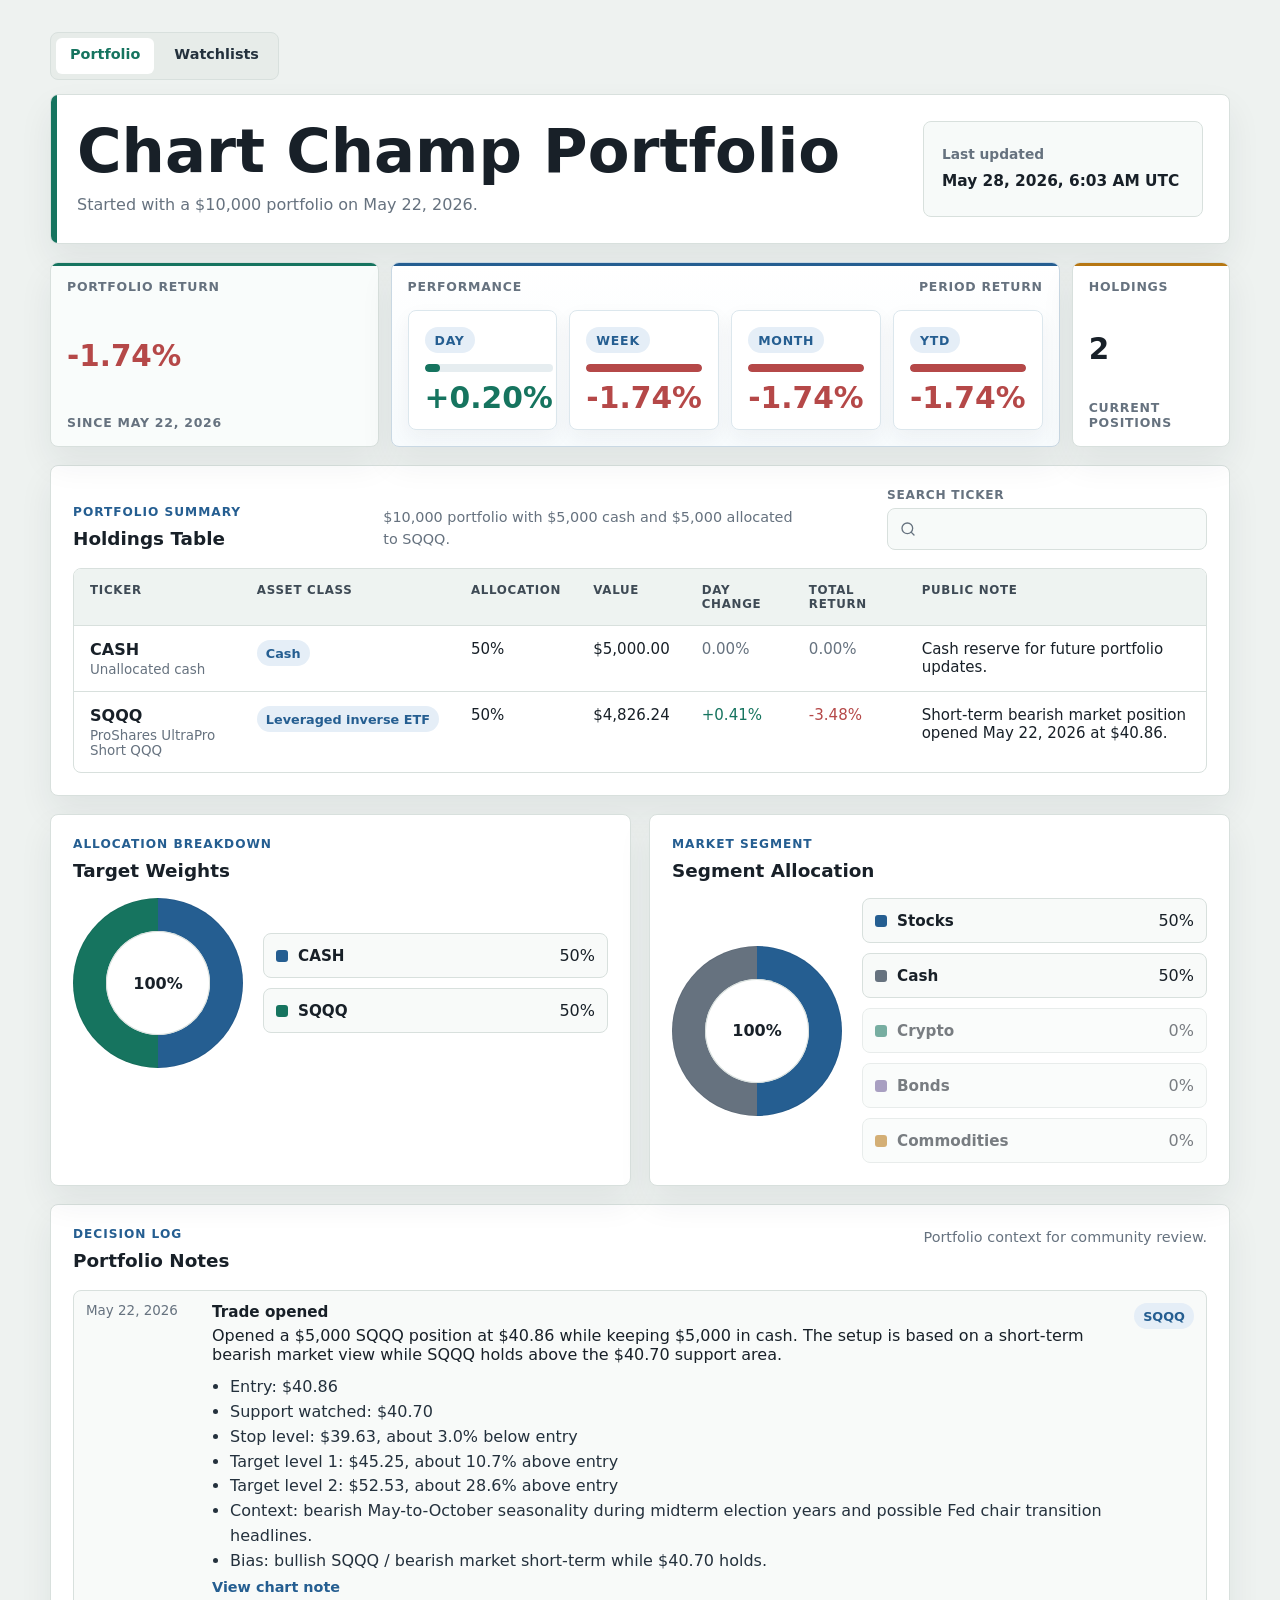
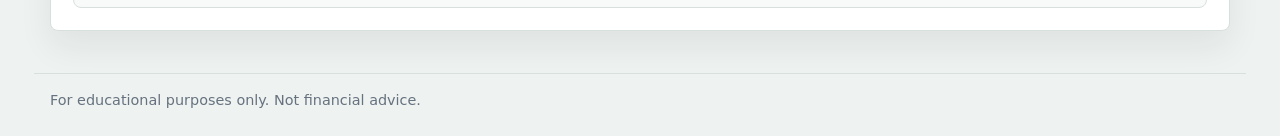
==== index.html @ 5225df65 "Fix portfolio period returns" ====
<!doctype html>
<html lang="en">
  <head>
    <meta charset="utf-8">
    <meta name="viewport" content="width=device-width, initial-scale=1">
    <title>Chart Champ Portfolio</title>
    <meta
      name="description"
      content="Local static portfolio dashboard for Discord community review."
    >
    <link rel="icon" href="data:,">
    <link rel="stylesheet" href="assets/styles.css?v=20260528-portfolio-status">
    <script src="data/twelve-data-config.js" defer></script>
    <script src="data/portfolio-data.js" defer></script>
    <script src="data/live-prices.js?v=20260528-api" defer></script>
    <script src="assets/app.js?v=20260528-portfolio-periods" defer></script>
  </head>
  <body>
    <main class="page-shell">
      <nav class="site-tabs" aria-label="Site sections">
        <a
          class="site-tab active"
          href="https://naderbot33.github.io/chart-champ-portfolio/"
          aria-current="page"
        >
          Portfolio
        </a>
        <a class="site-tab" href="https://naderbot33.github.io/chart-champ-portfolio/watchlists/">
          Watchlists
        </a>
      </nav>

      <header class="dashboard-header" aria-labelledby="page-title">
        <div>
          <h1 id="page-title">Chart Champ Portfolio</h1>
          <p class="header-copy">
            Started with a $10,000 portfolio on May 22, 2026.
          </p>
        </div>
        <aside class="status-panel" aria-label="Portfolio status">
          <span class="status-label">Last updated</span>
          <strong id="last-updated">Pending</strong>
        </aside>
      </header>

      <section class="summary-grid" aria-label="Portfolio summary">
        <article class="metric-card metric-card-primary">
          <span class="metric-label">Portfolio Return</span>
          <strong class="metric-value" id="portfolio-return">--</strong>
          <span class="metric-context" id="portfolio-return-context">Since purchase date</span>
        </article>
        <article class="metric-card performance-panel">
          <div class="performance-panel-heading">
            <span class="metric-label">Performance</span>
            <span class="metric-context">Period return</span>
          </div>
          <div class="period-list" id="period-performance-list"></div>
        </article>
        <article class="metric-card metric-card-holdings">
          <span class="metric-label">Holdings</span>
          <strong class="metric-value" id="holdings-count">--</strong>
          <span class="metric-context">Current positions</span>
        </article>
      </section>

      <section class="dashboard-band" aria-labelledby="holdings-heading">
        <div class="section-heading holdings-heading">
          <div>
            <p class="eyebrow">Portfolio summary</p>
            <h2 id="holdings-heading">Holdings Table</h2>
          </div>
          <p id="portfolio-note" class="section-note"></p>
          <label class="search-field" for="ticker-search">
            <span>Search ticker</span>
            <input id="ticker-search" type="search" autocomplete="off">
          </label>
        </div>
        <div class="table-wrap">
          <table>
            <thead>
              <tr>
                <th scope="col">Ticker</th>
                <th scope="col">Asset Class</th>
                <th scope="col">Allocation</th>
                <th scope="col">Value</th>
                <th scope="col">Day Change</th>
                <th scope="col">Total Return</th>
                <th scope="col">Public Note</th>
              </tr>
            </thead>
            <tbody id="holdings-body"></tbody>
          </table>
        </div>
        <p class="empty-state" id="empty-state" hidden>No holdings match that search.</p>
      </section>

      <div class="two-column">
        <section class="dashboard-band" aria-labelledby="allocation-heading">
          <div class="section-heading compact">
            <div>
              <p class="eyebrow">Allocation breakdown</p>
              <h2 id="allocation-heading">Target Weights</h2>
            </div>
          </div>
          <div class="allocation-panel">
            <div class="allocation-donut" id="allocation-donut" role="img" aria-label="Portfolio allocation chart">
              <span>100%</span>
            </div>
            <div class="allocation-list" id="allocation-list"></div>
          </div>
        </section>

        <section class="dashboard-band" aria-labelledby="segment-heading">
          <div class="section-heading compact">
            <div>
              <p class="eyebrow">Market segment</p>
              <h2 id="segment-heading">Segment Allocation</h2>
            </div>
          </div>
          <div class="allocation-panel">
            <div class="allocation-donut" id="segment-donut" role="img" aria-label="Market segment allocation chart">
              <span>100%</span>
            </div>
            <div class="allocation-list" id="segment-list"></div>
          </div>
        </section>
      </div>

      <section class="dashboard-band" aria-labelledby="decision-heading">
        <div class="section-heading">
          <div>
            <p class="eyebrow">Decision log</p>
            <h2 id="decision-heading">Portfolio Notes</h2>
          </div>
          <p class="section-note">Portfolio context for community review.</p>
        </div>
        <div class="decision-list" id="decision-list"></div>
      </section>
    </main>

    <footer class="compliance-footer">
      For educational purposes only. Not financial advice.
    </footer>
  </body>
</html>
---- assets/styles.css ----
:root {
  color-scheme: light;
  --bg: #eef2f0;
  --panel: #ffffff;
  --ink: #182028;
  --ink-soft: #24313d;
  --muted: #66727f;
  --line: #d8e0dd;
  --line-strong: #c3cfcb;
  --green: #16745f;
  --green-soft: #e3f3ee;
  --red: #b54848;
  --red-soft: #f7e5e5;
  --blue: #255e91;
  --blue-soft: #e5eef7;
  --amber: #b67713;
  --amber-soft: #f5ead6;
  --purple: #6b5b95;
  --shadow: 0 16px 34px rgba(30, 43, 53, 0.07);
  --shadow-soft: 0 8px 20px rgba(30, 43, 53, 0.05);
  --radius: 8px;
  font-family: Inter, ui-sans-serif, system-ui, -apple-system, BlinkMacSystemFont, "Segoe UI", sans-serif;
}

* {
  box-sizing: border-box;
}

body {
  margin: 0;
  background: var(--bg);
  color: var(--ink);
  letter-spacing: 0;
}

.page-shell {
  width: 100%;
  max-width: 1212px;
  margin: 0 auto;
  padding: 32px 16px 24px;
}

.site-tabs {
  display: inline-flex;
  gap: 6px;
  margin-bottom: 14px;
  padding: 5px;
  background: #e7ece9;
  border: 1px solid var(--line);
  border-radius: var(--radius);
}

.site-tab {
  min-height: 36px;
  padding: 8px 14px;
  border-radius: calc(var(--radius) - 2px);
  color: var(--ink-soft);
  font-size: 0.9rem;
  font-weight: 780;
  text-decoration: none;
}

.site-tab:hover,
.site-tab:focus-visible,
.site-tab.active {
  background: var(--panel);
  color: var(--green);
  outline: none;
}

.dashboard-header {
  display: grid;
  grid-template-columns: minmax(0, 1fr) 280px;
  gap: 24px;
  align-items: stretch;
  padding: 26px;
  margin: 0 0 18px;
  background: var(--panel);
  border: 1px solid var(--line);
  border-radius: var(--radius);
  box-shadow: var(--shadow);
  position: relative;
  overflow: hidden;
}

.dashboard-header::before {
  content: "";
  position: absolute;
  inset: 0 auto 0 0;
  width: 6px;
  background: var(--green);
}

.dashboard-header > div,
.dashboard-band,
.metric-card {
  min-width: 0;
}

.eyebrow {
  margin: 0 0 8px;
  color: var(--blue);
  font-size: 0.76rem;
  font-weight: 750;
  letter-spacing: 0.08em;
  text-transform: uppercase;
}

h1,
h2,
p {
  margin-top: 0;
}

h1 {
  margin-bottom: 10px;
  font-size: clamp(2.2rem, 5vw, 3.8rem);
  line-height: 1;
  letter-spacing: 0;
  overflow-wrap: anywhere;
}

h2 {
  margin-bottom: 0;
  font-size: 1.15rem;
  line-height: 1.25;
}

.header-copy {
  max-width: 640px;
  margin-bottom: 0;
  color: var(--muted);
  font-size: 1rem;
  line-height: 1.6;
  overflow-wrap: break-word;
}

.status-panel {
  display: flex;
  flex-direction: column;
  gap: 9px;
  justify-content: center;
  padding: 18px;
  background: #f7faf9;
  border: 1px solid var(--line);
  border-radius: var(--radius);
  color: var(--muted);
  font-size: 0.86rem;
}

.status-panel strong {
  color: var(--ink);
  font-size: 0.96rem;
  line-height: 1.35;
}

.status-label {
  color: var(--muted);
  font-size: 0.86rem;
  font-weight: 650;
}

.status-heading {
  display: flex;
  align-items: center;
  gap: 10px;
  color: var(--ink-soft);
  font-weight: 750;
}

.status-dot {
  width: 10px;
  height: 10px;
  border-radius: 50%;
  background: var(--green);
  box-shadow: 0 0 0 5px var(--green-soft);
}

.summary-grid {
  display: grid;
  grid-template-columns: repeat(7, minmax(0, 1fr));
  gap: 12px;
  margin: 18px 0;
}

.metric-card,
.dashboard-band {
  background: var(--panel);
  border: 1px solid var(--line);
  border-radius: var(--radius);
  box-shadow: var(--shadow);
}

.metric-card {
  min-height: 118px;
  padding: 16px;
  display: flex;
  flex-direction: column;
  justify-content: space-between;
  position: relative;
  overflow: hidden;
}

.metric-card::before {
  content: "";
  position: absolute;
  inset: 0 0 auto;
  height: 3px;
  background: var(--line-strong);
}

.metric-card-primary {
  grid-column: span 2;
  background: #f9fcfb;
}

.metric-card-primary::before {
  background: var(--green);
}

.metric-card-holdings::before {
  background: var(--amber);
}

.performance-panel {
  grid-column: span 4;
  display: grid;
  gap: 16px;
  min-height: 176px;
  background: linear-gradient(180deg, #ffffff 0%, #f7fbfd 100%);
  border-color: #c9d8e3;
}

.performance-panel::before {
  background: var(--blue);
}

.performance-panel-heading {
  display: flex;
  justify-content: space-between;
  gap: 12px;
  align-items: center;
}

.period-list {
  display: grid;
  grid-template-columns: repeat(4, minmax(0, 1fr));
  gap: 12px;
}

.period-row {
  display: grid;
  grid-template-columns: 1fr;
  gap: 11px;
  min-width: 0;
  min-height: 112px;
  padding: 16px;
  background: var(--panel);
  border: 1px solid #dce7ed;
  border-radius: var(--radius);
  box-shadow: var(--shadow-soft);
}

.period-label {
  display: inline-flex;
  width: max-content;
  min-height: 26px;
  align-items: center;
  padding: 4px 10px;
  background: var(--blue-soft);
  border-radius: 999px;
  color: var(--blue);
  font-size: 0.78rem;
  font-weight: 800;
  letter-spacing: 0.06em;
  text-transform: uppercase;
}

.period-row strong {
  color: var(--green);
  font-size: 1.86rem;
  line-height: 1;
  letter-spacing: 0;
}

.period-row.negative strong {
  color: var(--red);
}

.period-track {
  height: 8px;
  overflow: hidden;
  border-radius: 999px;
  background: #e6edf0;
}

.period-track span {
  display: block;
  height: 100%;
  border-radius: inherit;
  background: var(--green);
}

.period-row.negative .period-track span {
  background: var(--red);
}

.metric-label,
.metric-context {
  color: var(--muted);
  font-size: 0.78rem;
  font-weight: 650;
  text-transform: uppercase;
  letter-spacing: 0.06em;
}

.metric-value {
  margin: 12px 0 8px;
  color: var(--ink);
  font-size: clamp(1.5rem, 2.3vw, 2rem);
  line-height: 1;
  letter-spacing: 0;
}

.search-field {
  display: grid;
  gap: 6px;
  width: min(100%, 320px);
  color: var(--muted);
  font-size: 0.76rem;
  font-weight: 750;
  letter-spacing: 0.06em;
  text-transform: uppercase;
  align-self: end;
  position: relative;
}

.search-field input {
  width: 100%;
  min-height: 42px;
  padding: 0 12px 0 38px;
  border: 1px solid var(--line);
  border-radius: var(--radius);
  background: #f7faf9;
  color: var(--ink);
  font: inherit;
  font-size: 0.95rem;
  font-weight: 500;
  letter-spacing: 0;
  text-transform: none;
}

.search-field::after {
  content: "";
  position: absolute;
  left: 13px;
  bottom: 13px;
  width: 16px;
  height: 16px;
  background-color: var(--muted);
  pointer-events: none;
  -webkit-mask: url("data:image/svg+xml,%3Csvg xmlns='http://www.w3.org/2000/svg' width='24' height='24' fill='none' stroke='black' stroke-width='2' stroke-linecap='round' stroke-linejoin='round'%3E%3Ccircle cx='11' cy='11' r='8'/%3E%3Cpath d='m21 21-4.35-4.35'/%3E%3C/svg%3E") center / contain no-repeat;
  mask: url("data:image/svg+xml,%3Csvg xmlns='http://www.w3.org/2000/svg' width='24' height='24' fill='none' stroke='black' stroke-width='2' stroke-linecap='round' stroke-linejoin='round'%3E%3Ccircle cx='11' cy='11' r='8'/%3E%3Cpath d='m21 21-4.35-4.35'/%3E%3C/svg%3E") center / contain no-repeat;
}

.search-field input:focus {
  outline: 2px solid rgba(37, 94, 145, 0.2);
  border-color: var(--blue);
  background: var(--panel);
}

.positive {
  color: var(--green);
}

.negative {
  color: var(--red);
}

.neutral {
  color: var(--muted);
}

.dashboard-band {
  padding: 22px;
  margin-bottom: 18px;
}

.section-heading {
  display: flex;
  justify-content: space-between;
  gap: 20px;
  align-items: start;
  margin-bottom: 18px;
}

.holdings-heading {
  display: grid;
  grid-template-columns: minmax(180px, 0.6fr) minmax(240px, 1fr) minmax(240px, 320px);
  align-items: end;
}

.section-heading.compact {
  margin-bottom: 16px;
}

.section-note {
  max-width: 410px;
  margin-bottom: 0;
  color: var(--muted);
  font-size: 0.9rem;
  line-height: 1.5;
  overflow-wrap: break-word;
}

.table-wrap {
  width: 100%;
  max-width: 100%;
  min-width: 0;
  overflow-x: auto;
  border: 1px solid var(--line);
  border-radius: var(--radius);
  background: var(--panel);
}

table {
  width: 100%;
  min-width: 820px;
  border-collapse: collapse;
  font-size: 0.94rem;
}

th,
td {
  padding: 14px 16px;
  text-align: left;
  border-bottom: 1px solid var(--line);
  vertical-align: top;
}

th {
  background: #eef3f1;
  color: #3e4a55;
  font-size: 0.74rem;
  text-transform: uppercase;
  letter-spacing: 0.06em;
}

tbody tr:last-child td {
  border-bottom: 0;
}

tbody tr {
  transition: background-color 160ms ease;
}

tbody tr:hover {
  background: #f8fbfa;
}

.ticker-cell {
  display: grid;
  gap: 3px;
}

.ticker-cell strong {
  font-size: 1rem;
}

.ticker-cell span,
.note-muted {
  color: var(--muted);
  font-size: 0.84rem;
}

.tag {
  display: inline-flex;
  align-items: center;
  min-height: 26px;
  padding: 4px 9px;
  border-radius: 999px;
  background: var(--blue-soft);
  color: var(--blue);
  font-size: 0.8rem;
  font-weight: 700;
  white-space: nowrap;
}

.two-column {
  display: grid;
  grid-template-columns: minmax(0, 1fr) minmax(0, 1fr);
  gap: 18px;
}

.allocation-panel {
  display: grid;
  grid-template-columns: 170px minmax(0, 1fr);
  gap: 20px;
  align-items: center;
}

.allocation-donut {
  width: 170px;
  aspect-ratio: 1;
  display: grid;
  place-items: center;
  border-radius: 50%;
  background: conic-gradient(var(--blue) 0 25%, var(--green) 25% 50%, var(--amber) 50% 75%, var(--purple) 75% 100%);
  position: relative;
  box-shadow: inset 0 0 0 1px rgba(24, 32, 40, 0.08);
}

.allocation-donut::after {
  content: "";
  position: absolute;
  width: 104px;
  aspect-ratio: 1;
  border-radius: 50%;
  background: var(--panel);
  box-shadow: inset 0 0 0 1px var(--line);
}

.allocation-donut span {
  position: relative;
  z-index: 1;
  font-weight: 800;
}

.allocation-list,
.decision-list {
  display: grid;
  gap: 10px;
}

.allocation-row,
.decision-item {
  display: grid;
  gap: 8px;
  padding: 12px;
  background: #f8faf9;
  border: 1px solid var(--line);
  border-radius: var(--radius);
}

.allocation-row {
  grid-template-columns: 14px minmax(0, 1fr) auto;
  align-items: center;
}

.allocation-row.is-empty {
  opacity: 0.58;
}

.swatch {
  width: 12px;
  height: 12px;
  border-radius: 3px;
}

.allocation-row strong,
.decision-item strong {
  font-size: 0.95rem;
}

.decision-meta {
  color: var(--muted);
  font-size: 0.84rem;
}

.empty-state {
  margin: 12px 0 0;
  color: var(--muted);
  font-size: 0.92rem;
}

.decision-item {
  grid-template-columns: 118px minmax(0, 1fr) auto;
  align-items: start;
}

.decision-copy {
  display: grid;
  gap: 5px;
}

.decision-copy ul {
  margin: 6px 0 0;
  padding-left: 18px;
  color: var(--ink-soft);
  line-height: 1.55;
}

.decision-copy a {
  width: max-content;
  color: var(--blue);
  font-size: 0.9rem;
  font-weight: 750;
  text-decoration: none;
}

.decision-copy a:hover {
  text-decoration: underline;
}

.compliance-footer {
  width: 100%;
  max-width: 1212px;
  margin: 0 auto 28px;
  padding: 18px 16px 0;
  color: var(--muted);
  border-top: 1px solid var(--line);
  font-size: 0.9rem;
}

@media (max-width: 900px) {
  .dashboard-header,
  .two-column {
    grid-template-columns: 1fr;
  }

  .summary-grid {
    grid-template-columns: repeat(2, minmax(0, 1fr));
  }

  .metric-card-primary {
    grid-column: span 2;
  }

  .performance-panel {
    grid-column: span 2;
  }

  .period-list {
    grid-template-columns: repeat(2, minmax(0, 1fr));
  }

  .holdings-heading {
    grid-template-columns: 1fr;
  }

  .status-panel {
    justify-items: stretch;
  }

  .summary-grid {
    gap: 12px;
  }
}

@media (max-width: 640px) {
  .page-shell {
    padding: 18px 10px 24px;
  }

  .site-tabs {
    display: grid;
    grid-template-columns: repeat(2, minmax(0, 1fr));
    width: 100%;
  }

  .site-tab {
    text-align: center;
  }

  .dashboard-header {
    padding-bottom: 18px;
    padding-left: 18px;
    padding-right: 18px;
  }

  h1 {
    font-size: 1.86rem;
    line-height: 1.08;
  }

  .header-copy {
    font-size: 0.95rem;
    max-width: 330px;
  }

  .section-note {
    max-width: 330px;
  }

  .metric-card,
  .dashboard-band {
    padding: 16px;
  }

  .summary-grid {
    grid-template-columns: 1fr;
  }

  .metric-card-primary {
    grid-column: auto;
  }

  .performance-panel {
    grid-column: auto;
  }

  .period-list {
    grid-template-columns: 1fr;
  }

  .period-row {
    grid-template-columns: 70px minmax(0, 1fr) auto;
    align-items: center;
    min-height: 58px;
    padding: 13px;
  }

  .period-track {
    min-width: 96px;
  }

  .section-heading {
    display: grid;
    gap: 10px;
  }

  .search-field {
    width: 100%;
  }

  .allocation-panel {
    grid-template-columns: 1fr;
    justify-items: center;
  }

  .allocation-list {
    width: 100%;
  }

  .decision-item {
    grid-template-columns: 1fr;
  }

  .compliance-footer {
    padding-left: 10px;
    padding-right: 10px;
  }
}
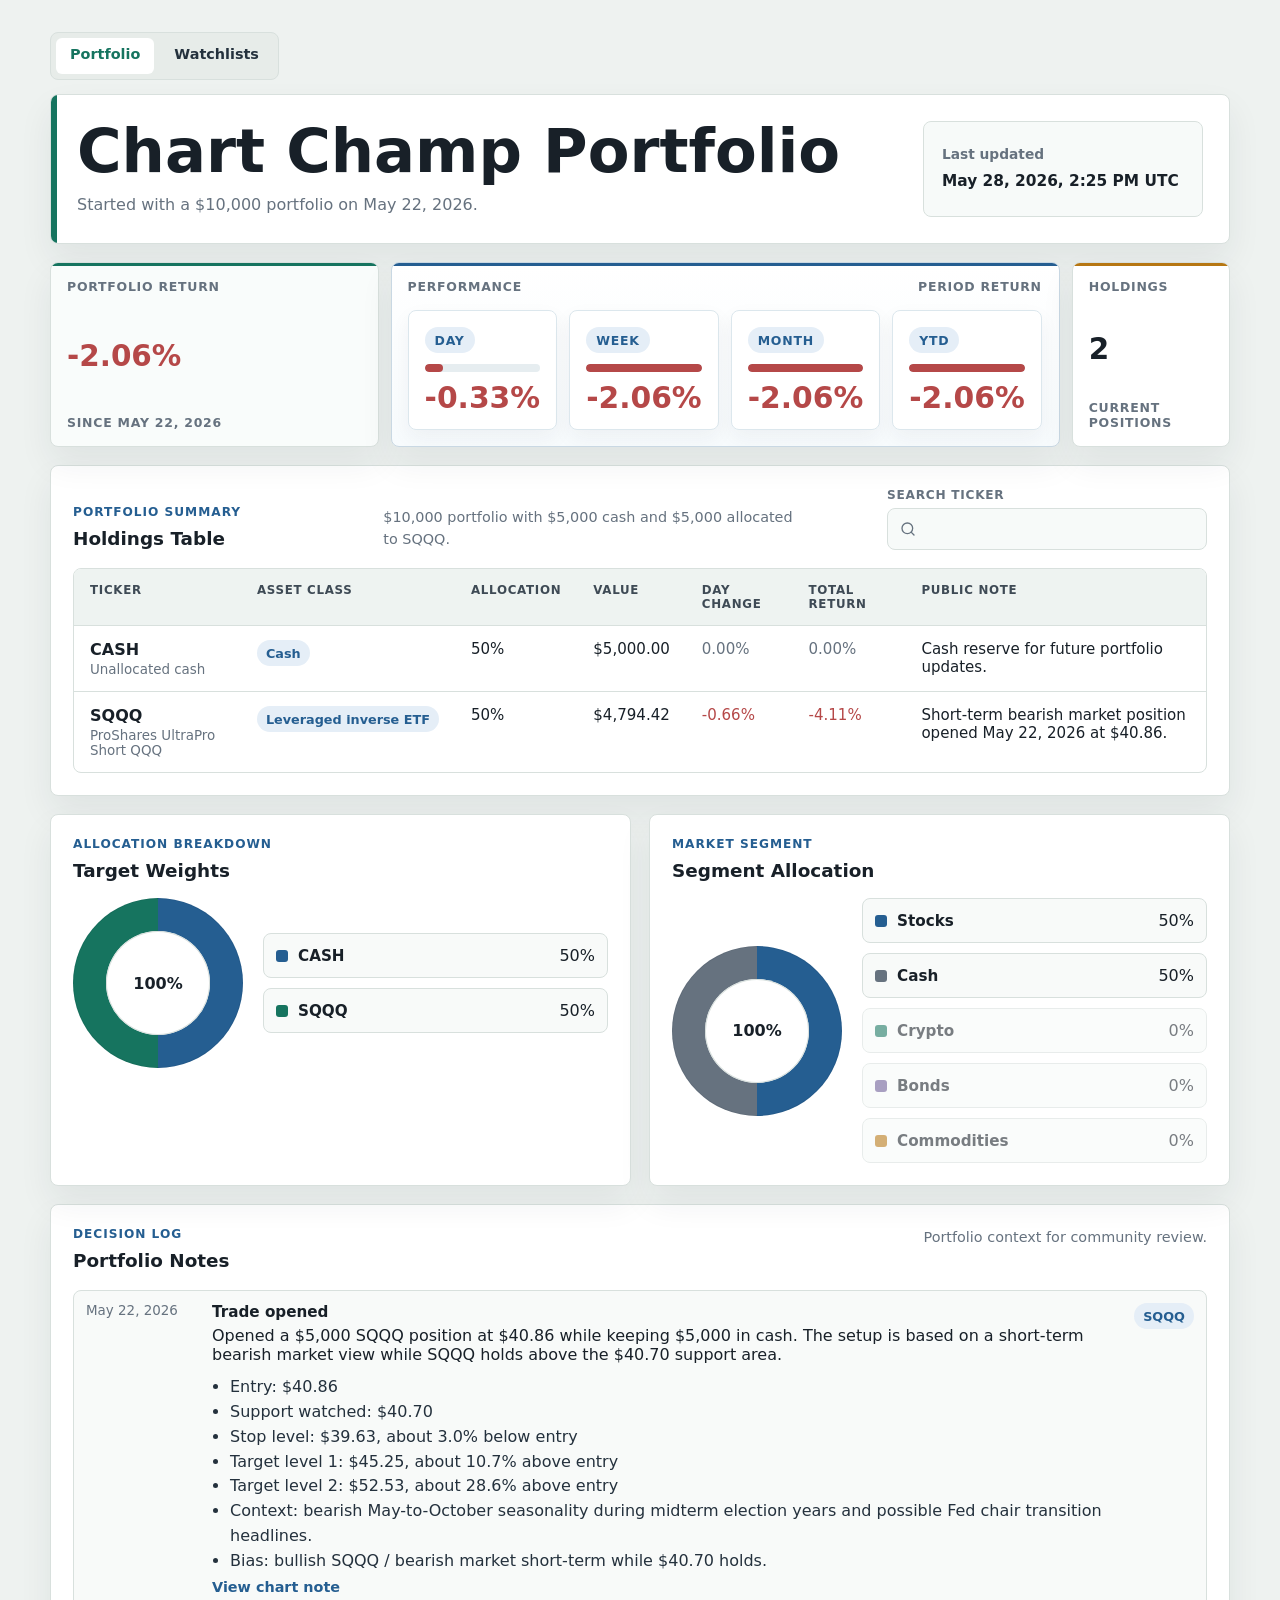
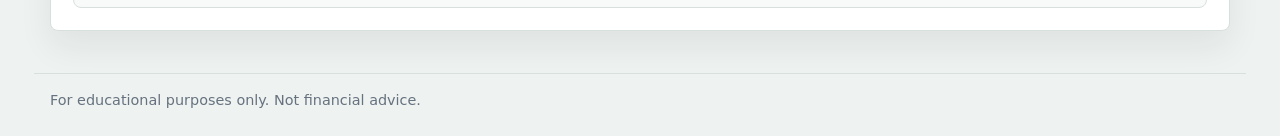
==== commit a7a144df: "Refresh portfolio quotes from live JSON" ====
--- a/index.html
+++ b/index.html
@@ -13,7 +13,7 @@
     <script src="data/twelve-data-config.js" defer></script>
     <script src="data/portfolio-data.js" defer></script>
     <script src="data/live-prices.js?v=20260528-api" defer></script>
-    <script src="assets/app.js?v=20260528-portfolio-periods" defer></script>
+    <script src="assets/app.js?v=20260528-live-json" defer></script>
   </head>
   <body>
     <main class="page-shell">
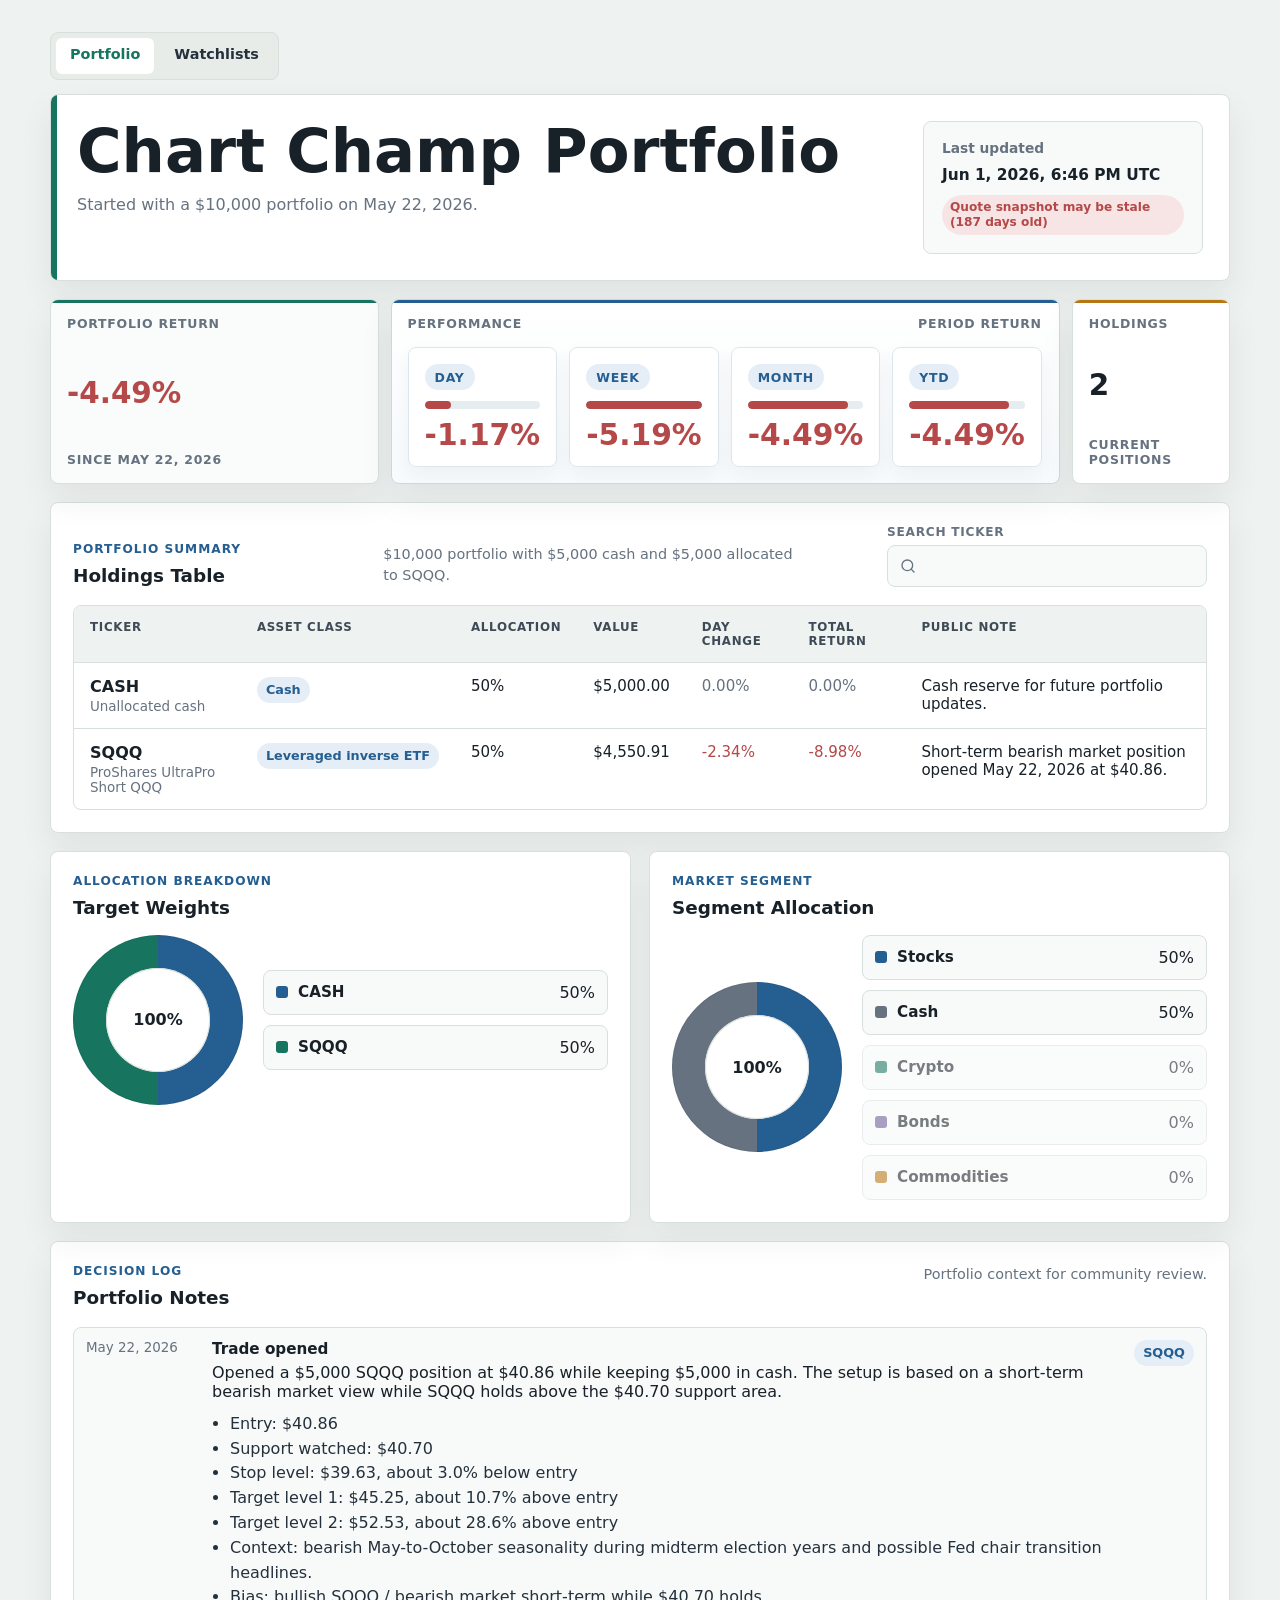
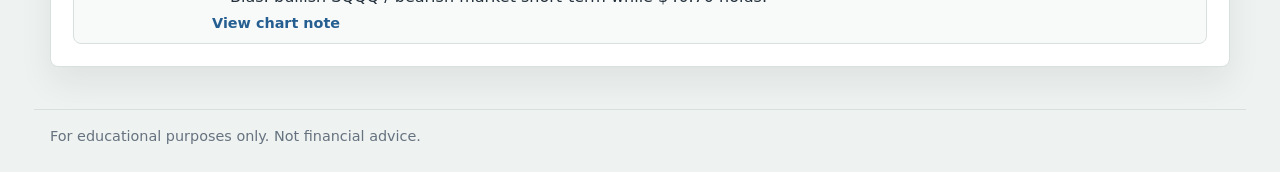
==== commit f111d7f7: "Add portfolio and watchlist update automation" ====
--- a/index.html
+++ b/index.html
@@ -10,10 +10,9 @@
     >
     <link rel="icon" href="data:,">
     <link rel="stylesheet" href="assets/styles.css?v=20260528-portfolio-status">
-    <script src="data/twelve-data-config.js" defer></script>
     <script src="data/portfolio-data.js" defer></script>
-    <script src="data/live-prices.js?v=20260528-api" defer></script>
-    <script src="assets/app.js?v=20260528-live-json" defer></script>
+    <script src="data/live-prices.js?v=20260601-quotes" defer></script>
+    <script src="assets/app.js?v=20260601-freshness" defer></script>
   </head>
   <body>
     <main class="page-shell">
@@ -40,6 +39,7 @@
         <aside class="status-panel" aria-label="Portfolio status">
           <span class="status-label">Last updated</span>
           <strong id="last-updated">Pending</strong>
+          <span class="freshness-note" id="quote-freshness">Checking quote freshness</span>
         </aside>
       </header>
 
--- a/assets/styles.css
+++ b/assets/styles.css
@@ -154,6 +154,35 @@
   line-height: 1.35;
 }
 
+.freshness-note {
+  display: inline-flex;
+  align-items: center;
+  width: fit-content;
+  max-width: 100%;
+  padding: 5px 8px;
+  border-radius: 999px;
+  background: var(--blue-soft);
+  color: var(--blue);
+  font-size: 0.76rem;
+  font-weight: 760;
+  line-height: 1.25;
+}
+
+.freshness-note.fresh {
+  background: var(--green-soft);
+  color: var(--green);
+}
+
+.freshness-note.delayed {
+  background: var(--amber-soft);
+  color: var(--amber);
+}
+
+.freshness-note.stale {
+  background: var(--red-soft);
+  color: var(--red);
+}
+
 .status-label {
   color: var(--muted);
   font-size: 0.86rem;
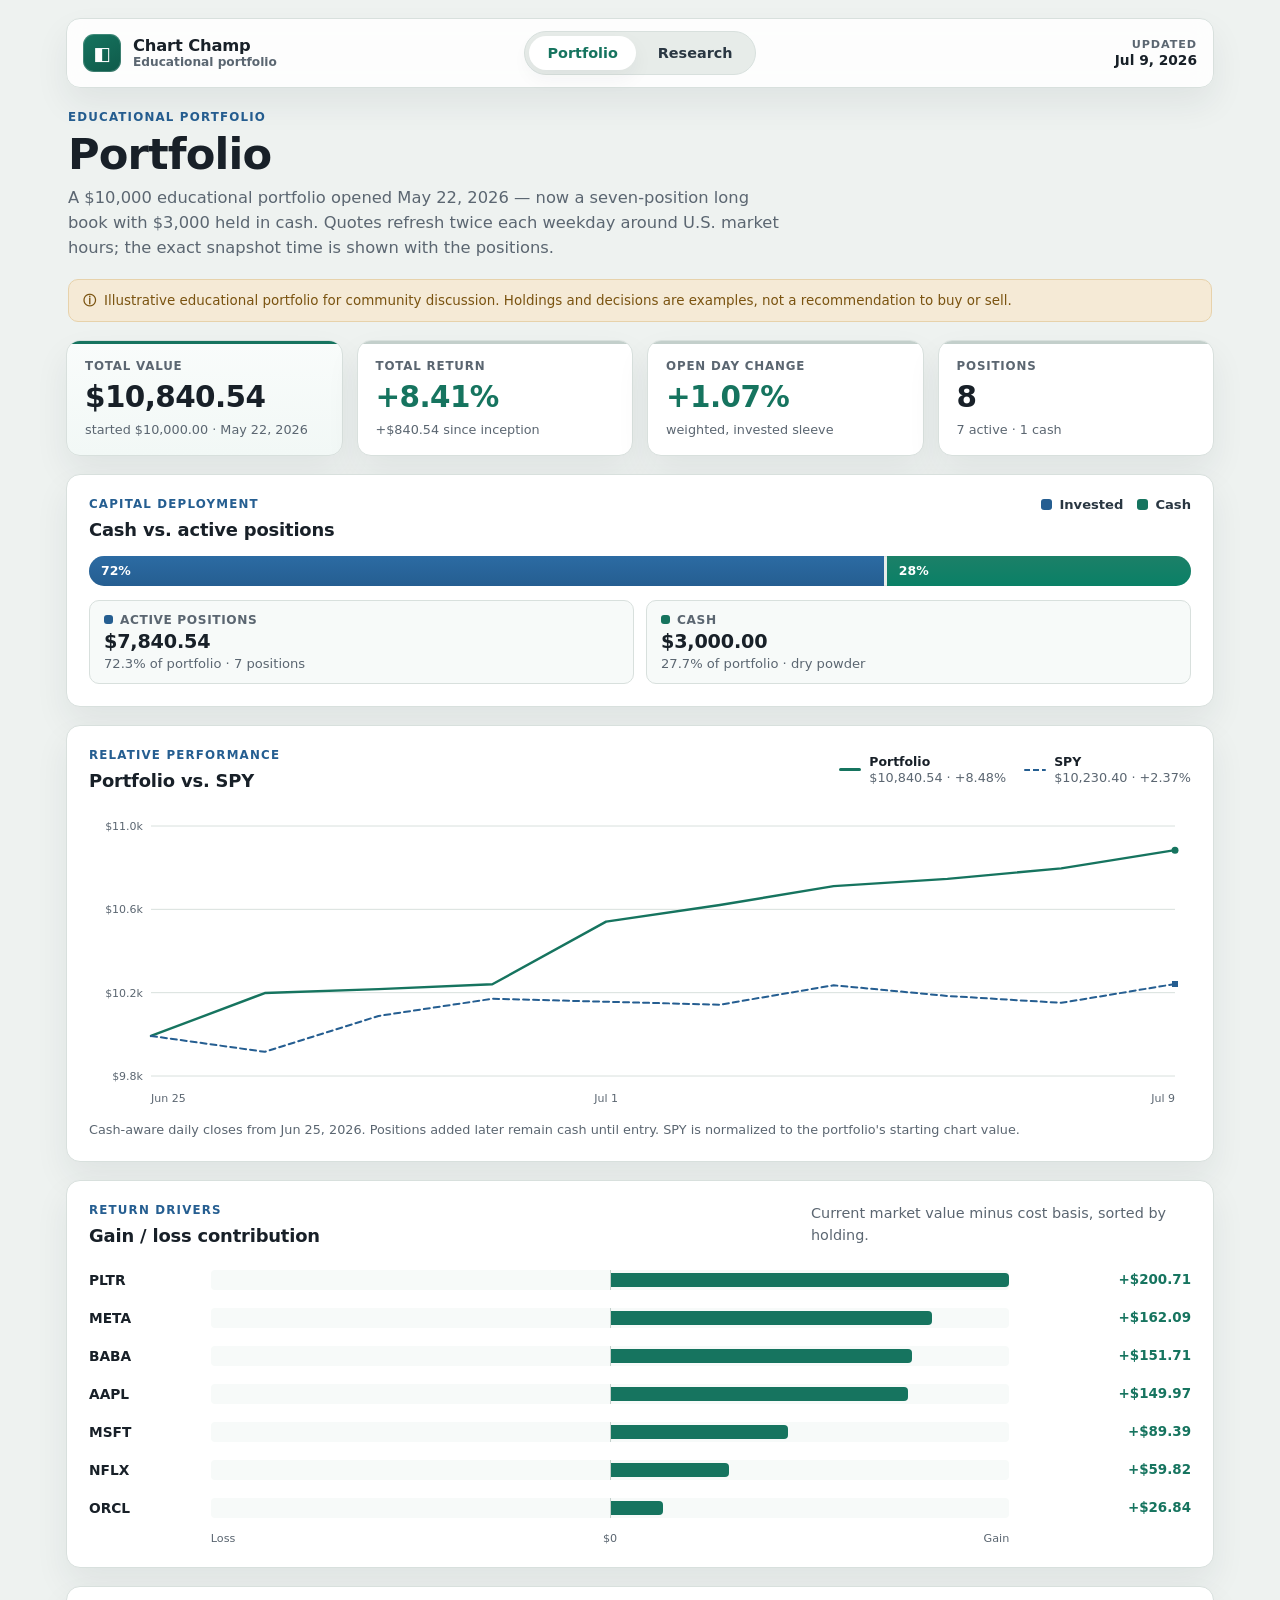
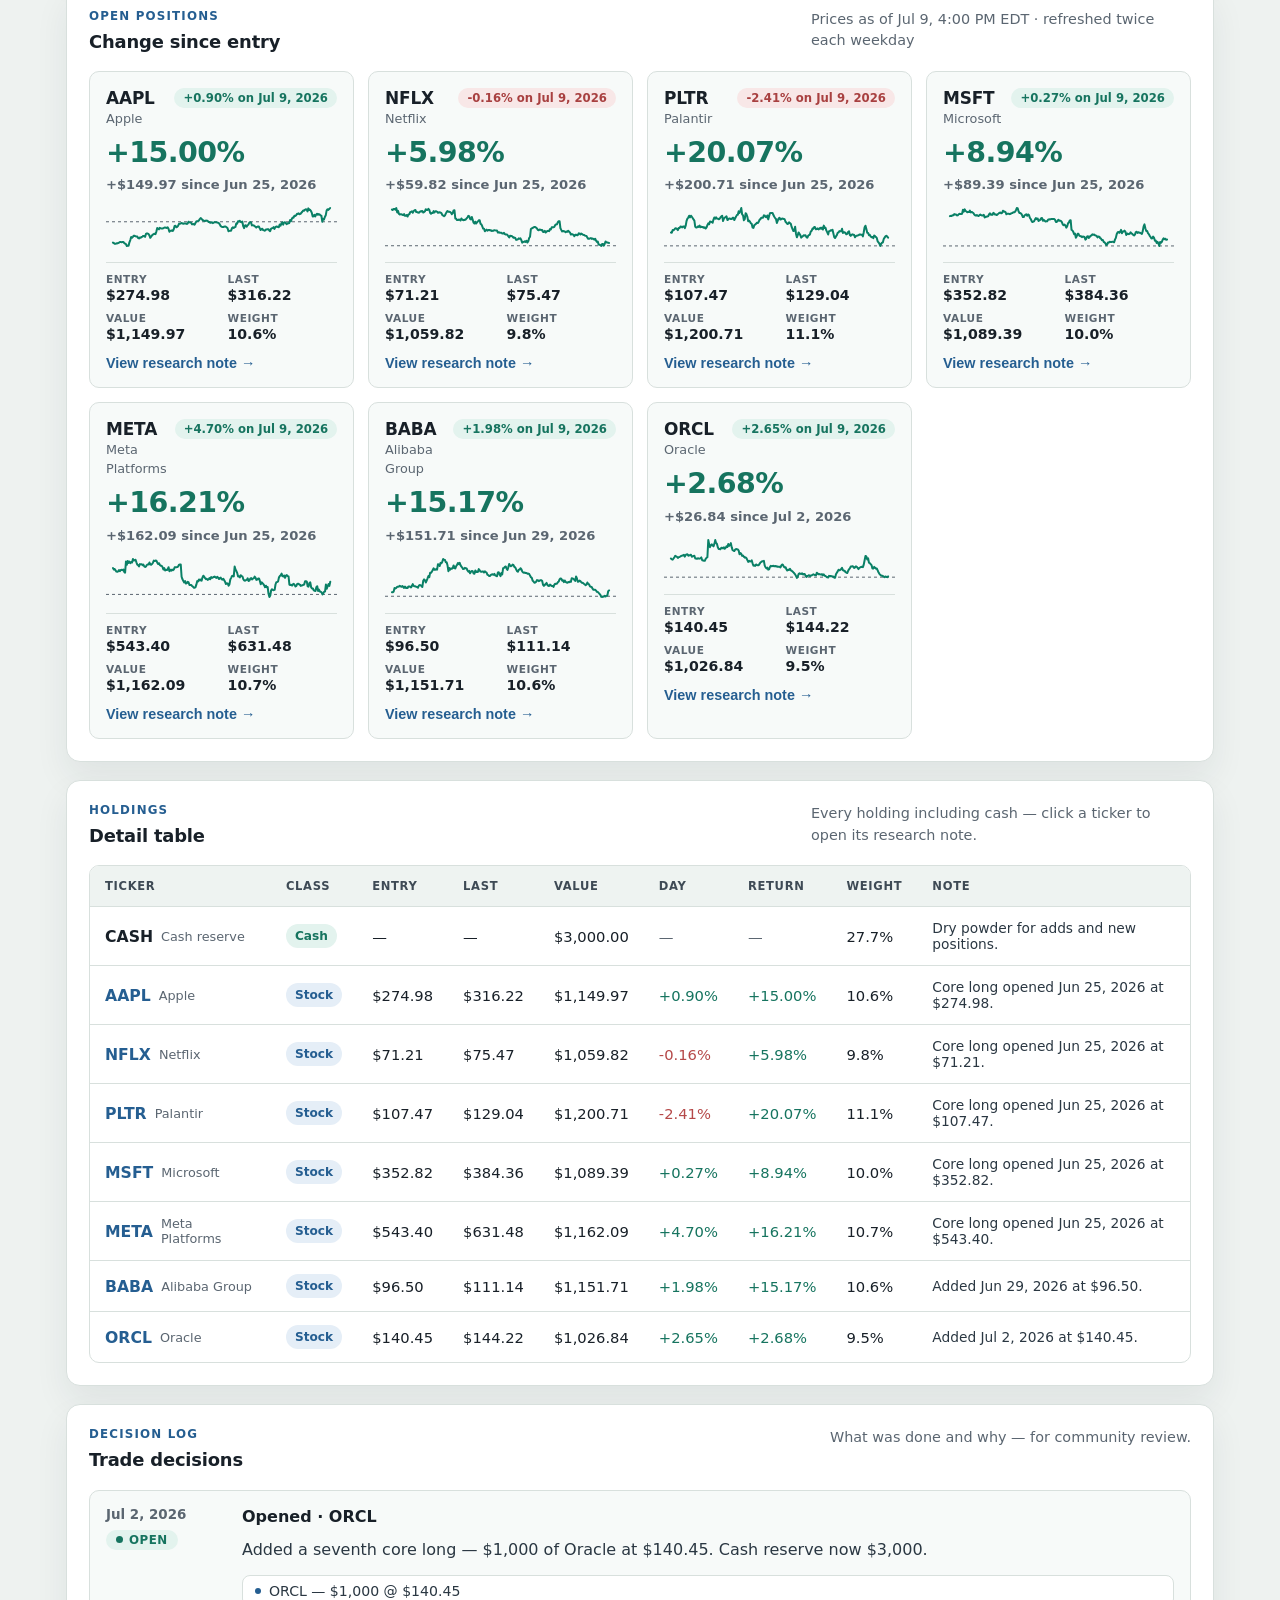
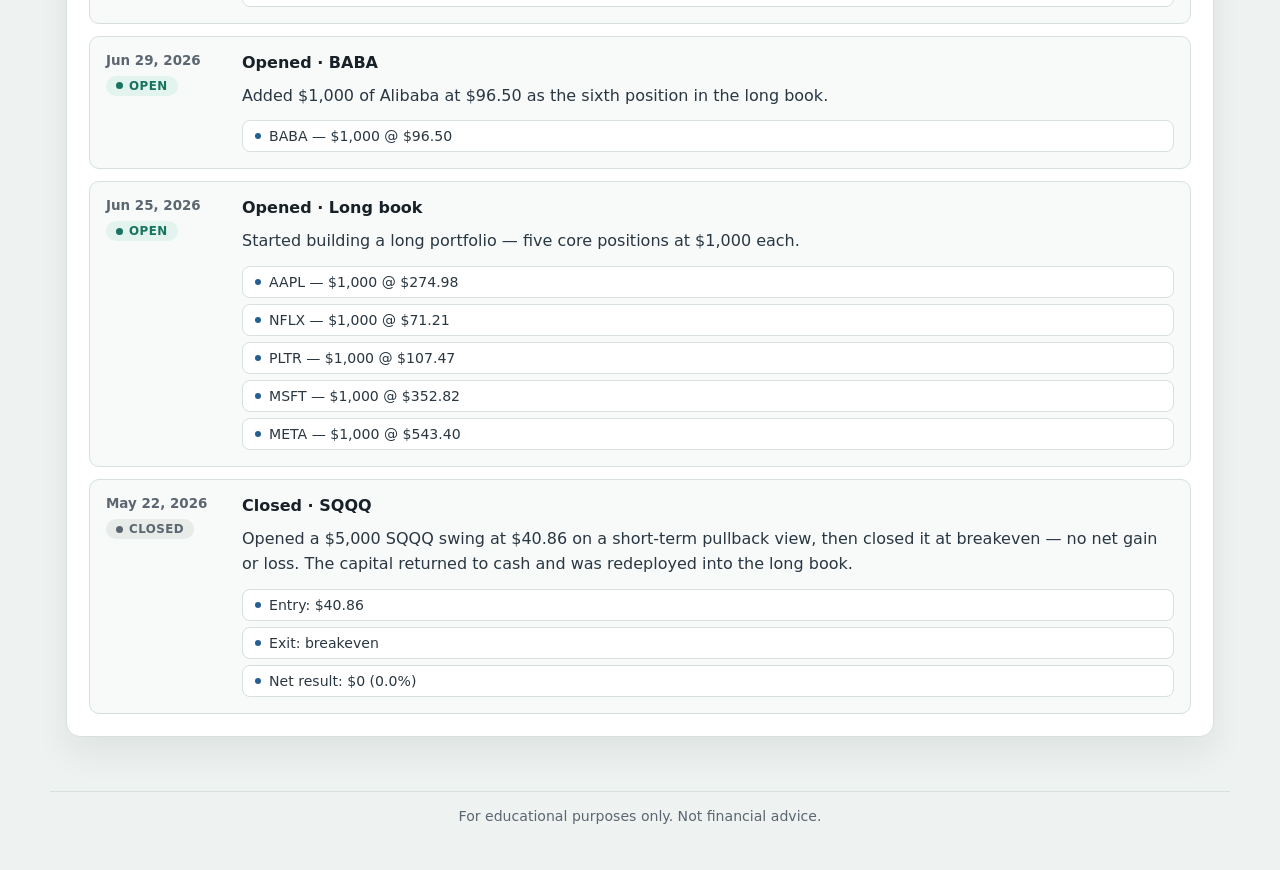
==== commit d7593cdf: "Build scheduled ChartChamp market updates" ====
--- a/index.html
+++ b/index.html
@@ -3,142 +3,206 @@
   <head>
     <meta charset="utf-8">
     <meta name="viewport" content="width=device-width, initial-scale=1">
-    <title>Chart Champ Portfolio</title>
+    <title>Chart Champ</title>
     <meta
       name="description"
-      content="Local static portfolio dashboard for Discord community review."
+      content="Chart Champ — educational portfolio holdings and community ticker research: bullish and bearish factors, fundamentals, key price levels, and live charts."
     >
     <link rel="icon" href="data:,">
-    <link rel="stylesheet" href="assets/styles.css?v=20260528-portfolio-status">
-    <script src="data/portfolio-data.js" defer></script>
-    <script src="data/live-prices.js?v=20260601-quotes" defer></script>
-    <script src="assets/app.js?v=20260601-freshness" defer></script>
+    <link rel="stylesheet" href="assets/styles.css?v=20260710-1">
+    <script src="data/app-data.js?v=20260710-1" defer></script>
+    <script src="data/live-prices.js?v=20260710-1" defer></script>
+    <script src="assets/app.js?v=20260710-1" defer></script>
   </head>
   <body>
     <main class="page-shell">
-      <nav class="site-tabs" aria-label="Site sections">
-        <a
-          class="site-tab active"
-          href="https://naderbot33.github.io/chart-champ-portfolio/"
-          aria-current="page"
-        >
-          Portfolio
-        </a>
-        <a class="site-tab" href="https://naderbot33.github.io/chart-champ-portfolio/watchlists/">
-          Watchlists
-        </a>
-      </nav>
-
-      <header class="dashboard-header" aria-labelledby="page-title">
-        <div>
-          <h1 id="page-title">Chart Champ Portfolio</h1>
-          <p class="header-copy">
-            Started with a $10,000 portfolio on May 22, 2026.
-          </p>
-        </div>
-        <aside class="status-panel" aria-label="Portfolio status">
-          <span class="status-label">Last updated</span>
-          <strong id="last-updated">Pending</strong>
-          <span class="freshness-note" id="quote-freshness">Checking quote freshness</span>
-        </aside>
+      <header class="app-bar">
+        <div class="brand">
+          <span class="brand-mark" aria-hidden="true">◧</span>
+          <div>
+            <strong class="brand-name">Chart Champ</strong>
+            <span class="brand-tag" id="brand-tag">Portfolio &amp; research</span>
+          </div>
+        </div>
+        <nav class="view-tabs" aria-label="Sections">
+          <button class="view-tab active" type="button" data-view="portfolio" aria-pressed="true">
+            Portfolio
+          </button>
+          <button class="view-tab" type="button" data-view="research" aria-pressed="false">
+            Research
+          </button>
+        </nav>
+        <div class="app-bar-meta">
+          <span class="status-label">Updated</span>
+          <strong id="app-updated">—</strong>
+        </div>
       </header>
 
-      <section class="summary-grid" aria-label="Portfolio summary">
-        <article class="metric-card metric-card-primary">
-          <span class="metric-label">Portfolio Return</span>
-          <strong class="metric-value" id="portfolio-return">--</strong>
-          <span class="metric-context" id="portfolio-return-context">Since purchase date</span>
-        </article>
-        <article class="metric-card performance-panel">
-          <div class="performance-panel-heading">
-            <span class="metric-label">Performance</span>
-            <span class="metric-context">Period return</span>
-          </div>
-          <div class="period-list" id="period-performance-list"></div>
-        </article>
-        <article class="metric-card metric-card-holdings">
-          <span class="metric-label">Holdings</span>
-          <strong class="metric-value" id="holdings-count">--</strong>
-          <span class="metric-context">Current positions</span>
-        </article>
+      <!-- ============================ PORTFOLIO ============================ -->
+      <section class="view view-portfolio active" id="view-portfolio" aria-label="Portfolio">
+        <div class="page-intro">
+          <div>
+            <p class="eyebrow">Educational portfolio</p>
+            <h1 id="portfolio-title">Portfolio</h1>
+            <p class="lead" id="portfolio-lead"></p>
+          </div>
+        </div>
+
+        <p class="disclaimer-note" id="portfolio-disclaimer"></p>
+
+        <section class="summary-grid" aria-label="Portfolio summary">
+          <article class="metric-card metric-card-value">
+            <span class="metric-label">Total value</span>
+            <strong class="metric-value" id="m-total-value">—</strong>
+            <span class="metric-sub" id="m-total-sub">—</span>
+          </article>
+          <article class="metric-card">
+            <span class="metric-label">Total return</span>
+            <strong class="metric-value" id="m-total-return">—</strong>
+            <span class="metric-sub" id="m-total-return-sub">since inception</span>
+          </article>
+          <article class="metric-card">
+            <span class="metric-label">Open day change</span>
+            <strong class="metric-value" id="m-day">—</strong>
+            <span class="metric-sub">weighted, invested sleeve</span>
+          </article>
+          <article class="metric-card">
+            <span class="metric-label">Positions</span>
+            <strong class="metric-value" id="m-positions">—</strong>
+            <span class="metric-sub" id="m-positions-sub">incl. cash</span>
+          </article>
+        </section>
+
+        <section class="dashboard-band split-band" aria-label="Cash versus invested">
+          <div class="section-heading compact">
+            <div>
+              <p class="eyebrow">Capital deployment</p>
+              <h2>Cash vs. active positions</h2>
+            </div>
+            <span class="split-legend">
+              <span class="legend-chip invested"><span></span>Invested</span>
+              <span class="legend-chip cash"><span></span>Cash</span>
+            </span>
+          </div>
+          <div class="split-bar" id="split-bar" role="img" aria-label="Cash versus invested split"></div>
+          <div class="split-figures" id="split-figures"></div>
+        </section>
+
+        <section class="dashboard-band performance-band" aria-labelledby="performance-heading">
+          <div class="section-heading chart-section-heading">
+            <div>
+              <p class="eyebrow">Relative performance</p>
+              <h2 id="performance-heading">Portfolio vs. SPY</h2>
+            </div>
+            <div class="series-legend" id="performance-legend" aria-label="Performance chart legend"></div>
+          </div>
+          <div class="performance-chart" id="performance-chart"></div>
+          <p class="chart-caption" id="performance-caption"></p>
+        </section>
+
+        <section class="dashboard-band contribution-band" aria-labelledby="contribution-heading">
+          <div class="section-heading">
+            <div>
+              <p class="eyebrow">Return drivers</p>
+              <h2 id="contribution-heading">Gain / loss contribution</h2>
+            </div>
+            <p class="section-note">Current market value minus cost basis, sorted by holding.</p>
+          </div>
+          <div class="contribution-chart" id="contribution-chart"></div>
+        </section>
+
+        <section class="dashboard-band positions-band" aria-labelledby="positions-heading">
+          <div class="section-heading">
+            <div>
+              <p class="eyebrow">Open positions</p>
+              <h2 id="positions-heading">Change since entry</h2>
+            </div>
+            <p class="section-note" id="snapshot-note"></p>
+          </div>
+          <div class="positions-grid" id="positions-grid"></div>
+        </section>
+
+        <section class="dashboard-band" aria-labelledby="holdings-heading">
+          <div class="section-heading">
+            <div>
+              <p class="eyebrow">Holdings</p>
+              <h2 id="holdings-heading">Detail table</h2>
+            </div>
+            <p class="section-note">Every holding including cash — click a ticker to open its research note.</p>
+          </div>
+          <div class="table-wrap">
+            <table>
+              <thead>
+                <tr>
+                  <th scope="col">Ticker</th>
+                  <th scope="col">Class</th>
+                  <th scope="col">Entry</th>
+                  <th scope="col">Last</th>
+                  <th scope="col">Value</th>
+                  <th scope="col">Day</th>
+                  <th scope="col">Return</th>
+                  <th scope="col">Weight</th>
+                  <th scope="col">Note</th>
+                </tr>
+              </thead>
+              <tbody id="holdings-body"></tbody>
+            </table>
+          </div>
+        </section>
+
+        <section class="dashboard-band" aria-labelledby="decision-heading">
+          <div class="section-heading">
+            <div>
+              <p class="eyebrow">Decision log</p>
+              <h2 id="decision-heading">Trade decisions</h2>
+            </div>
+            <p class="section-note">What was done and why — for community review.</p>
+          </div>
+          <div class="decision-list" id="decision-list"></div>
+        </section>
       </section>
 
-      <section class="dashboard-band" aria-labelledby="holdings-heading">
-        <div class="section-heading holdings-heading">
+      <!-- ============================ RESEARCH ============================ -->
+      <section class="view view-research" id="view-research" aria-label="Ticker research" hidden>
+        <div class="page-intro">
           <div>
-            <p class="eyebrow">Portfolio summary</p>
-            <h2 id="holdings-heading">Holdings Table</h2>
-          </div>
-          <p id="portfolio-note" class="section-note"></p>
+            <p class="eyebrow">Ticker research</p>
+            <h1>Research</h1>
+            <p class="lead" id="research-lead"></p>
+          </div>
+        </div>
+
+        <section class="search-band" aria-label="Search tickers">
           <label class="search-field" for="ticker-search">
-            <span>Search ticker</span>
-            <input id="ticker-search" type="search" autocomplete="off">
+            <span class="sr-only">Search ticker or company</span>
+            <input
+              id="ticker-search"
+              type="search"
+              placeholder="Search a ticker or company — try AAPL, Palantir, ORCL"
+              autocomplete="off"
+              role="combobox"
+              aria-autocomplete="list"
+              aria-haspopup="listbox"
+              aria-expanded="false"
+              aria-controls="research-results"
+            >
           </label>
-        </div>
-        <div class="table-wrap">
-          <table>
-            <thead>
-              <tr>
-                <th scope="col">Ticker</th>
-                <th scope="col">Asset Class</th>
-                <th scope="col">Allocation</th>
-                <th scope="col">Value</th>
-                <th scope="col">Day Change</th>
-                <th scope="col">Total Return</th>
-                <th scope="col">Public Note</th>
-              </tr>
-            </thead>
-            <tbody id="holdings-body"></tbody>
-          </table>
-        </div>
-        <p class="empty-state" id="empty-state" hidden>No holdings match that search.</p>
-      </section>
-
-      <div class="two-column">
-        <section class="dashboard-band" aria-labelledby="allocation-heading">
-          <div class="section-heading compact">
-            <div>
-              <p class="eyebrow">Allocation breakdown</p>
-              <h2 id="allocation-heading">Target Weights</h2>
-            </div>
-          </div>
-          <div class="allocation-panel">
-            <div class="allocation-donut" id="allocation-donut" role="img" aria-label="Portfolio allocation chart">
-              <span>100%</span>
-            </div>
-            <div class="allocation-list" id="allocation-list"></div>
-          </div>
-        </section>
-
-        <section class="dashboard-band" aria-labelledby="segment-heading">
-          <div class="section-heading compact">
-            <div>
-              <p class="eyebrow">Market segment</p>
-              <h2 id="segment-heading">Segment Allocation</h2>
-            </div>
-          </div>
-          <div class="allocation-panel">
-            <div class="allocation-donut" id="segment-donut" role="img" aria-label="Market segment allocation chart">
-              <span>100%</span>
-            </div>
-            <div class="allocation-list" id="segment-list"></div>
-          </div>
-        </section>
-      </div>
-
-      <section class="dashboard-band" aria-labelledby="decision-heading">
-        <div class="section-heading">
-          <div>
-            <p class="eyebrow">Decision log</p>
-            <h2 id="decision-heading">Portfolio Notes</h2>
-          </div>
-          <p class="section-note">Portfolio context for community review.</p>
-        </div>
-        <div class="decision-list" id="decision-list"></div>
+          <div class="research-results" id="research-results" role="listbox" aria-label="Matches" hidden></div>
+        </section>
+
+        <p class="disclaimer-note" id="research-disclaimer"></p>
+
+        <div class="research-empty" id="research-empty">
+          <p class="eyebrow">Browse</p>
+          <h2>Pick a ticker to open the note</h2>
+          <div class="chip-row" id="research-chiprow"></div>
+        </div>
+
+        <article class="ticker-detail" id="ticker-detail" hidden></article>
       </section>
     </main>
 
-    <footer class="compliance-footer">
+    <footer class="compliance-footer" id="compliance-footer">
       For educational purposes only. Not financial advice.
     </footer>
   </body>
--- a/assets/styles.css
+++ b/assets/styles.css
@@ -1,16 +1,20 @@
 :root {
   color-scheme: light;
   --bg: #eef2f0;
+  --bg-tint: #e7ece9;
   --panel: #ffffff;
+  --panel-2: #f7faf9;
   --ink: #182028;
-  --ink-soft: #24313d;
-  --muted: #66727f;
+  --ink-soft: #2a3742;
+  --muted: #5b6671;
   --line: #d8e0dd;
   --line-strong: #c3cfcb;
   --green: #16745f;
   --green-soft: #e3f3ee;
+  --green-line: #b7ddd0;
   --red: #b54848;
-  --red-soft: #f7e5e5;
+  --red-soft: #f8e7e7;
+  --red-line: #e7c2c2;
   --blue: #255e91;
   --blue-soft: #e5eef7;
   --amber: #b67713;
@@ -18,215 +22,237 @@
   --purple: #6b5b95;
   --shadow: 0 16px 34px rgba(30, 43, 53, 0.07);
   --shadow-soft: 0 8px 20px rgba(30, 43, 53, 0.05);
-  --radius: 8px;
+  --radius: 10px;
+  --radius-lg: 14px;
   font-family: Inter, ui-sans-serif, system-ui, -apple-system, BlinkMacSystemFont, "Segoe UI", sans-serif;
 }
 
-* {
-  box-sizing: border-box;
-}
+* { box-sizing: border-box; }
 
 body {
   margin: 0;
-  background: var(--bg);
+  background:
+    radial-gradient(1200px 480px at 78% -8%, #e8f1ee 0%, rgba(232, 241, 238, 0) 60%),
+    var(--bg);
   color: var(--ink);
-  letter-spacing: 0;
+  -webkit-font-smoothing: antialiased;
+}
+
+.sr-only {
+  position: absolute;
+  width: 1px; height: 1px;
+  padding: 0; margin: -1px;
+  overflow: hidden; clip: rect(0 0 0 0);
+  white-space: nowrap; border: 0;
 }
 
 .page-shell {
   width: 100%;
-  max-width: 1212px;
+  max-width: 1180px;
   margin: 0 auto;
-  padding: 32px 16px 24px;
-}
-
-.site-tabs {
+  padding: 18px 16px 28px;
+}
+
+/* ----------------------------- App bar ----------------------------- */
+.app-bar {
+  position: sticky;
+  top: 12px;
+  z-index: 20;
+  display: grid;
+  grid-template-columns: minmax(0, 1fr) auto minmax(0, 1fr);
+  align-items: center;
+  gap: 16px;
+  padding: 12px 16px;
+  margin-bottom: 22px;
+  background: rgba(255, 255, 255, 0.86);
+  backdrop-filter: saturate(1.4) blur(10px);
+  border: 1px solid var(--line);
+  border-radius: var(--radius-lg);
+  box-shadow: var(--shadow);
+}
+
+.brand {
   display: inline-flex;
-  gap: 6px;
-  margin-bottom: 14px;
-  padding: 5px;
-  background: #e7ece9;
-  border: 1px solid var(--line);
-  border-radius: var(--radius);
-}
-
-.site-tab {
-  min-height: 36px;
-  padding: 8px 14px;
-  border-radius: calc(var(--radius) - 2px);
+  align-items: center;
+  gap: 12px;
+  min-width: 0;
+}
+
+.brand-mark {
+  display: grid;
+  place-items: center;
+  width: 38px; height: 38px;
+  border-radius: 11px;
+  background: linear-gradient(150deg, var(--green) 0%, #0f5a4a 100%);
+  color: #fff;
+  font-size: 1.15rem;
+  box-shadow: inset 0 0 0 1px rgba(255, 255, 255, 0.18);
+}
+
+.brand-name {
+  display: block;
+  font-size: 1.02rem;
+  letter-spacing: -0.01em;
+  line-height: 1.1;
+}
+
+.brand-tag {
+  display: block;
+  color: var(--muted);
+  font-size: 0.76rem;
+  font-weight: 600;
+}
+
+.view-tabs {
+  display: inline-flex;
+  gap: 4px;
+  padding: 4px;
+  background: var(--bg-tint);
+  border: 1px solid var(--line);
+  border-radius: 999px;
+}
+
+.view-tab {
+  min-height: 34px;
+  padding: 6px 18px;
+  border: 0;
+  border-radius: 999px;
+  background: transparent;
   color: var(--ink-soft);
+  font: inherit;
   font-size: 0.9rem;
-  font-weight: 780;
-  text-decoration: none;
-}
-
-.site-tab:hover,
-.site-tab:focus-visible,
-.site-tab.active {
+  font-weight: 750;
+  cursor: pointer;
+  transition: background-color 140ms ease, color 140ms ease, box-shadow 140ms ease;
+}
+
+.view-tab:hover { color: var(--green); }
+
+.view-tab.active {
   background: var(--panel);
   color: var(--green);
-  outline: none;
-}
-
-.dashboard-header {
-  display: grid;
-  grid-template-columns: minmax(0, 1fr) 280px;
-  gap: 24px;
-  align-items: stretch;
-  padding: 26px;
-  margin: 0 0 18px;
-  background: var(--panel);
-  border: 1px solid var(--line);
-  border-radius: var(--radius);
-  box-shadow: var(--shadow);
-  position: relative;
-  overflow: hidden;
-}
-
-.dashboard-header::before {
-  content: "";
-  position: absolute;
-  inset: 0 auto 0 0;
-  width: 6px;
-  background: var(--green);
-}
-
-.dashboard-header > div,
-.dashboard-band,
-.metric-card {
-  min-width: 0;
-}
+  box-shadow: var(--shadow-soft);
+}
+
+.view-tab:focus-visible {
+  outline: 2px solid rgba(37, 94, 145, 0.4);
+  outline-offset: 2px;
+}
+
+.app-bar-meta {
+  display: inline-flex;
+  flex-direction: column;
+  align-items: flex-end;
+  gap: 1px;
+  justify-self: end;
+  text-align: right;
+}
+
+.status-label {
+  color: var(--muted);
+  font-size: 0.7rem;
+  font-weight: 700;
+  text-transform: uppercase;
+  letter-spacing: 0.08em;
+}
+
+.app-bar-meta strong {
+  font-size: 0.86rem;
+  color: var(--ink);
+}
+
+/* ----------------------------- Views ----------------------------- */
+.view { display: none; }
+.view.active { display: block; animation: fade-in 220ms ease; }
+
+@keyframes fade-in {
+  from { opacity: 0; transform: translateY(6px); }
+  to { opacity: 1; transform: translateY(0); }
+}
+
+.page-intro { margin: 4px 2px 18px; }
 
 .eyebrow {
   margin: 0 0 8px;
   color: var(--blue);
-  font-size: 0.76rem;
+  font-size: 0.74rem;
   font-weight: 750;
-  letter-spacing: 0.08em;
+  letter-spacing: 0.1em;
   text-transform: uppercase;
 }
 
-h1,
-h2,
-p {
-  margin-top: 0;
-}
+h1, h2, p { margin-top: 0; }
 
 h1 {
-  margin-bottom: 10px;
-  font-size: clamp(2.2rem, 5vw, 3.8rem);
-  line-height: 1;
-  letter-spacing: 0;
-  overflow-wrap: anywhere;
+  margin: 0 0 8px;
+  font-size: clamp(1.9rem, 4vw, 2.7rem);
+  line-height: 1.04;
+  letter-spacing: -0.02em;
 }
 
 h2 {
-  margin-bottom: 0;
-  font-size: 1.15rem;
+  margin: 0;
+  font-size: 1.12rem;
   line-height: 1.25;
-}
-
-.header-copy {
-  max-width: 640px;
-  margin-bottom: 0;
-  color: var(--muted);
-  font-size: 1rem;
-  line-height: 1.6;
-  overflow-wrap: break-word;
-}
-
-.status-panel {
+  letter-spacing: -0.01em;
+}
+
+.lead {
+  max-width: 720px;
+  margin: 0;
+  color: var(--muted);
+  font-size: 1.02rem;
+  line-height: 1.55;
+}
+
+/* ----------------------------- Cards ----------------------------- */
+.dashboard-band {
+  position: relative;
+  padding: 22px;
+  margin-bottom: 18px;
+  background: var(--panel);
+  border: 1px solid var(--line);
+  border-radius: var(--radius-lg);
+  box-shadow: var(--shadow);
+}
+
+.section-heading {
+  display: flex;
+  justify-content: space-between;
+  align-items: flex-start;
+  gap: 18px;
+  margin-bottom: 18px;
+}
+
+.section-heading.compact { margin-bottom: 14px; }
+
+.section-note {
+  max-width: 380px;
+  margin: 0;
+  color: var(--muted);
+  font-size: 0.9rem;
+  line-height: 1.5;
+}
+
+/* ----------------------------- Summary grid ----------------------------- */
+.summary-grid {
+  display: grid;
+  grid-template-columns: repeat(4, minmax(0, 1fr));
+  gap: 14px;
+  margin-bottom: 18px;
+}
+
+.metric-card {
+  position: relative;
   display: flex;
   flex-direction: column;
-  gap: 9px;
-  justify-content: center;
+  gap: 6px;
+  min-height: 116px;
   padding: 18px;
-  background: #f7faf9;
-  border: 1px solid var(--line);
-  border-radius: var(--radius);
-  color: var(--muted);
-  font-size: 0.86rem;
-}
-
-.status-panel strong {
-  color: var(--ink);
-  font-size: 0.96rem;
-  line-height: 1.35;
-}
-
-.freshness-note {
-  display: inline-flex;
-  align-items: center;
-  width: fit-content;
-  max-width: 100%;
-  padding: 5px 8px;
-  border-radius: 999px;
-  background: var(--blue-soft);
-  color: var(--blue);
-  font-size: 0.76rem;
-  font-weight: 760;
-  line-height: 1.25;
-}
-
-.freshness-note.fresh {
-  background: var(--green-soft);
-  color: var(--green);
-}
-
-.freshness-note.delayed {
-  background: var(--amber-soft);
-  color: var(--amber);
-}
-
-.freshness-note.stale {
-  background: var(--red-soft);
-  color: var(--red);
-}
-
-.status-label {
-  color: var(--muted);
-  font-size: 0.86rem;
-  font-weight: 650;
-}
-
-.status-heading {
-  display: flex;
-  align-items: center;
-  gap: 10px;
-  color: var(--ink-soft);
-  font-weight: 750;
-}
-
-.status-dot {
-  width: 10px;
-  height: 10px;
-  border-radius: 50%;
-  background: var(--green);
-  box-shadow: 0 0 0 5px var(--green-soft);
-}
-
-.summary-grid {
-  display: grid;
-  grid-template-columns: repeat(7, minmax(0, 1fr));
-  gap: 12px;
-  margin: 18px 0;
-}
-
-.metric-card,
-.dashboard-band {
   background: var(--panel);
   border: 1px solid var(--line);
-  border-radius: var(--radius);
+  border-radius: var(--radius-lg);
   box-shadow: var(--shadow);
-}
-
-.metric-card {
-  min-height: 118px;
-  padding: 16px;
-  display: flex;
-  flex-direction: column;
-  justify-content: space-between;
-  position: relative;
   overflow: hidden;
 }
 
@@ -238,535 +264,1151 @@
   background: var(--line-strong);
 }
 
-.metric-card-primary {
-  grid-column: span 2;
-  background: #f9fcfb;
-}
-
-.metric-card-primary::before {
+.metric-card-value { background: linear-gradient(180deg, #f9fcfb 0%, #f2f8f6 100%); }
+.metric-card-value::before { background: var(--green); }
+
+.metric-label {
+  color: var(--muted);
+  font-size: 0.74rem;
+  font-weight: 700;
+  text-transform: uppercase;
+  letter-spacing: 0.07em;
+}
+
+.metric-value {
+  margin: 4px 0 0;
+  font-size: clamp(1.5rem, 2.3vw, 1.95rem);
+  line-height: 1;
+  letter-spacing: -0.02em;
+}
+
+.metric-sub {
+  margin-top: auto;
+  color: var(--muted);
+  font-size: 0.8rem;
+}
+
+.positive { color: var(--green); }
+.negative { color: var(--red); }
+.neutral { color: var(--muted); }
+
+/* ----------------------------- Split bar ----------------------------- */
+.split-legend { display: inline-flex; gap: 14px; align-items: center; }
+
+.legend-chip {
+  display: inline-flex;
+  align-items: center;
+  gap: 7px;
+  color: var(--ink-soft);
+  font-size: 0.82rem;
+  font-weight: 650;
+}
+
+.legend-chip span {
+  width: 11px; height: 11px;
+  border-radius: 3px;
+}
+
+.legend-chip.invested span { background: var(--blue); }
+.legend-chip.cash span { background: var(--green); }
+
+.split-bar {
+  display: flex;
+  gap: 3px; /* surface gap between adjacent fills */
+  height: 30px;
+  border-radius: 999px;
+  overflow: hidden;
+  background: var(--bg-tint);
+  box-shadow: inset 0 0 0 1px rgba(24, 32, 40, 0.06);
+}
+
+.split-bar .seg {
+  display: flex;
+  align-items: center;
+  padding: 0 12px;
+  color: #fff;
+  font-size: 0.78rem;
+  font-weight: 750;
+  white-space: nowrap;
+  min-width: 0;
+}
+
+.split-bar .seg.invested { background: linear-gradient(180deg, #2c6ba3 0%, var(--blue) 100%); }
+.split-bar .seg.cash { background: linear-gradient(180deg, #1c8068 0%, #0a8066 100%); }
+
+.split-figures {
+  display: grid;
+  grid-template-columns: repeat(2, minmax(0, 1fr));
+  gap: 12px;
+  margin-top: 14px;
+}
+
+.split-figure {
+  display: grid;
+  gap: 3px;
+  padding: 12px 14px;
+  background: var(--panel-2);
+  border: 1px solid var(--line);
+  border-radius: var(--radius);
+}
+
+.split-figure .k {
+  display: inline-flex;
+  align-items: center;
+  gap: 7px;
+  color: var(--muted);
+  font-size: 0.76rem;
+  font-weight: 700;
+  text-transform: uppercase;
+  letter-spacing: 0.05em;
+}
+
+.split-figure .k::before {
+  content: "";
+  width: 9px; height: 9px;
+  border-radius: 3px;
+}
+
+.split-figure.invested .k::before { background: var(--blue); }
+.split-figure.cash .k::before { background: var(--green); }
+
+.split-figure .v { font-size: 1.2rem; font-weight: 700; letter-spacing: -0.01em; }
+.split-figure .pct { color: var(--muted); font-size: 0.82rem; }
+
+/* ----------------------------- Portfolio charts ----------------------------- */
+.chart-section-heading { align-items: center; }
+
+.series-legend {
+  display: flex;
+  justify-content: flex-end;
+  align-items: center;
+  flex-wrap: wrap;
+  gap: 10px 18px;
+}
+
+.series-key {
+  display: inline-flex;
+  align-items: center;
+  gap: 8px;
+  color: var(--ink-soft);
+  font-size: 0.8rem;
+  font-variant-numeric: tabular-nums;
+}
+
+.series-key > span:last-child { display: grid; gap: 1px; }
+.series-key strong { color: var(--ink); font-size: 0.78rem; }
+.series-key > span:last-child > span { color: var(--muted); }
+
+.series-swatch {
+  display: inline-block;
+  flex: 0 0 auto;
+  width: 22px;
+  height: 3px;
+  border-radius: 999px;
   background: var(--green);
 }
 
-.metric-card-holdings::before {
-  background: var(--amber);
-}
-
-.performance-panel {
-  grid-column: span 4;
-  display: grid;
-  gap: 16px;
-  min-height: 176px;
-  background: linear-gradient(180deg, #ffffff 0%, #f7fbfd 100%);
-  border-color: #c9d8e3;
-}
-
-.performance-panel::before {
-  background: var(--blue);
-}
-
-.performance-panel-heading {
-  display: flex;
-  justify-content: space-between;
+.series-key.benchmark .series-swatch {
+  height: 2px;
+  background: repeating-linear-gradient(90deg, var(--blue) 0 6px, transparent 6px 9px);
+}
+
+.performance-chart {
+  position: relative;
+  width: 100%;
+  min-height: 250px;
+  touch-action: pan-y;
+}
+
+.performance-svg { display: block; width: 100%; height: auto; overflow: visible; }
+
+.performance-gridline {
+  stroke: var(--line);
+  stroke-width: 1;
+  vector-effect: non-scaling-stroke;
+}
+
+.performance-axis-label {
+  fill: var(--muted);
+  font-size: 11px;
+  font-variant-numeric: tabular-nums;
+}
+
+.performance-line {
+  fill: none;
+  stroke-linecap: round;
+  stroke-linejoin: round;
+  stroke-width: 2.4;
+  vector-effect: non-scaling-stroke;
+}
+
+.performance-line.portfolio { stroke: var(--green); }
+.performance-line.benchmark {
+  stroke: var(--blue);
+  stroke-width: 2;
+  stroke-dasharray: 6 4;
+}
+
+.performance-end.portfolio { fill: var(--green); }
+.performance-end.benchmark { fill: var(--blue); }
+
+.performance-guide {
+  position: absolute;
+  top: 16px;
+  bottom: 34px;
+  width: 1px;
+  background: var(--line-strong);
+  pointer-events: none;
+}
+
+.performance-tip {
+  position: absolute;
+  top: 8px;
+  z-index: 4;
+  display: grid;
+  gap: 2px;
+  min-width: 138px;
+  padding: 7px 10px;
+  transform: translateX(-50%);
+  border: 1px solid var(--line-strong);
+  border-radius: 7px;
+  background: var(--ink);
+  color: #fff;
+  box-shadow: var(--shadow-soft);
+  font-size: 0.75rem;
+  font-variant-numeric: tabular-nums;
+  pointer-events: none;
+}
+
+.performance-tip strong { font-size: 0.76rem; }
+.performance-guide[hidden], .performance-tip[hidden] { display: none; }
+
+.chart-caption {
+  margin: 10px 0 0;
+  color: var(--muted);
+  font-size: 0.8rem;
+  line-height: 1.5;
+}
+
+.chart-empty {
+  display: grid;
+  place-items: center;
+  min-height: 210px;
+  margin: 0;
+  color: var(--muted);
+  text-align: center;
+}
+
+.contribution-chart { display: grid; gap: 10px; }
+
+.contribution-row {
+  display: grid;
+  grid-template-columns: minmax(52px, 0.55fr) minmax(150px, 4fr) minmax(86px, 0.85fr);
+  align-items: center;
   gap: 12px;
-  align-items: center;
-}
-
-.period-list {
-  display: grid;
-  grid-template-columns: repeat(4, minmax(0, 1fr));
+  min-height: 28px;
+}
+
+.contribution-ticker { color: var(--ink); font-size: 0.86rem; }
+
+.contribution-track {
+  position: relative;
+  display: block;
+  height: 20px;
+  border-radius: 4px;
+  background: var(--panel-2);
+  overflow: hidden;
+}
+
+.contribution-zero {
+  position: absolute;
+  inset: 0 auto 0 50%;
+  z-index: 2;
+  width: 1px;
+  background: var(--line-strong);
+}
+
+.contribution-bar {
+  position: absolute;
+  top: 3px;
+  bottom: 3px;
+  min-width: 1px;
+}
+
+.contribution-bar.positive {
+  border-radius: 0 4px 4px 0;
+  background: var(--green);
+}
+
+.contribution-bar.negative {
+  border-radius: 4px 0 0 4px;
+  background: var(--red);
+}
+
+.contribution-value {
+  justify-self: end;
+  font-size: 0.84rem;
+  font-weight: 700;
+  font-variant-numeric: tabular-nums;
+}
+
+.contribution-axis {
+  display: grid;
+  grid-template-columns: minmax(52px, 0.55fr) minmax(150px, 4fr) minmax(86px, 0.85fr);
+  grid-template-rows: 1fr;
   gap: 12px;
-}
-
-.period-row {
-  display: grid;
-  grid-template-columns: 1fr;
-  gap: 11px;
-  min-width: 0;
-  min-height: 112px;
-  padding: 16px;
+  color: var(--muted);
+  font-size: 0.7rem;
+}
+
+.contribution-axis span { grid-row: 1; }
+
+.contribution-axis span:first-child {
+  grid-column: 2;
+  justify-self: start;
+}
+
+.contribution-axis span:nth-child(2) {
+  grid-column: 2;
+  justify-self: center;
+}
+
+.contribution-axis span:last-child {
+  grid-column: 2;
+  justify-self: end;
+}
+
+/* ----------------------------- Table ----------------------------- */
+.table-wrap {
+  width: 100%;
+  overflow-x: auto;
+  border: 1px solid var(--line);
+  border-radius: var(--radius);
   background: var(--panel);
-  border: 1px solid #dce7ed;
-  border-radius: var(--radius);
-  box-shadow: var(--shadow-soft);
-}
-
-.period-label {
-  display: inline-flex;
-  width: max-content;
-  min-height: 26px;
-  align-items: center;
-  padding: 4px 10px;
-  background: var(--blue-soft);
-  border-radius: 999px;
-  color: var(--blue);
-  font-size: 0.78rem;
-  font-weight: 800;
-  letter-spacing: 0.06em;
-  text-transform: uppercase;
-}
-
-.period-row strong {
-  color: var(--green);
-  font-size: 1.86rem;
-  line-height: 1;
-  letter-spacing: 0;
-}
-
-.period-row.negative strong {
-  color: var(--red);
-}
-
-.period-track {
-  height: 8px;
-  overflow: hidden;
-  border-radius: 999px;
-  background: #e6edf0;
-}
-
-.period-track span {
-  display: block;
-  height: 100%;
-  border-radius: inherit;
-  background: var(--green);
-}
-
-.period-row.negative .period-track span {
-  background: var(--red);
-}
-
-.metric-label,
-.metric-context {
-  color: var(--muted);
-  font-size: 0.78rem;
-  font-weight: 650;
+}
+
+table {
+  width: 100%;
+  min-width: 860px;
+  border-collapse: collapse;
+  font-size: 0.92rem;
+}
+
+th, td {
+  padding: 13px 15px;
+  text-align: left;
+  border-bottom: 1px solid var(--line);
+  vertical-align: middle;
+}
+
+th {
+  background: #eef3f1;
+  color: #3e4a55;
+  font-size: 0.72rem;
   text-transform: uppercase;
   letter-spacing: 0.06em;
-}
-
-.metric-value {
-  margin: 12px 0 8px;
+  white-space: nowrap;
+}
+
+tbody tr:last-child td { border-bottom: 0; }
+tbody tr { transition: background-color 140ms ease; }
+tbody tr:hover { background: #f6faf9; }
+
+.t-ticker {
+  display: inline-flex;
+  align-items: center;
+  gap: 8px;
+  border: 0;
+  background: none;
+  padding: 0;
+  font: inherit;
   color: var(--ink);
-  font-size: clamp(1.5rem, 2.3vw, 2rem);
-  line-height: 1;
-  letter-spacing: 0;
-}
-
-.search-field {
-  display: grid;
+  cursor: pointer;
+  text-align: left;
+}
+
+.t-ticker .sym {
+  font-weight: 800;
+  font-size: 0.98rem;
+}
+
+.t-ticker.is-link .sym { color: var(--blue); }
+.t-ticker.is-link:hover .sym { text-decoration: underline; }
+.t-ticker .nm {
+  display: block;
+  color: var(--muted);
+  font-size: 0.8rem;
+  font-weight: 500;
+}
+
+.num { font-variant-numeric: tabular-nums; }
+
+.tag {
+  display: inline-flex;
+  align-items: center;
+  min-height: 24px;
+  padding: 3px 9px;
+  border-radius: 999px;
+  background: var(--blue-soft);
+  color: var(--blue);
+  font-size: 0.76rem;
+  font-weight: 700;
+  white-space: nowrap;
+}
+
+.tag.cash { background: var(--green-soft); color: var(--green); }
+.tag.hedge { background: var(--amber-soft); color: #7a5310; }
+
+.cell-note { color: var(--ink-soft); font-size: 0.86rem; max-width: 280px; }
+
+/* ----------------------------- Decision log ----------------------------- */
+.decision-list { display: grid; gap: 12px; }
+
+.decision-item {
+  display: grid;
+  grid-template-columns: 120px minmax(0, 1fr);
+  gap: 16px;
+  padding: 16px;
+  background: var(--panel-2);
+  border: 1px solid var(--line);
+  border-radius: var(--radius);
+}
+
+.decision-side { display: grid; gap: 8px; align-content: start; }
+.decision-date { color: var(--muted); font-size: 0.84rem; font-weight: 600; }
+
+.status-pill {
+  display: inline-flex;
+  align-items: center;
   gap: 6px;
-  width: min(100%, 320px);
-  color: var(--muted);
-  font-size: 0.76rem;
+  width: max-content;
+  padding: 3px 10px;
+  border-radius: 999px;
+  font-size: 0.74rem;
   font-weight: 750;
-  letter-spacing: 0.06em;
   text-transform: uppercase;
-  align-self: end;
+  letter-spacing: 0.04em;
+}
+
+.status-pill.open { background: var(--green-soft); color: var(--green); }
+.status-pill.closed { background: var(--bg-tint); color: var(--muted); }
+.status-pill::before {
+  content: "";
+  width: 7px; height: 7px;
+  border-radius: 50%;
+  background: currentColor;
+}
+
+.decision-body { display: grid; gap: 12px; }
+.decision-body .head { display: flex; gap: 10px; align-items: baseline; flex-wrap: wrap; }
+.decision-body .head strong { font-size: 1rem; }
+.decision-body p { margin: 0; color: var(--ink-soft); line-height: 1.55; }
+.decision-details {
+  display: grid;
+  gap: 6px;
+  margin: 0;
+  padding: 0;
+  list-style: none;
+}
+.decision-details li {
   position: relative;
-}
+  padding: 7px 12px 7px 26px;
+  background: var(--panel);
+  border: 1px solid var(--line);
+  border-radius: 8px;
+  color: var(--ink-soft);
+  font-size: 0.88rem;
+  font-variant-numeric: tabular-nums;
+}
+.decision-details li::before {
+  content: "";
+  position: absolute;
+  left: 12px;
+  top: 50%;
+  transform: translateY(-50%);
+  width: 6px;
+  height: 6px;
+  border-radius: 50%;
+  background: var(--blue);
+}
+
+.level-mini {
+  display: grid;
+  grid-template-columns: repeat(auto-fit, minmax(130px, 1fr));
+  gap: 8px;
+}
+
+.level-mini .lvl {
+  display: grid;
+  gap: 2px;
+  padding: 9px 11px;
+  background: var(--panel);
+  border: 1px solid var(--line);
+  border-radius: 8px;
+}
+
+.level-mini .lvl .k {
+  color: var(--muted);
+  font-size: 0.7rem;
+  font-weight: 700;
+  text-transform: uppercase;
+  letter-spacing: 0.05em;
+}
+
+.level-mini .lvl .v { font-size: 0.92rem; font-weight: 700; font-variant-numeric: tabular-nums; }
+.level-mini .lvl.stop .v { color: var(--red); }
+.level-mini .lvl.target .v { color: var(--green); }
+
+.text-link {
+  display: inline-flex;
+  align-items: center;
+  gap: 5px;
+  width: max-content;
+  color: var(--blue);
+  font-size: 0.9rem;
+  font-weight: 700;
+  text-decoration: none;
+}
+.text-link:hover { text-decoration: underline; }
+
+/* ----------------------------- Search ----------------------------- */
+.search-band { position: relative; margin-bottom: 14px; }
+
+.search-field { position: relative; display: block; }
 
 .search-field input {
   width: 100%;
-  min-height: 42px;
-  padding: 0 12px 0 38px;
-  border: 1px solid var(--line);
-  border-radius: var(--radius);
-  background: #f7faf9;
+  min-height: 56px;
+  padding: 0 16px 0 50px;
+  border: 1px solid var(--line-strong);
+  border-radius: var(--radius-lg);
+  background: var(--panel);
   color: var(--ink);
   font: inherit;
-  font-size: 0.95rem;
-  font-weight: 500;
-  letter-spacing: 0;
-  text-transform: none;
-}
-
-.search-field::after {
+  font-size: 1.04rem;
+  box-shadow: var(--shadow-soft);
+}
+
+.search-field input::placeholder { color: #5e6a74; }
+
+.search-field input:focus {
+  outline: 3px solid rgba(37, 94, 145, 0.16);
+  border-color: var(--blue);
+}
+
+.search-field::before {
   content: "";
   position: absolute;
-  left: 13px;
-  bottom: 13px;
-  width: 16px;
-  height: 16px;
+  left: 18px; top: 50%;
+  transform: translateY(-50%);
+  width: 20px; height: 20px;
   background-color: var(--muted);
   pointer-events: none;
   -webkit-mask: url("data:image/svg+xml,%3Csvg xmlns='http://www.w3.org/2000/svg' width='24' height='24' fill='none' stroke='black' stroke-width='2' stroke-linecap='round' stroke-linejoin='round'%3E%3Ccircle cx='11' cy='11' r='8'/%3E%3Cpath d='m21 21-4.35-4.35'/%3E%3C/svg%3E") center / contain no-repeat;
   mask: url("data:image/svg+xml,%3Csvg xmlns='http://www.w3.org/2000/svg' width='24' height='24' fill='none' stroke='black' stroke-width='2' stroke-linecap='round' stroke-linejoin='round'%3E%3Ccircle cx='11' cy='11' r='8'/%3E%3Cpath d='m21 21-4.35-4.35'/%3E%3C/svg%3E") center / contain no-repeat;
 }
 
-.search-field input:focus {
-  outline: 2px solid rgba(37, 94, 145, 0.2);
-  border-color: var(--blue);
+.research-results {
+  position: absolute;
+  left: 0; right: 0;
+  top: calc(100% + 8px);
+  z-index: 30;
+  max-height: 340px;
+  overflow-y: auto;
+  padding: 6px;
   background: var(--panel);
-}
-
-.positive {
-  color: var(--green);
-}
-
-.negative {
-  color: var(--red);
-}
-
-.neutral {
-  color: var(--muted);
-}
-
-.dashboard-band {
-  padding: 22px;
-  margin-bottom: 18px;
-}
-
-.section-heading {
+  border: 1px solid var(--line-strong);
+  border-radius: var(--radius);
+  box-shadow: var(--shadow);
+}
+
+.result-row {
+  display: flex;
+  align-items: center;
+  gap: 10px;
+  width: 100%;
+  padding: 10px 12px;
+  border: 0;
+  border-radius: 8px;
+  background: none;
+  font: inherit;
+  text-align: left;
+  cursor: pointer;
+}
+
+.result-row:hover, .result-row.active { background: var(--blue-soft); }
+.result-row:focus-visible {
+  outline: 2px solid rgba(37, 94, 145, 0.4);
+  outline-offset: -2px;
+}
+.result-row .sym { font-weight: 800; min-width: 58px; }
+.result-row .nm { color: var(--muted); font-size: 0.88rem; flex: 1; min-width: 0; }
+.result-row .sector { color: var(--muted); font-size: 0.76rem; white-space: nowrap; }
+.result-empty { padding: 14px 12px; color: var(--muted); font-size: 0.9rem; }
+
+.disclaimer-note {
+  display: flex;
+  gap: 8px;
+  margin: 0 2px 18px;
+  padding: 11px 14px;
+  background: var(--amber-soft);
+  border: 1px solid #e7d2ab;
+  border-radius: var(--radius);
+  color: #7a5310;
+  font-size: 0.84rem;
+  line-height: 1.45;
+}
+
+.disclaimer-note::before { content: "ⓘ"; font-weight: 800; }
+
+/* ----------------------------- Research empty state ----------------------------- */
+.research-empty {
+  padding: 26px 22px 28px;
+  background: var(--panel);
+  border: 1px dashed var(--line-strong);
+  border-radius: var(--radius-lg);
+  text-align: center;
+}
+
+.research-empty h2 { margin-bottom: 16px; }
+
+.chip-row {
+  display: flex;
+  flex-wrap: wrap;
+  justify-content: center;
+  gap: 8px;
+}
+
+.browse-chip {
+  display: inline-flex;
+  align-items: center;
+  gap: 8px;
+  padding: 9px 14px;
+  border: 1px solid var(--line-strong);
+  border-radius: 999px;
+  background: var(--panel-2);
+  font: inherit;
+  font-size: 0.9rem;
+  font-weight: 700;
+  color: var(--ink);
+  cursor: pointer;
+  transition: border-color 140ms ease, background-color 140ms ease, transform 120ms ease;
+}
+
+.browse-chip:hover { border-color: var(--blue); background: var(--blue-soft); transform: translateY(-1px); }
+.browse-chip:focus-visible {
+  outline: 2px solid rgba(37, 94, 145, 0.4);
+  outline-offset: 2px;
+}
+.browse-chip .c-sym { color: var(--blue); }
+.browse-chip .c-nm { color: var(--muted); font-weight: 500; font-size: 0.82rem; }
+
+/* ----------------------------- Ticker detail ----------------------------- */
+.ticker-detail {
+  background: var(--panel);
+  border: 1px solid var(--line);
+  border-radius: var(--radius-lg);
+  box-shadow: var(--shadow);
+  overflow: hidden;
+}
+
+.detail-top {
   display: flex;
   justify-content: space-between;
-  gap: 20px;
-  align-items: start;
-  margin-bottom: 18px;
-}
-
-.holdings-heading {
-  display: grid;
-  grid-template-columns: minmax(180px, 0.6fr) minmax(240px, 1fr) minmax(240px, 320px);
-  align-items: end;
-}
-
-.section-heading.compact {
-  margin-bottom: 16px;
-}
-
-.section-note {
-  max-width: 410px;
-  margin-bottom: 0;
-  color: var(--muted);
-  font-size: 0.9rem;
-  line-height: 1.5;
-  overflow-wrap: break-word;
-}
-
-.table-wrap {
-  width: 100%;
-  max-width: 100%;
-  min-width: 0;
-  overflow-x: auto;
-  border: 1px solid var(--line);
+  align-items: flex-start;
+  gap: 18px;
+  padding: 22px 22px 20px;
+  background: linear-gradient(180deg, #f7fbfa 0%, var(--panel) 100%);
+  border-bottom: 1px solid var(--line);
+}
+
+.detail-id { display: grid; gap: 8px; min-width: 0; }
+.detail-sym-row { display: flex; align-items: center; gap: 12px; flex-wrap: wrap; }
+.detail-sym { font-size: 1.9rem; font-weight: 850; letter-spacing: -0.02em; line-height: 1; }
+.detail-name { color: var(--muted); font-size: 1rem; }
+.detail-summary { max-width: 640px; color: var(--ink-soft); font-size: 0.98rem; line-height: 1.5; margin: 0; }
+
+.detail-tags { display: flex; flex-wrap: wrap; gap: 6px; }
+.detail-tags .tag { background: var(--bg-tint); color: var(--ink-soft); }
+
+.risk-badge {
+  display: grid;
+  gap: 4px;
+  justify-items: center;
+  min-width: 104px;
+  padding: 12px 14px;
   border-radius: var(--radius);
-  background: var(--panel);
-}
-
-table {
-  width: 100%;
-  min-width: 820px;
-  border-collapse: collapse;
-  font-size: 0.94rem;
-}
-
-th,
-td {
-  padding: 14px 16px;
-  text-align: left;
-  border-bottom: 1px solid var(--line);
-  vertical-align: top;
-}
-
-th {
-  background: #eef3f1;
-  color: #3e4a55;
-  font-size: 0.74rem;
+  background: var(--panel-2);
+  border: 1px solid var(--line);
+  text-align: center;
+}
+
+.risk-badge .k {
+  color: var(--muted);
+  font-size: 0.68rem;
+  font-weight: 750;
+  text-transform: uppercase;
+  letter-spacing: 0.07em;
+}
+
+.risk-badge .v { font-size: 1rem; font-weight: 800; }
+.risk-dots { display: inline-flex; gap: 3px; }
+.risk-dots i { width: 7px; height: 7px; border-radius: 50%; background: var(--line-strong); }
+.risk-badge.r-low .v, .risk-badge.r-moderate .v { color: var(--green); }
+.risk-badge.r-elevated .v { color: var(--amber); }
+.risk-badge.r-high .v, .risk-badge.r-veryhigh .v { color: var(--red); }
+.risk-badge.r-low .risk-dots i:nth-child(-n+1),
+.risk-badge.r-moderate .risk-dots i:nth-child(-n+2) { background: var(--green); }
+.risk-badge.r-elevated .risk-dots i:nth-child(-n+3) { background: var(--amber); }
+.risk-badge.r-high .risk-dots i:nth-child(-n+4),
+.risk-badge.r-veryhigh .risk-dots i:nth-child(-n+5) { background: var(--red); }
+
+.detail-grid {
+  display: grid;
+  grid-template-columns: minmax(0, 1.05fr) minmax(0, 0.95fr);
+  gap: 18px;
+  padding: 20px 22px;
+}
+
+.detail-block { display: grid; gap: 10px; align-content: start; }
+.block-title {
+  display: flex;
+  align-items: center;
+  gap: 8px;
+  font-size: 0.78rem;
+  font-weight: 800;
   text-transform: uppercase;
   letter-spacing: 0.06em;
-}
-
-tbody tr:last-child td {
-  border-bottom: 0;
-}
-
-tbody tr {
-  transition: background-color 160ms ease;
-}
-
-tbody tr:hover {
-  background: #f8fbfa;
-}
-
-.ticker-cell {
-  display: grid;
-  gap: 3px;
-}
-
-.ticker-cell strong {
-  font-size: 1rem;
-}
-
-.ticker-cell span,
-.note-muted {
-  color: var(--muted);
-  font-size: 0.84rem;
-}
-
-.tag {
+  color: var(--ink-soft);
+}
+
+.block-title .dot { width: 9px; height: 9px; border-radius: 50%; }
+
+/* Bullish / bearish */
+.case-grid {
+  display: grid;
+  grid-template-columns: repeat(2, minmax(0, 1fr));
+  gap: 14px;
+  grid-column: 1 / -1;
+}
+
+.case-card {
+  display: grid;
+  gap: 12px;
+  align-content: start;
+  padding: 16px;
+  border-radius: var(--radius);
+  border: 1px solid var(--line);
+}
+
+.case-card.bull { background: linear-gradient(180deg, #effaf6 0%, #fbfefd 100%); border-color: var(--green-line); }
+.case-card.bear { background: linear-gradient(180deg, #fdf0f0 0%, #fffbfb 100%); border-color: var(--red-line); }
+
+.case-card .case-head {
+  display: flex;
+  align-items: center;
+  gap: 9px;
+  font-weight: 800;
+  font-size: 0.96rem;
+}
+
+.case-card.bull .case-head { color: var(--green); }
+.case-card.bear .case-head { color: var(--red); }
+
+.case-icon {
+  display: grid;
+  place-items: center;
+  width: 24px; height: 24px;
+  border-radius: 7px;
+  color: #fff;
+  font-size: 0.8rem;
+}
+.case-card.bull .case-icon { background: var(--green); }
+.case-card.bear .case-icon { background: var(--red); }
+
+.case-card ul { margin: 0; padding: 0; list-style: none; display: grid; gap: 9px; }
+.case-card li {
+  position: relative;
+  padding-left: 22px;
+  color: var(--ink-soft);
+  font-size: 0.92rem;
+  line-height: 1.45;
+}
+.case-card li::before {
+  position: absolute;
+  left: 0; top: 0.05em;
+  font-weight: 800;
+}
+.case-card.bull li::before { content: "▲"; color: var(--green); font-size: 0.72rem; top: 0.2em; }
+.case-card.bear li::before { content: "▼"; color: var(--red); font-size: 0.72rem; top: 0.2em; }
+
+/* Levels */
+.levels-card {
+  display: grid;
+  gap: 12px;
+  padding: 16px;
+  background: var(--panel-2);
+  border: 1px solid var(--line);
+  border-radius: var(--radius);
+}
+
+.levels-cols {
+  display: grid;
+  grid-template-columns: repeat(2, minmax(0, 1fr));
+  gap: 14px;
+}
+
+.levels-col .levels-col-head {
+  display: flex;
+  align-items: center;
+  gap: 7px;
+  margin-bottom: 9px;
+  font-size: 0.74rem;
+  font-weight: 800;
+  text-transform: uppercase;
+  letter-spacing: 0.05em;
+}
+.levels-col.res .levels-col-head { color: var(--red); }
+.levels-col.sup .levels-col-head { color: var(--green); }
+
+.level-row {
+  display: grid;
+  grid-template-columns: auto minmax(0, 1fr);
+  align-items: baseline;
+  gap: 10px;
+  padding: 9px 0;
+  border-top: 1px solid var(--line);
+}
+.level-row:first-of-type { border-top: 0; }
+
+.level-price {
+  font-weight: 800;
+  font-size: 0.98rem;
+  font-variant-numeric: tabular-nums;
+}
+.levels-col.res .level-price { color: var(--red); }
+.levels-col.sup .level-price { color: var(--green); }
+.level-desc { color: var(--muted); font-size: 0.84rem; line-height: 1.4; }
+
+/* Fundamentals */
+.fund-card {
+  display: grid;
+  gap: 14px;
+  padding: 16px;
+  background: var(--panel-2);
+  border: 1px solid var(--line);
+  border-radius: var(--radius);
+}
+
+.fund-head { display: flex; align-items: center; gap: 12px; }
+.rating-badge {
+  display: inline-grid;
+  place-items: center;
+  padding: 7px 13px;
+  border-radius: 999px;
+  font-size: 0.82rem;
+  font-weight: 800;
+  background: var(--bg-tint);
+  color: var(--ink-soft);
+}
+.rating-badge.r-verystrong, .rating-badge.r-strong { background: var(--green-soft); color: var(--green); }
+.rating-badge.r-moderate { background: var(--blue-soft); color: var(--blue); }
+.rating-badge.r-weak, .rating-badge.r-veryweak { background: var(--red-soft); color: var(--red); }
+.fund-head .lbl { color: var(--muted); font-size: 0.78rem; font-weight: 700; text-transform: uppercase; letter-spacing: 0.05em; }
+
+.fund-metrics {
+  display: grid;
+  grid-template-columns: repeat(2, minmax(0, 1fr));
+  gap: 8px;
+}
+.fund-metric {
+  display: grid;
+  gap: 2px;
+  padding: 10px 12px;
+  background: var(--panel);
+  border: 1px solid var(--line);
+  border-radius: 8px;
+}
+.fund-metric .k { color: var(--muted); font-size: 0.72rem; font-weight: 700; text-transform: uppercase; letter-spacing: 0.04em; }
+.fund-metric .v { font-size: 0.9rem; font-weight: 650; }
+.fund-rationale { margin: 0; color: var(--ink-soft); font-size: 0.9rem; line-height: 1.5; }
+
+/* Chart */
+.chart-card { grid-column: 1 / -1; display: grid; gap: 12px; }
+.chart-head {
+  display: flex;
+  justify-content: space-between;
+  align-items: center;
+  gap: 14px;
+  flex-wrap: wrap;
+}
+
+.replay-btn {
   display: inline-flex;
   align-items: center;
-  min-height: 26px;
-  padding: 4px 9px;
+  gap: 8px;
+  padding: 10px 16px;
   border-radius: 999px;
-  background: var(--blue-soft);
-  color: var(--blue);
-  font-size: 0.8rem;
-  font-weight: 700;
-  white-space: nowrap;
-}
-
-.two-column {
-  display: grid;
-  grid-template-columns: minmax(0, 1fr) minmax(0, 1fr);
-  gap: 18px;
-}
-
-.allocation-panel {
-  display: grid;
-  grid-template-columns: 170px minmax(0, 1fr);
-  gap: 20px;
-  align-items: center;
-}
-
-.allocation-donut {
-  width: 170px;
-  aspect-ratio: 1;
-  display: grid;
-  place-items: center;
-  border-radius: 50%;
-  background: conic-gradient(var(--blue) 0 25%, var(--green) 25% 50%, var(--amber) 50% 75%, var(--purple) 75% 100%);
-  position: relative;
-  box-shadow: inset 0 0 0 1px rgba(24, 32, 40, 0.08);
-}
-
-.allocation-donut::after {
-  content: "";
-  position: absolute;
-  width: 104px;
-  aspect-ratio: 1;
-  border-radius: 50%;
-  background: var(--panel);
-  box-shadow: inset 0 0 0 1px var(--line);
-}
-
-.allocation-donut span {
-  position: relative;
-  z-index: 1;
-  font-weight: 800;
-}
-
-.allocation-list,
-.decision-list {
-  display: grid;
-  gap: 10px;
-}
-
-.allocation-row,
-.decision-item {
-  display: grid;
-  gap: 8px;
-  padding: 12px;
-  background: #f8faf9;
-  border: 1px solid var(--line);
-  border-radius: var(--radius);
-}
-
-.allocation-row {
-  grid-template-columns: 14px minmax(0, 1fr) auto;
-  align-items: center;
-}
-
-.allocation-row.is-empty {
-  opacity: 0.58;
-}
-
-.swatch {
-  width: 12px;
-  height: 12px;
-  border-radius: 3px;
-}
-
-.allocation-row strong,
-.decision-item strong {
-  font-size: 0.95rem;
-}
-
-.decision-meta {
-  color: var(--muted);
-  font-size: 0.84rem;
-}
-
-.empty-state {
-  margin: 12px 0 0;
-  color: var(--muted);
-  font-size: 0.92rem;
-}
-
-.decision-item {
-  grid-template-columns: 118px minmax(0, 1fr) auto;
-  align-items: start;
-}
-
-.decision-copy {
-  display: grid;
-  gap: 5px;
-}
-
-.decision-copy ul {
-  margin: 6px 0 0;
-  padding-left: 18px;
-  color: var(--ink-soft);
-  line-height: 1.55;
-}
-
-.decision-copy a {
-  width: max-content;
-  color: var(--blue);
+  background: linear-gradient(150deg, #2c6ba3 0%, var(--blue) 100%);
+  color: #fff;
   font-size: 0.9rem;
   font-weight: 750;
   text-decoration: none;
-}
-
-.decision-copy a:hover {
-  text-decoration: underline;
-}
-
+  box-shadow: var(--shadow-soft);
+  transition: transform 120ms ease, box-shadow 120ms ease;
+}
+.replay-btn:hover { transform: translateY(-1px); box-shadow: var(--shadow); }
+.replay-btn .ic { font-size: 0.92rem; }
+
+.chart-status {
+  display: inline-flex;
+  align-items: center;
+  gap: 7px;
+  padding: 7px 13px;
+  border-radius: 999px;
+  background: var(--bg-tint);
+  color: var(--muted);
+  font-size: 0.82rem;
+  font-weight: 700;
+}
+
+.chart-frame {
+  position: relative;
+  height: 460px;
+  border: 1px solid var(--line);
+  border-radius: var(--radius);
+  overflow: hidden;
+  background: var(--panel-2);
+}
+.chart-frame .tv-host, .chart-frame iframe { width: 100%; height: 100%; border: 0; }
+
+.chart-frame.is-placeholder {
+  display: grid;
+  place-items: center;
+  border-style: dashed;
+  border-color: var(--line-strong);
+  background:
+    linear-gradient(135deg, rgba(37, 94, 145, 0.03) 25%, transparent 25%, transparent 50%, rgba(37, 94, 145, 0.03) 50%, rgba(37, 94, 145, 0.03) 75%, transparent 75%) 0 / 22px 22px,
+    var(--panel-2);
+}
+
+.chart-placeholder {
+  display: grid;
+  gap: 10px;
+  justify-items: center;
+  text-align: center;
+  padding: 24px;
+  color: var(--muted);
+}
+.chart-placeholder strong { color: var(--ink-soft); font-size: 1.02rem; }
+.chart-placeholder span { max-width: 380px; font-size: 0.9rem; line-height: 1.5; }
+.cp-glyph { width: 46px; height: 46px; color: var(--line-strong); }
+
+.chart-fallback {
+  position: absolute;
+  inset: 0;
+  display: grid;
+  place-content: center;
+  gap: 10px;
+  justify-items: center;
+  padding: 24px;
+  text-align: center;
+  color: var(--muted);
+  font-size: 0.92rem;
+}
+
+.chart-hint { color: var(--muted); font-size: 0.82rem; margin: 0; }
+
+/* ----------------------------- Positions grid ----------------------------- */
+.positions-grid {
+  display: grid;
+  grid-template-columns: repeat(auto-fill, minmax(252px, 1fr));
+  gap: 14px;
+}
+
+.pos-card {
+  position: relative;
+  display: grid;
+  gap: 12px;
+  align-content: start;
+  padding: 16px;
+  background: var(--panel-2);
+  border: 1px solid var(--line);
+  border-radius: var(--radius);
+  transition: box-shadow 140ms ease, border-color 140ms ease;
+}
+
+.pos-card:hover { box-shadow: var(--shadow-soft); border-color: var(--line-strong); }
+
+.pos-head {
+  display: flex;
+  justify-content: space-between;
+  align-items: flex-start;
+  gap: 8px;
+}
+
+.pos-id .sym {
+  display: block;
+  font-weight: 850;
+  font-size: 1.06rem;
+  letter-spacing: -0.01em;
+}
+
+.pos-id .nm { color: var(--muted); font-size: 0.8rem; }
+
+.day-chip {
+  padding: 3px 9px;
+  border-radius: 999px;
+  background: var(--bg-tint);
+  font-size: 0.73rem;
+  font-weight: 750;
+  white-space: nowrap;
+  font-variant-numeric: tabular-nums;
+}
+
+.day-chip.positive { background: var(--green-soft); }
+.day-chip.negative { background: var(--red-soft); color: #a84040; } /* 5.06:1 on red-soft */
+
+.pos-hero { display: flex; align-items: baseline; gap: 10px; flex-wrap: wrap; }
+
+.pos-hero strong {
+  font-size: 1.78rem;
+  line-height: 1;
+  letter-spacing: -0.02em;
+  font-variant-numeric: tabular-nums;
+}
+
+.pos-hero-sub { color: var(--muted); font-size: 0.82rem; font-weight: 600; }
+
+.pos-spark { position: relative; height: 46px; }
+
+.spark { display: block; width: 100%; height: 100%; }
+
+.spark-line {
+  fill: none;
+  stroke-width: 2;
+  stroke-linecap: round;
+  stroke-linejoin: round;
+  vector-effect: non-scaling-stroke;
+}
+
+.spark.positive .spark-line { stroke: #0a8066; } /* viz green: chroma ≥ floor, 4.66:1 on surface */
+.spark.negative .spark-line { stroke: var(--red); }
+.spark.neutral .spark-line { stroke: var(--muted); }
+
+.spark-entry {
+  stroke: var(--muted); /* 5.58:1 on panel-2 — clears the 3:1 non-text minimum */
+  stroke-width: 1;
+  stroke-dasharray: 3 3;
+  vector-effect: non-scaling-stroke;
+}
+
+.spark-tip {
+  position: absolute;
+  top: -4px;
+  transform: translate(-50%, -100%);
+  padding: 4px 9px;
+  border-radius: 6px;
+  background: var(--ink);
+  color: #fff;
+  font-size: 0.74rem;
+  font-weight: 650;
+  white-space: nowrap;
+  pointer-events: none;
+  z-index: 6;
+}
+
+.spark-empty {
+  display: grid;
+  place-items: center;
+  height: 100%;
+  padding: 0 10px;
+  border: 1px dashed var(--line);
+  border-radius: 6px;
+  color: var(--muted);
+  font-size: 0.76rem;
+  text-align: center;
+}
+
+.pos-stats {
+  display: grid;
+  grid-template-columns: repeat(2, minmax(0, 1fr));
+  gap: 8px 12px;
+  padding-top: 10px;
+  border-top: 1px solid var(--line);
+}
+
+.pos-stats .k {
+  display: block;
+  color: var(--muted);
+  font-size: 0.66rem;
+  font-weight: 750;
+  text-transform: uppercase;
+  letter-spacing: 0.05em;
+}
+
+.pos-stats .v { font-size: 0.88rem; font-weight: 700; }
+
+.pos-research {
+  border: 0;
+  background: none;
+  padding: 0;
+  cursor: pointer;
+  justify-self: start;
+}
+
+/* ----------------------------- Footer ----------------------------- */
 .compliance-footer {
   width: 100%;
-  max-width: 1212px;
-  margin: 0 auto 28px;
-  padding: 18px 16px 0;
+  max-width: 1180px;
+  margin: 8px auto 30px;
+  padding: 16px;
   color: var(--muted);
   border-top: 1px solid var(--line);
-  font-size: 0.9rem;
-}
-
-@media (max-width: 900px) {
-  .dashboard-header,
-  .two-column {
-    grid-template-columns: 1fr;
+  font-size: 0.88rem;
+  text-align: center;
+}
+
+/* ----------------------------- Responsive ----------------------------- */
+@media (max-width: 920px) {
+  .app-bar {
+    grid-template-columns: 1fr auto;
+    grid-template-areas: "brand meta" "tabs tabs";
+    row-gap: 10px;
   }
-
-  .summary-grid {
-    grid-template-columns: repeat(2, minmax(0, 1fr));
+  .brand { grid-area: brand; }
+  .app-bar-meta { grid-area: meta; }
+  .view-tabs { grid-area: tabs; justify-self: stretch; }
+  .view-tab { flex: 1; text-align: center; }
+  .summary-grid { grid-template-columns: repeat(2, minmax(0, 1fr)); }
+  .detail-grid { grid-template-columns: 1fr; }
+  .case-grid { grid-template-columns: 1fr; }
+}
+
+@media (max-width: 600px) {
+  .page-shell { padding: 14px 11px 24px; }
+  .app-bar { top: 8px; padding: 11px 13px; }
+  .dashboard-band, .metric-card { padding: 16px; }
+  .summary-grid { grid-template-columns: 1fr; gap: 10px; }
+  .section-heading { flex-direction: column; gap: 8px; }
+  .chart-section-heading { align-items: flex-start; }
+  .section-note { max-width: none; }
+  .split-figures { grid-template-columns: 1fr; }
+  .series-legend { justify-content: flex-start; }
+  .contribution-row {
+    grid-template-columns: 45px minmax(0, 1fr) 78px;
+    gap: 8px;
   }
-
-  .metric-card-primary {
-    grid-column: span 2;
+  .contribution-axis {
+    grid-template-columns: 45px minmax(0, 1fr) 78px;
+    gap: 8px;
   }
-
-  .performance-panel {
-    grid-column: span 2;
-  }
-
-  .period-list {
-    grid-template-columns: repeat(2, minmax(0, 1fr));
-  }
-
-  .holdings-heading {
-    grid-template-columns: 1fr;
-  }
-
-  .status-panel {
-    justify-items: stretch;
-  }
-
-  .summary-grid {
-    gap: 12px;
-  }
-}
-
-@media (max-width: 640px) {
-  .page-shell {
-    padding: 18px 10px 24px;
-  }
-
-  .site-tabs {
-    display: grid;
-    grid-template-columns: repeat(2, minmax(0, 1fr));
-    width: 100%;
-  }
-
-  .site-tab {
-    text-align: center;
-  }
-
-  .dashboard-header {
-    padding-bottom: 18px;
-    padding-left: 18px;
-    padding-right: 18px;
-  }
-
-  h1 {
-    font-size: 1.86rem;
-    line-height: 1.08;
-  }
-
-  .header-copy {
-    font-size: 0.95rem;
-    max-width: 330px;
-  }
-
-  .section-note {
-    max-width: 330px;
-  }
-
-  .metric-card,
-  .dashboard-band {
-    padding: 16px;
-  }
-
-  .summary-grid {
-    grid-template-columns: 1fr;
-  }
-
-  .metric-card-primary {
-    grid-column: auto;
-  }
-
-  .performance-panel {
-    grid-column: auto;
-  }
-
-  .period-list {
-    grid-template-columns: 1fr;
-  }
-
-  .period-row {
-    grid-template-columns: 70px minmax(0, 1fr) auto;
-    align-items: center;
-    min-height: 58px;
-    padding: 13px;
-  }
-
-  .period-track {
-    min-width: 96px;
-  }
-
-  .section-heading {
-    display: grid;
-    gap: 10px;
-  }
-
-  .search-field {
-    width: 100%;
-  }
-
-  .allocation-panel {
-    grid-template-columns: 1fr;
-    justify-items: center;
-  }
-
-  .allocation-list {
-    width: 100%;
-  }
-
-  .decision-item {
-    grid-template-columns: 1fr;
-  }
-
-  .compliance-footer {
-    padding-left: 10px;
-    padding-right: 10px;
-  }
-}
+  .decision-item { grid-template-columns: 1fr; }
+  .levels-cols { grid-template-columns: 1fr; }
+  .fund-metrics { grid-template-columns: 1fr; }
+  .detail-top { flex-direction: column; }
+  .risk-badge { justify-self: start; min-width: 0; width: 100%; grid-auto-flow: column; justify-content: space-between; }
+  .detail-sym { font-size: 1.6rem; }
+  .chart-frame { height: 380px; }
+  .search-field input { min-height: 50px; font-size: 1rem; }
+}
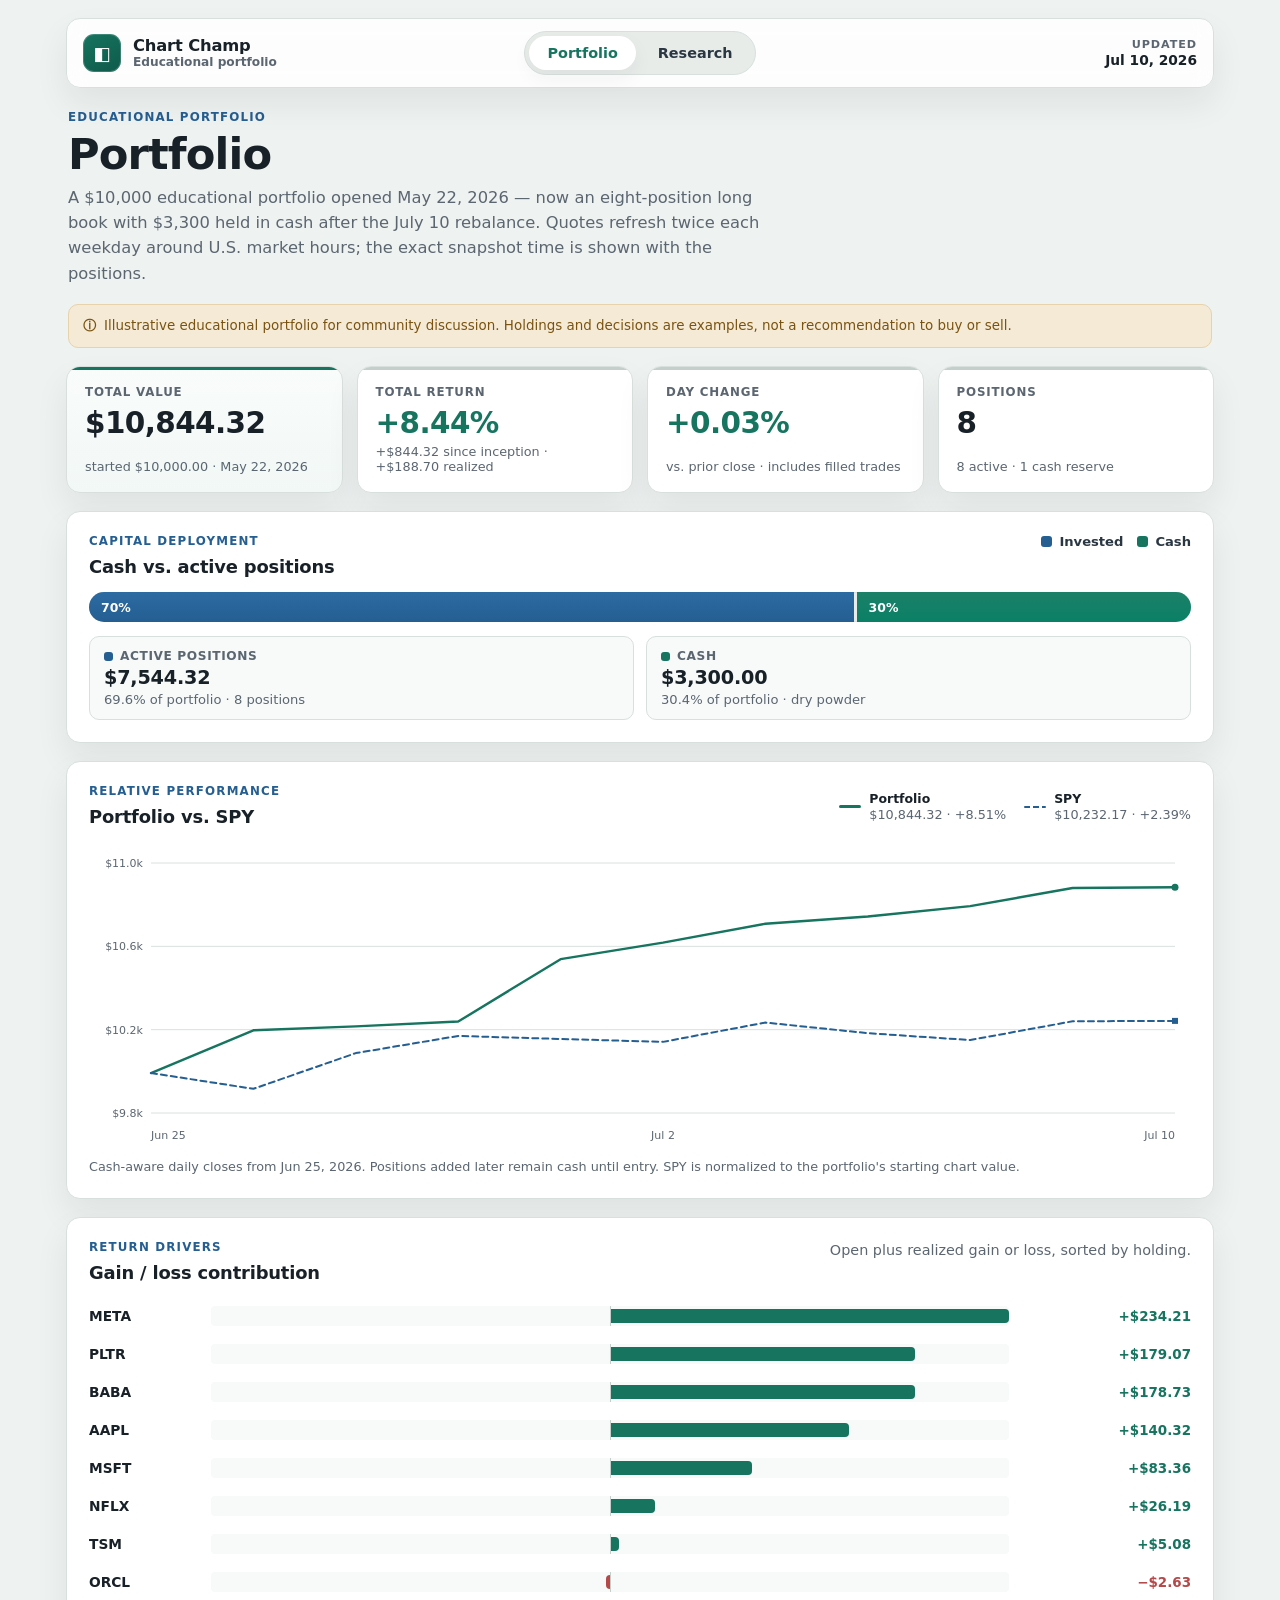
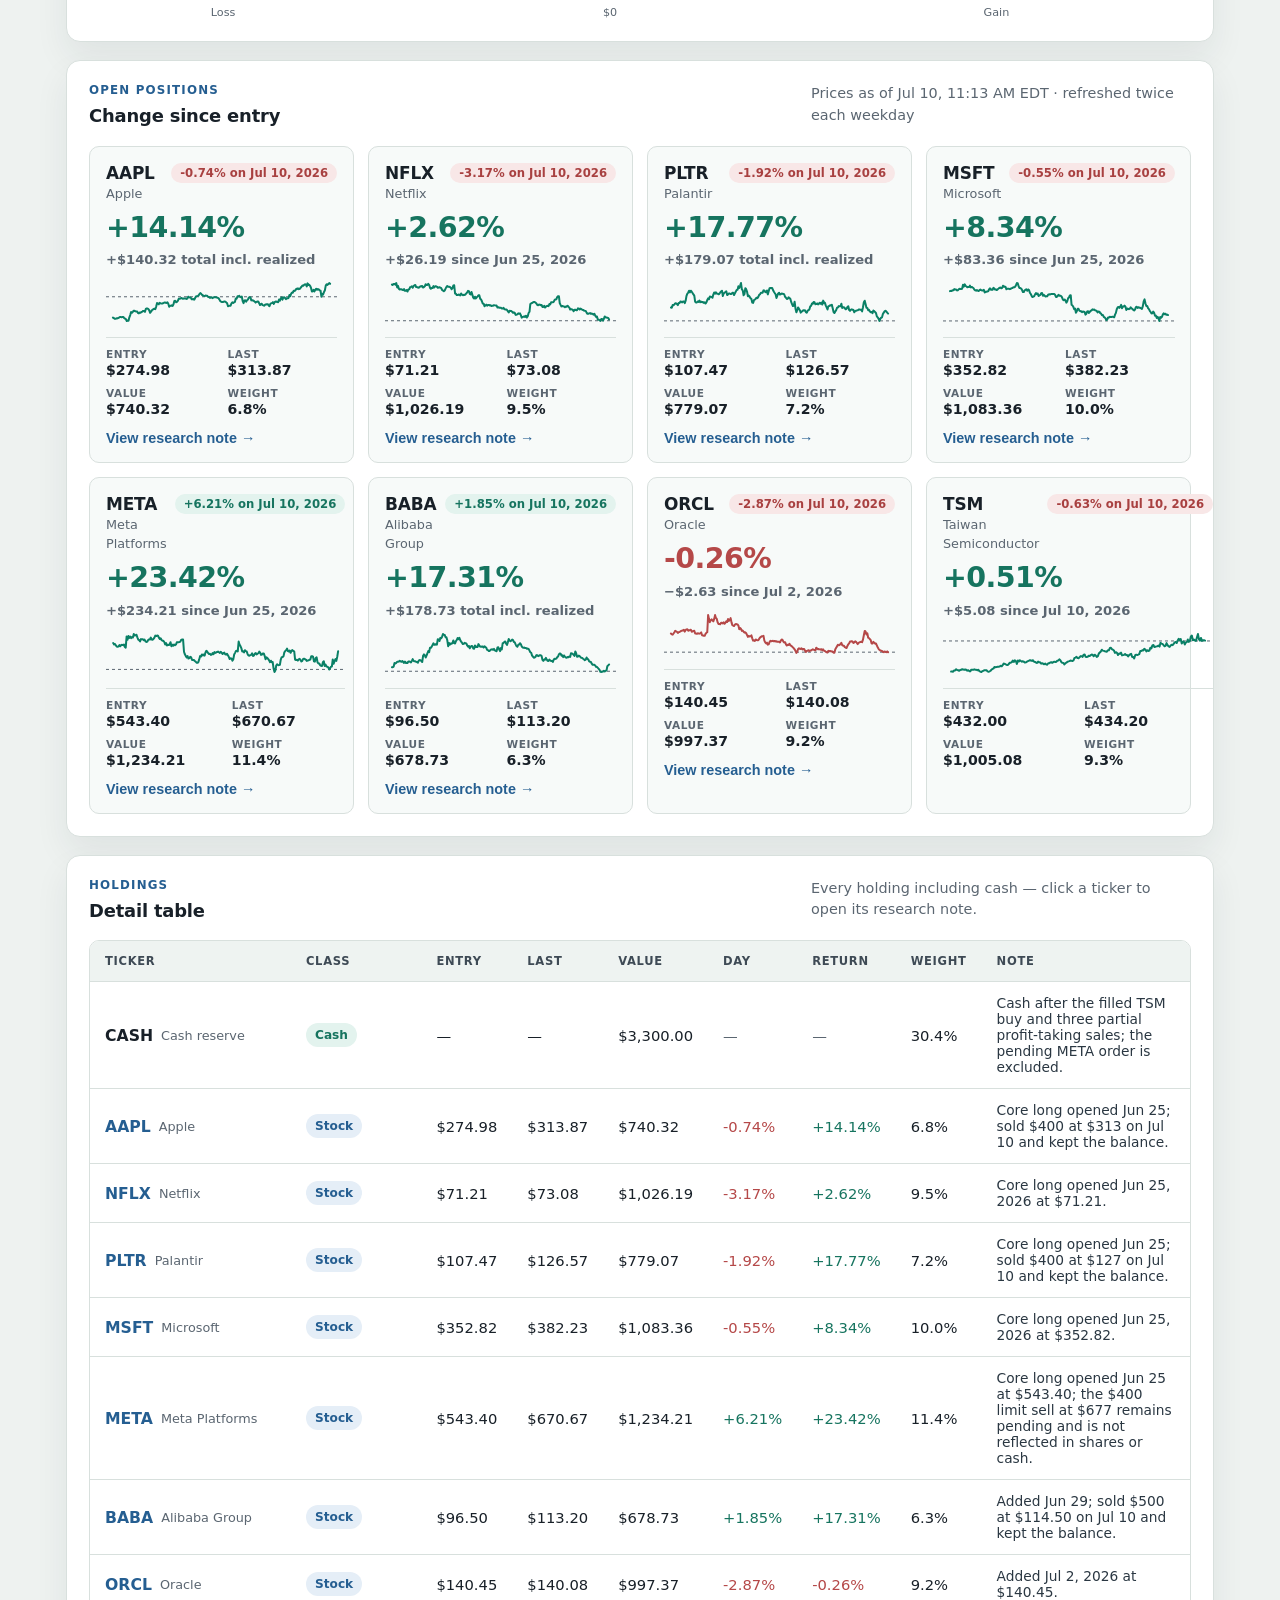
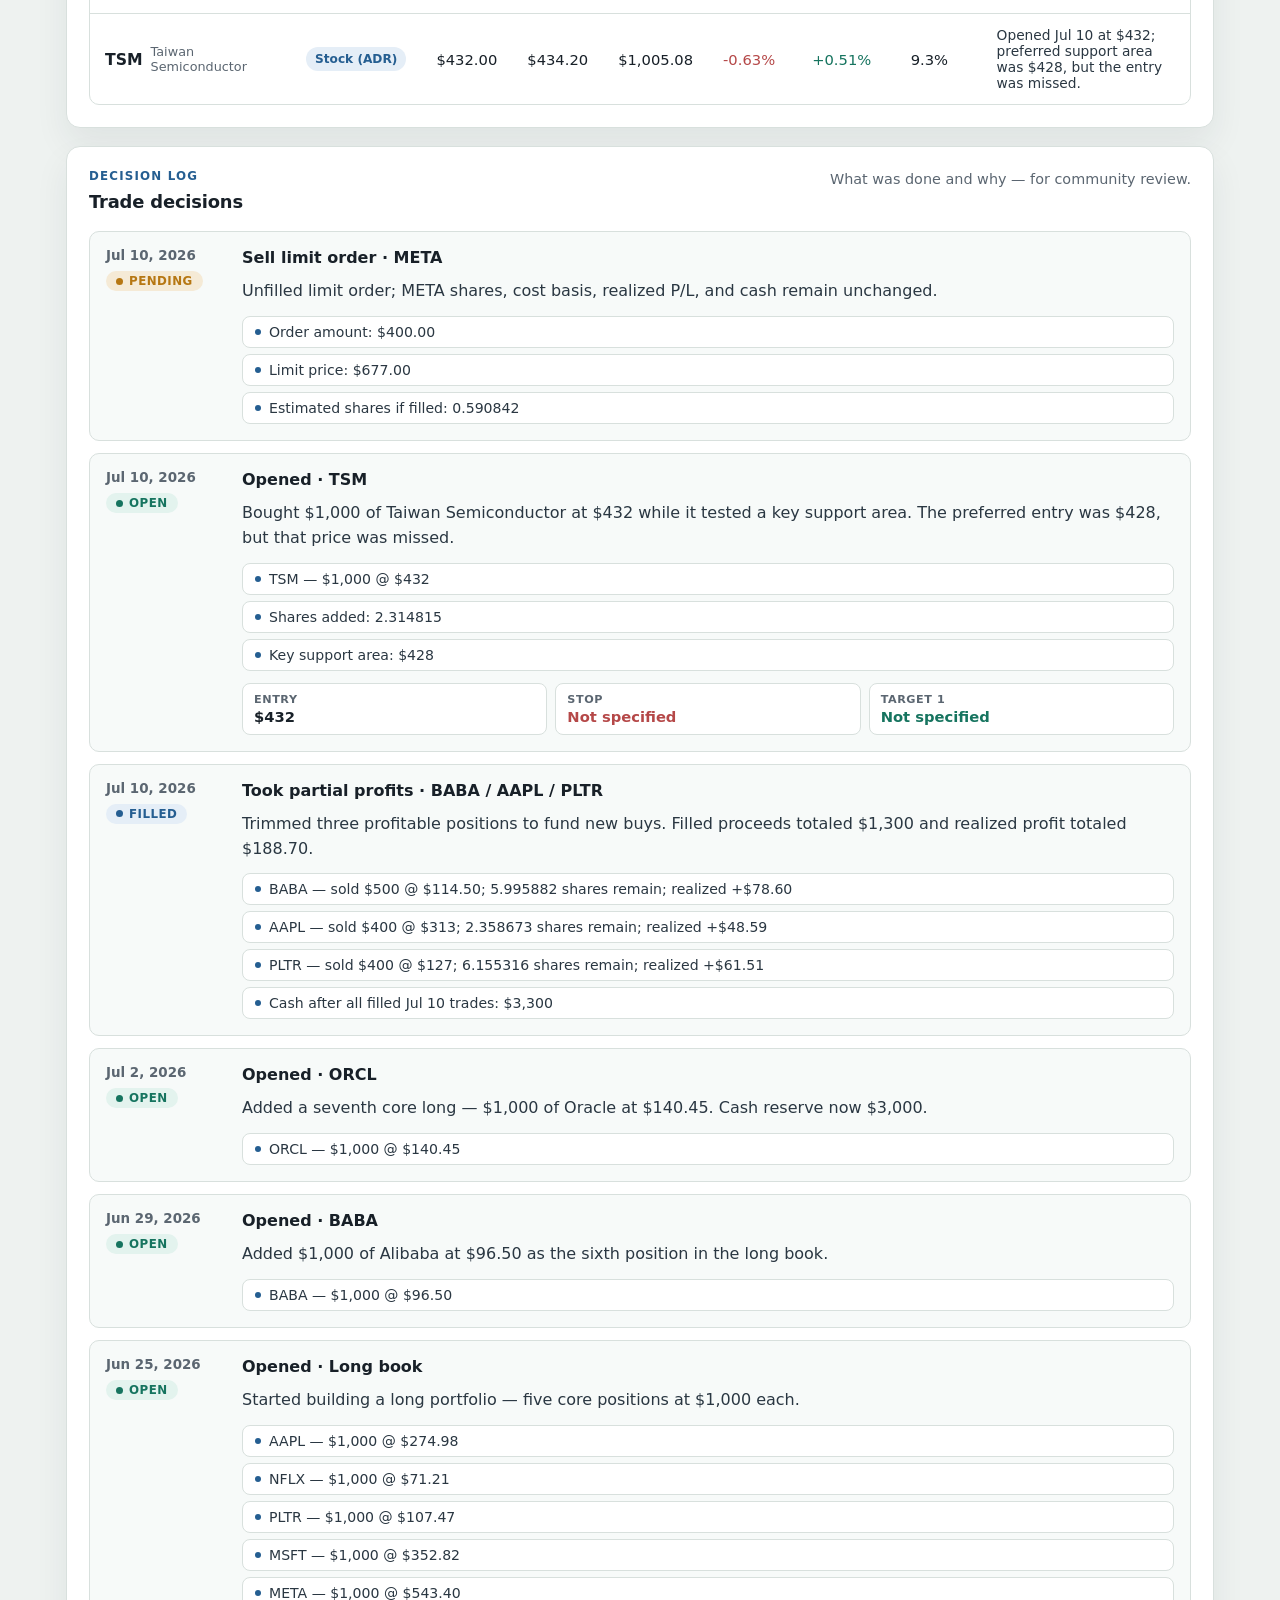
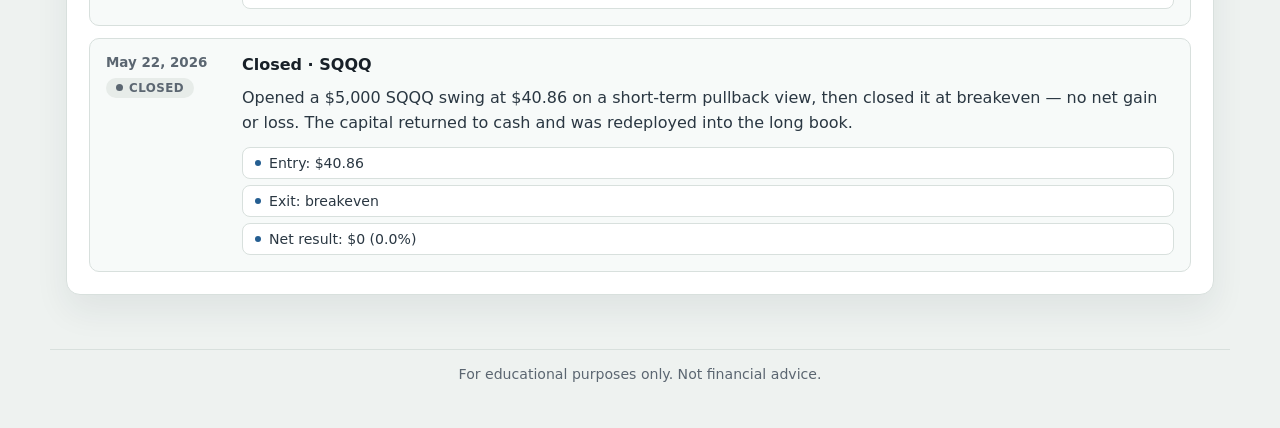
==== commit 4aa3ab0c: "Update portfolio for July 10 trades" ====
--- a/index.html
+++ b/index.html
@@ -9,10 +9,10 @@
       content="Chart Champ — educational portfolio holdings and community ticker research: bullish and bearish factors, fundamentals, key price levels, and live charts."
     >
     <link rel="icon" href="data:,">
-    <link rel="stylesheet" href="assets/styles.css?v=20260710-1">
-    <script src="data/app-data.js?v=20260710-1" defer></script>
-    <script src="data/live-prices.js?v=20260710-1" defer></script>
-    <script src="assets/app.js?v=20260710-1" defer></script>
+    <link rel="stylesheet" href="assets/styles.css?v=20260710-2">
+    <script src="data/app-data.js?v=20260710-2" defer></script>
+    <script src="data/live-prices.js?v=20260710-2" defer></script>
+    <script src="assets/app.js?v=20260710-2" defer></script>
   </head>
   <body>
     <main class="page-shell">
@@ -62,9 +62,9 @@
             <span class="metric-sub" id="m-total-return-sub">since inception</span>
           </article>
           <article class="metric-card">
-            <span class="metric-label">Open day change</span>
+            <span class="metric-label">Day change</span>
             <strong class="metric-value" id="m-day">—</strong>
-            <span class="metric-sub">weighted, invested sleeve</span>
+            <span class="metric-sub">vs. prior close · includes filled trades</span>
           </article>
           <article class="metric-card">
             <span class="metric-label">Positions</span>
@@ -106,7 +106,7 @@
               <p class="eyebrow">Return drivers</p>
               <h2 id="contribution-heading">Gain / loss contribution</h2>
             </div>
-            <p class="section-note">Current market value minus cost basis, sorted by holding.</p>
+            <p class="section-note">Open plus realized gain or loss, sorted by holding.</p>
           </div>
           <div class="contribution-chart" id="contribution-chart"></div>
         </section>
--- a/assets/styles.css
+++ b/assets/styles.css
@@ -691,6 +691,8 @@
 }
 
 .status-pill.open { background: var(--green-soft); color: var(--green); }
+.status-pill.filled { background: var(--blue-soft); color: var(--blue); }
+.status-pill.pending { background: var(--amber-soft); color: var(--amber); }
 .status-pill.closed { background: var(--bg-tint); color: var(--muted); }
 .status-pill::before {
   content: "";
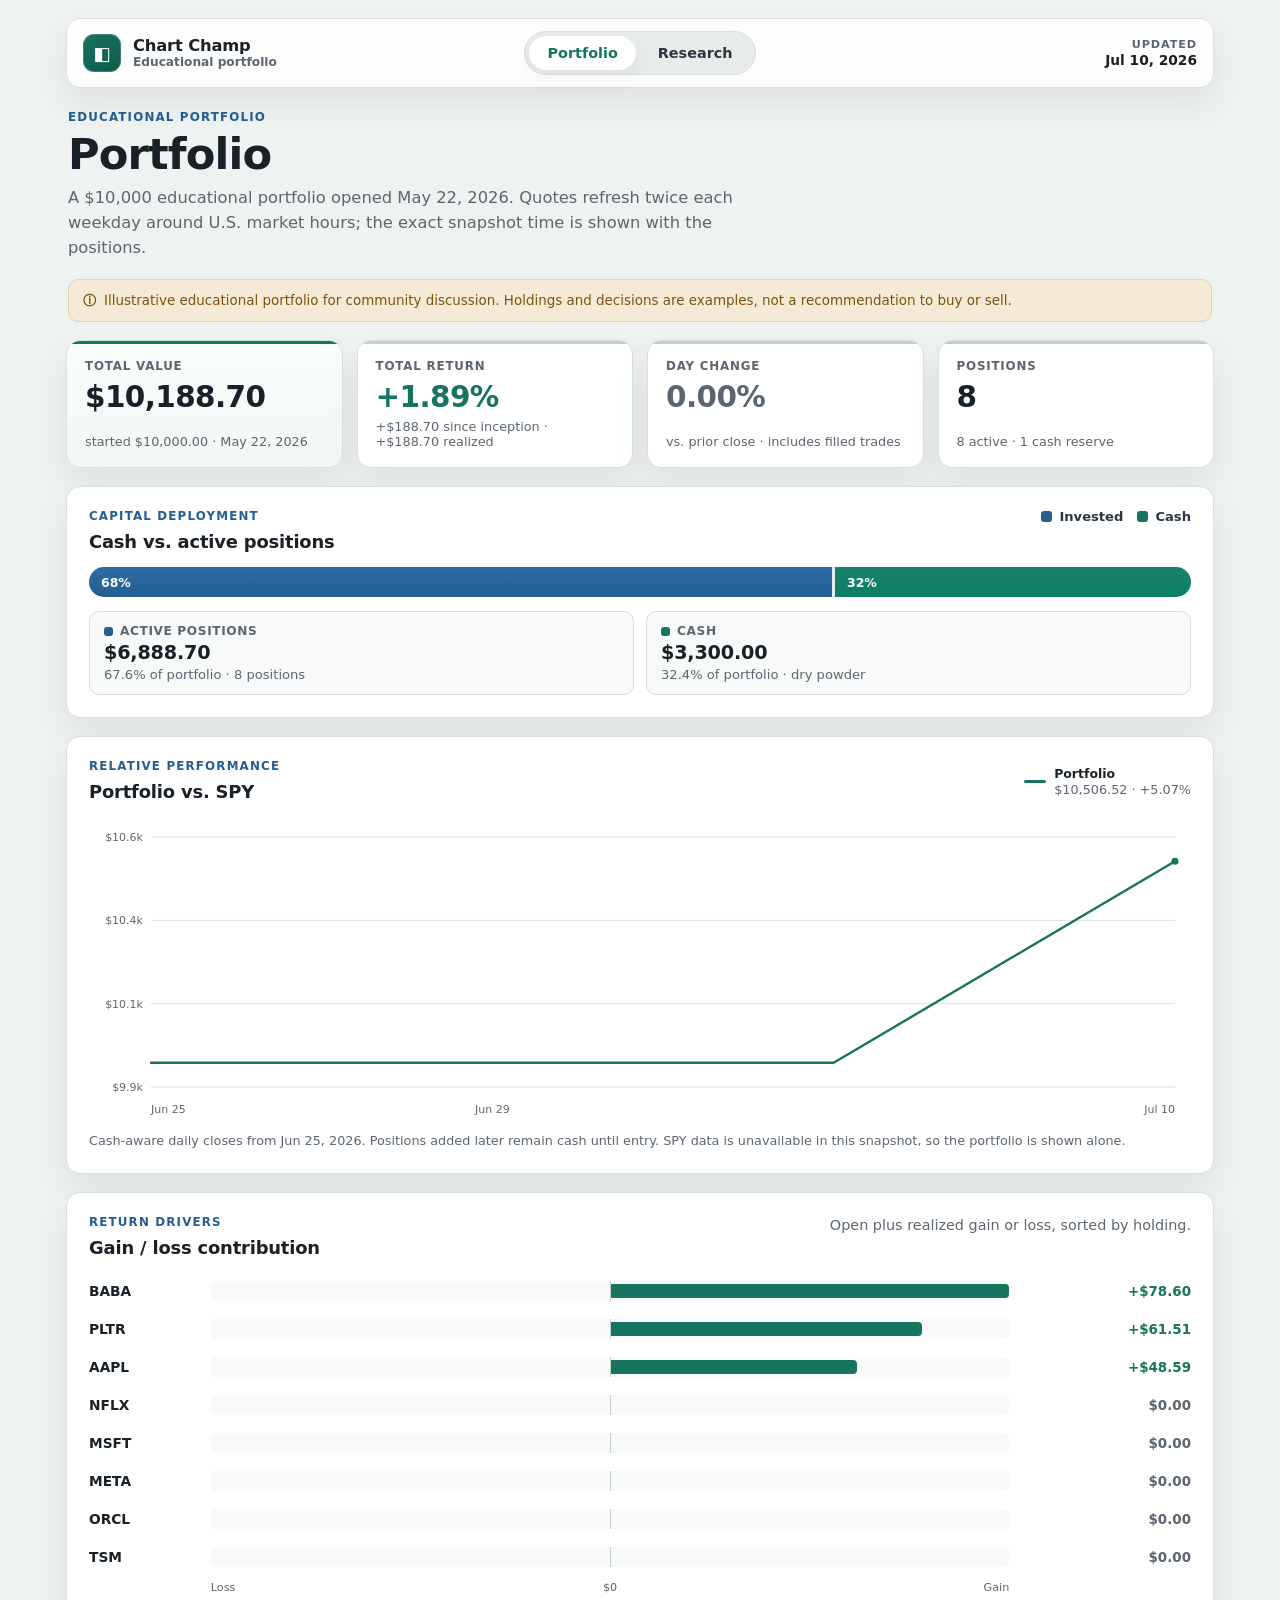
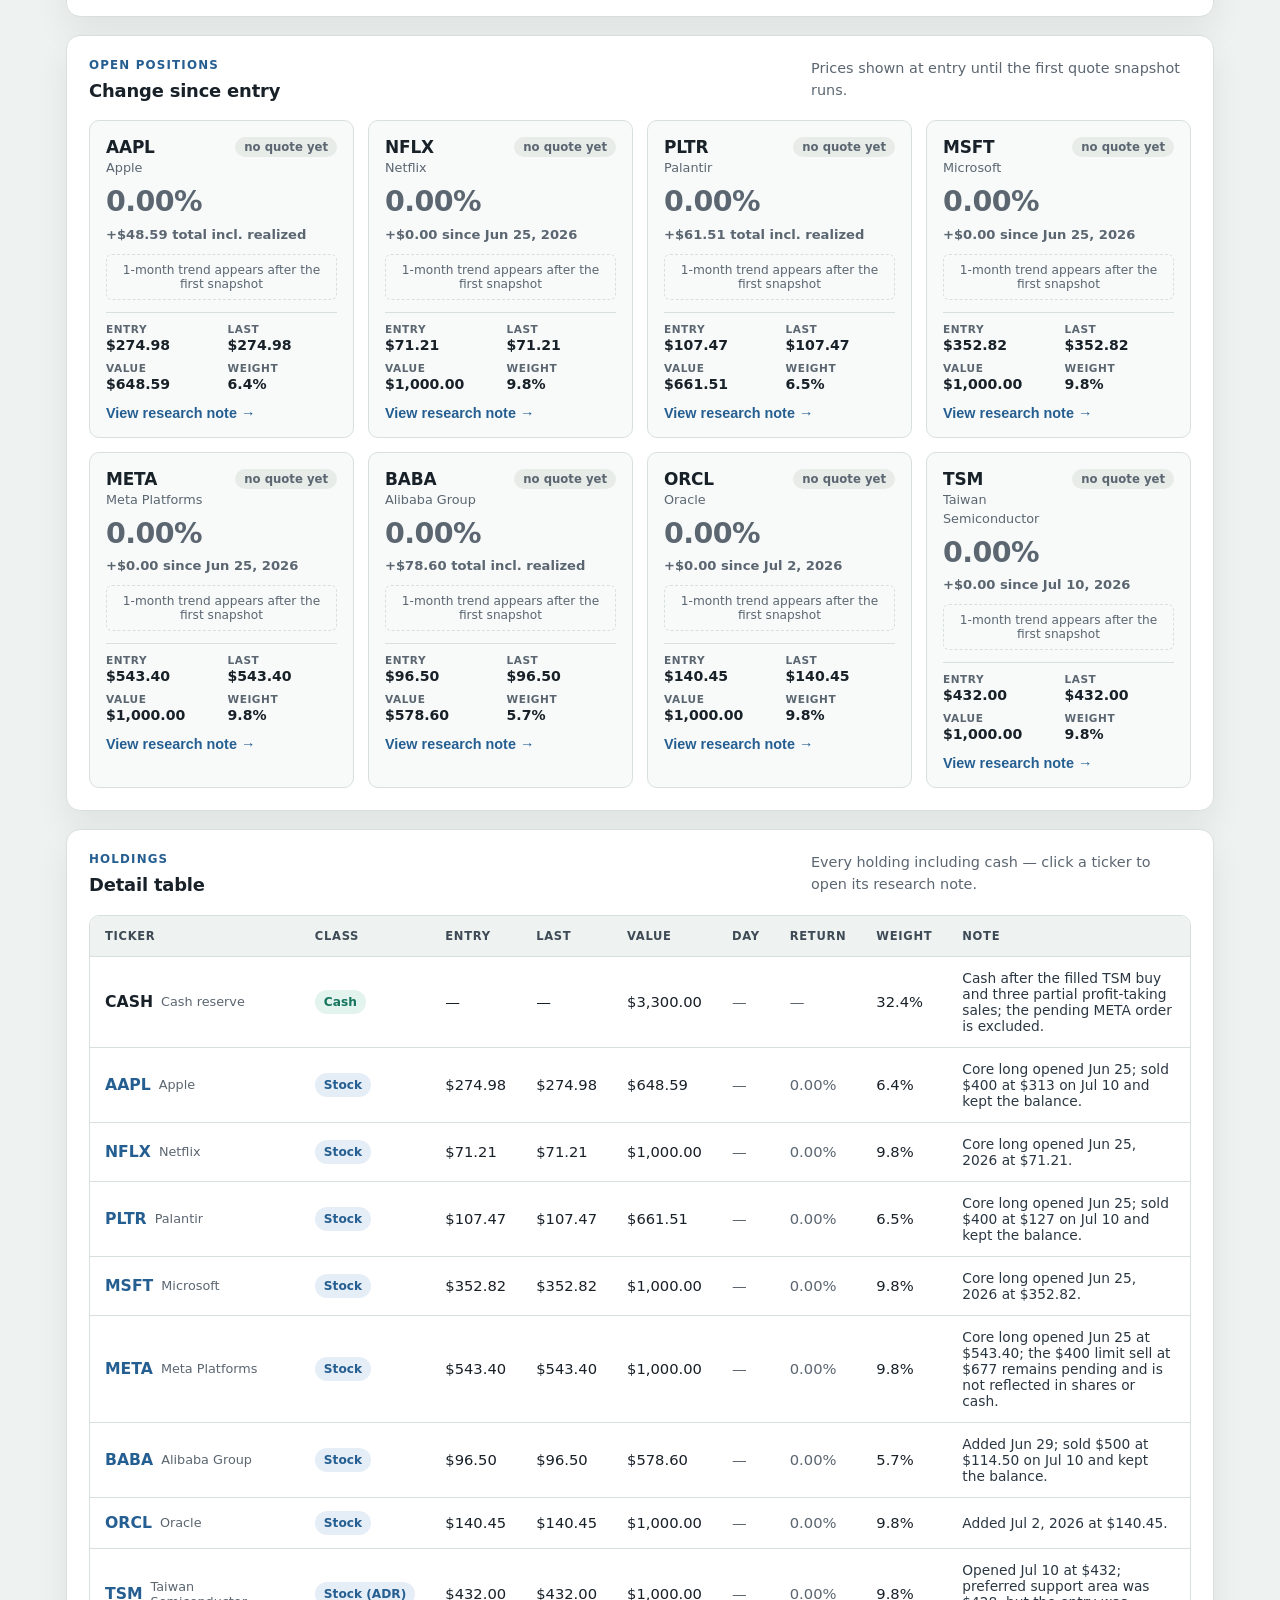
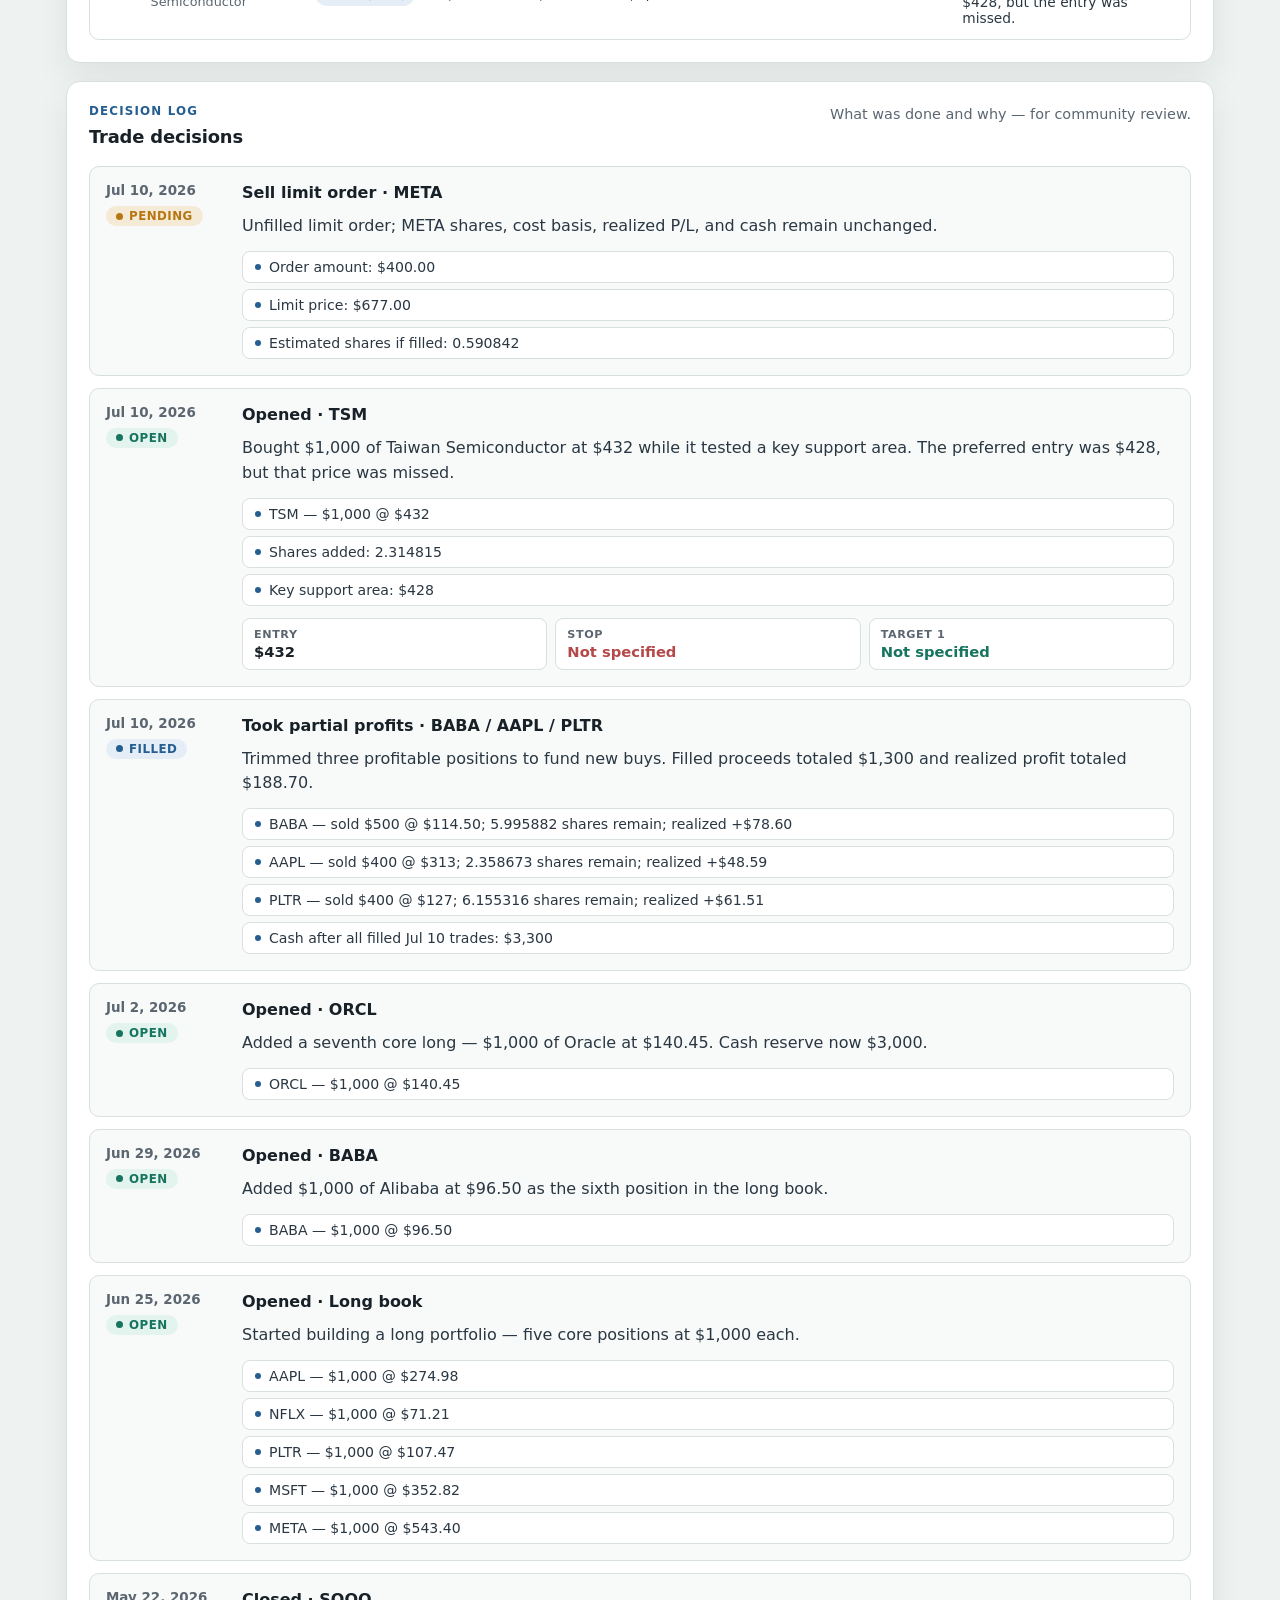
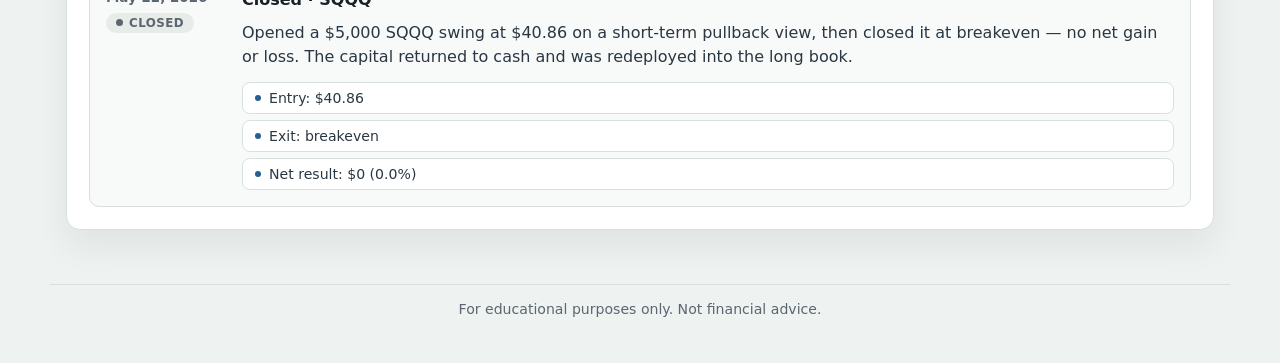
==== commit a60a0fdd: "Add TSM research and Discord chart links" ====
--- a/index.html
+++ b/index.html
@@ -9,10 +9,10 @@
       content="Chart Champ — educational portfolio holdings and community ticker research: bullish and bearish factors, fundamentals, key price levels, and live charts."
     >
     <link rel="icon" href="data:,">
-    <link rel="stylesheet" href="assets/styles.css?v=20260710-2">
-    <script src="data/app-data.js?v=20260710-2" defer></script>
-    <script src="data/live-prices.js?v=20260710-2" defer></script>
-    <script src="assets/app.js?v=20260710-2" defer></script>
+    <link rel="stylesheet" href="assets/styles.css?v=20260710-3">
+    <script src="data/app-data.js?v=20260710-3" defer></script>
+    <script src="data/live-prices.js?v=20260710-3" defer></script>
+    <script src="assets/app.js?v=20260710-3" defer></script>
   </head>
   <body>
     <main class="page-shell">
--- a/assets/styles.css
+++ b/assets/styles.css
@@ -1145,6 +1145,14 @@
   flex-wrap: wrap;
 }
 
+.chart-actions {
+  display: flex;
+  align-items: center;
+  justify-content: flex-end;
+  gap: 8px;
+  flex-wrap: wrap;
+}
+
 .replay-btn {
   display: inline-flex;
   align-items: center;
@@ -1161,6 +1169,28 @@
 }
 .replay-btn:hover { transform: translateY(-1px); box-shadow: var(--shadow); }
 .replay-btn .ic { font-size: 0.92rem; }
+
+.posted-chart-btn {
+  display: inline-flex;
+  align-items: center;
+  gap: 7px;
+  padding: 9px 14px;
+  border: 1px solid var(--line-strong);
+  border-radius: 999px;
+  background: var(--panel);
+  color: var(--blue);
+  font-size: 0.86rem;
+  font-weight: 750;
+  text-decoration: none;
+  transition: border-color 120ms ease, background 120ms ease;
+}
+.posted-chart-btn:hover { border-color: var(--blue); background: var(--blue-soft); }
+.posted-chart-btn .ic { font-size: 0.9rem; }
+.posted-chart-btn .posted-date {
+  color: var(--muted);
+  font-size: 0.72rem;
+  font-weight: 650;
+}
 
 .chart-status {
   display: inline-flex;
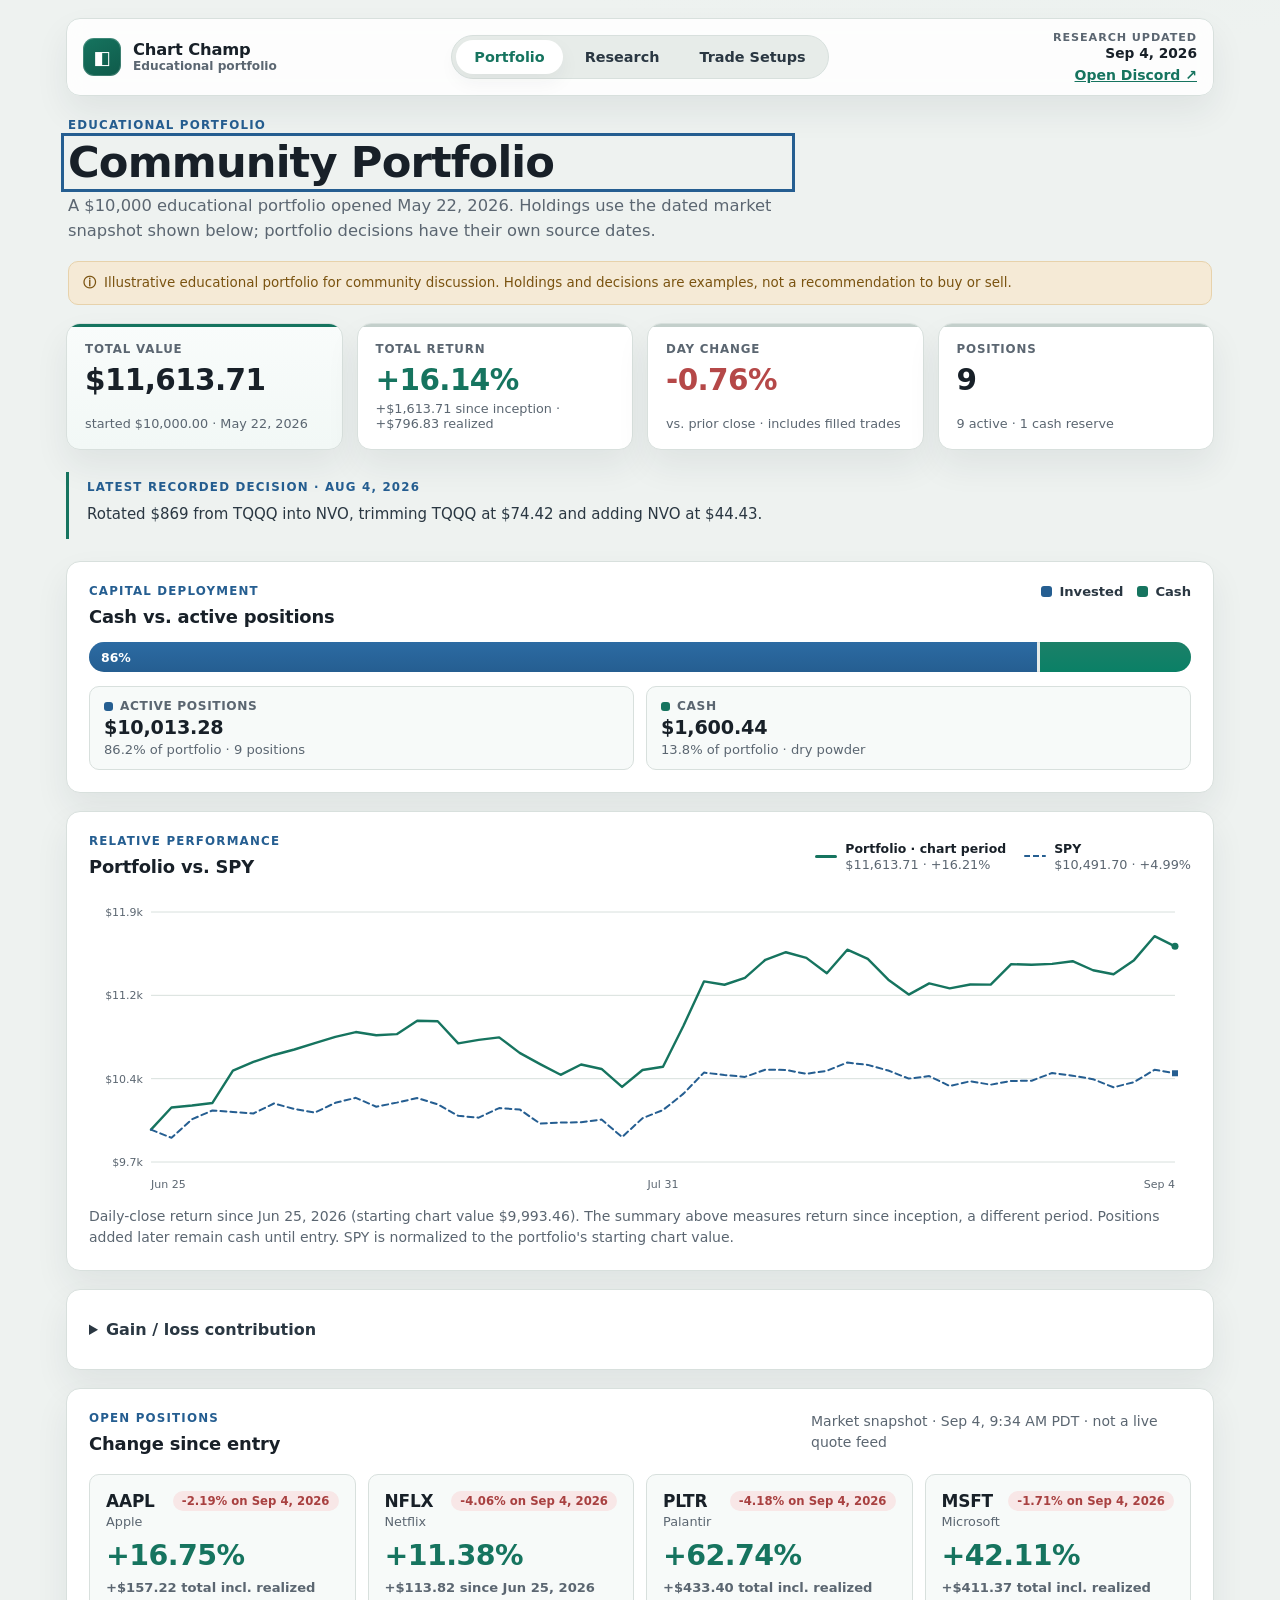
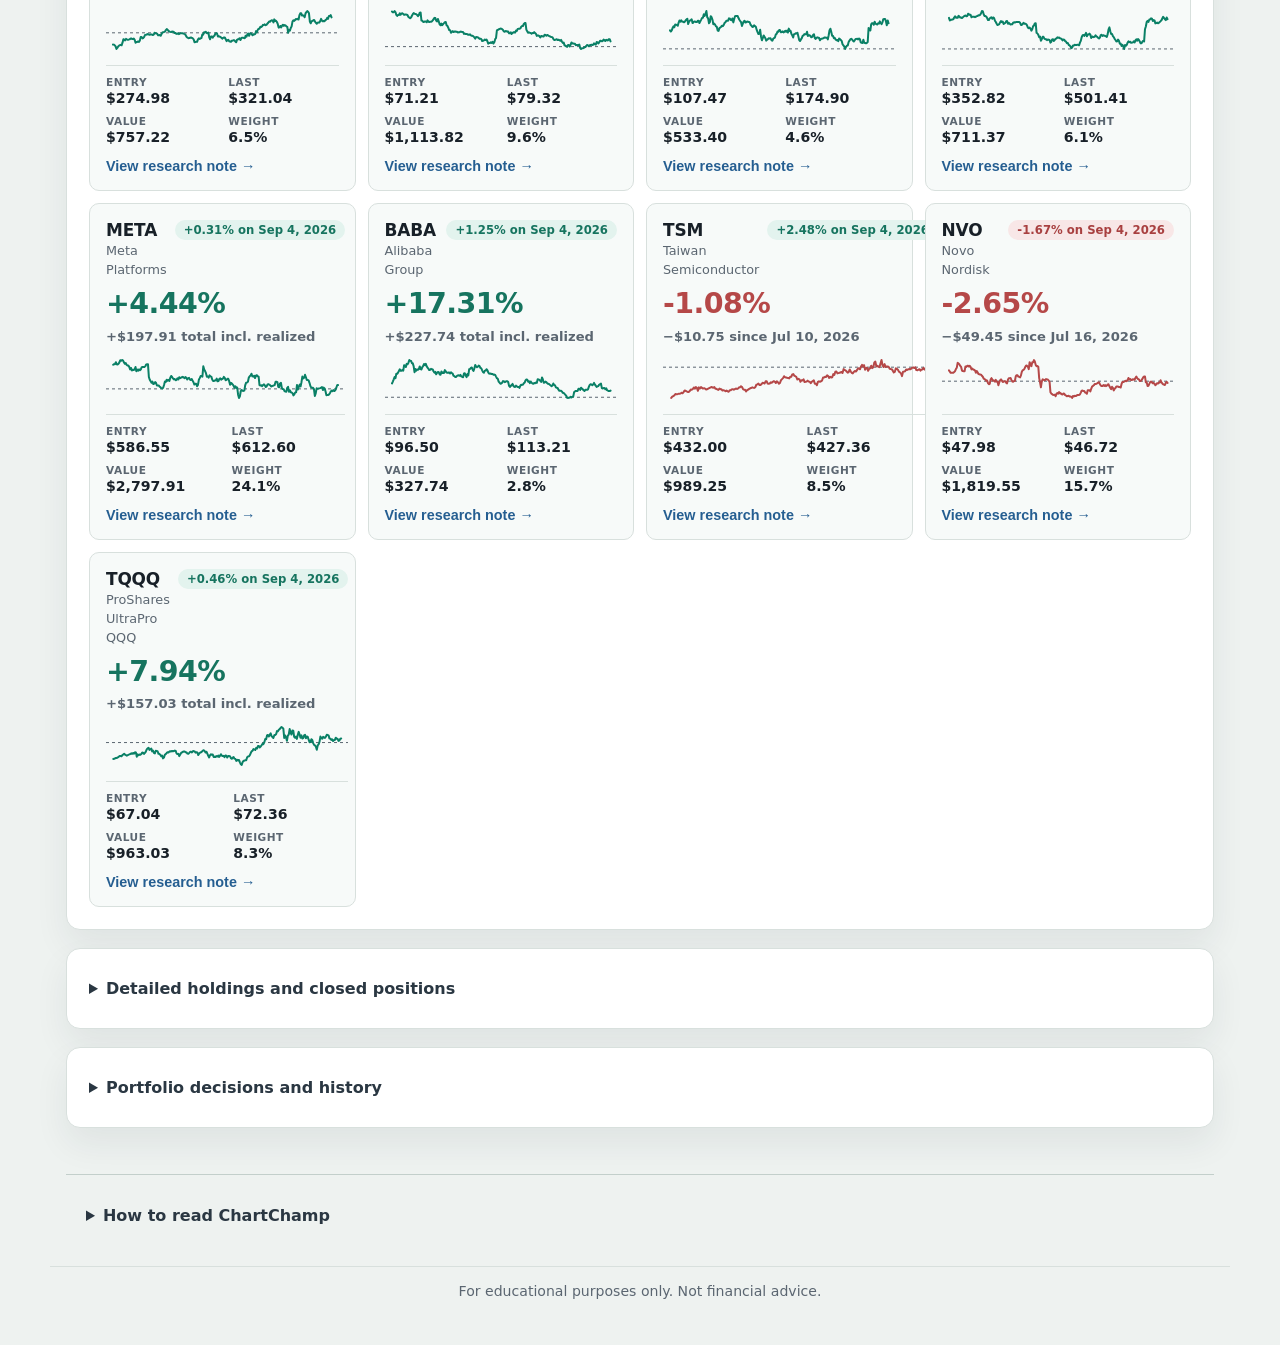
==== commit 56611d2e: "feat: simplify ChartChamp research and setup reviews Capture the deployed research baseline and guar" ====
--- a/index.html
+++ b/index.html
@@ -3,18 +3,29 @@
   <head>
     <meta charset="utf-8">
     <meta name="viewport" content="width=device-width, initial-scale=1">
-    <title>Chart Champ</title>
+    <title>ChartChamp — Portfolio, Research & Trade Setups</title>
     <meta
       name="description"
       content="Chart Champ — educational portfolio holdings and community ticker research: bullish and bearish factors, fundamentals, key price levels, and live charts."
     >
-    <link rel="icon" href="data:,">
-    <link rel="stylesheet" href="assets/styles.css?v=20260710-3">
-    <script src="data/app-data.js?v=20260710-3" defer></script>
-    <script src="data/live-prices.js?v=20260710-3" defer></script>
-    <script src="assets/app.js?v=20260710-3" defer></script>
+    <link rel="canonical" href="https://chartchamp.web.app/">
+    <meta property="og:title" content="ChartChamp — Research & Trade Setups">
+    <meta property="og:description" content="Community portfolio, dated chart research, and conditional trade setups with reviewed outcomes.">
+    <meta property="og:type" content="website">
+    <meta property="og:url" content="https://chartchamp.web.app/">
+    <meta name="twitter:card" content="summary">
+    <meta name="theme-color" content="#16745f">
+    <link rel="icon" href="assets/favicon.svg" type="image/svg+xml">
+    <link rel="stylesheet" href="assets/styles.css?v=20260906-refresh">
+    <script src="data/app-data.js?v=20260904-discord-sync" defer></script>
+    <script src="data/trade-setup-reviews.js?v=20260904-discord-sync" defer></script>
+    <script src="data/discord-research-sync.js?v=20260904-discord-sync" defer></script>
+    <script src="data/live-prices.js?v=20260904-discord-sync" defer></script>
+    <script src="assets/research-model.js?v=20260906-refresh" defer></script>
+    <script src="assets/app.js?v=20260906-refresh" defer></script>
   </head>
   <body>
+    <a class="skip-link" href="#main-content">Skip to content</a>
     <main class="page-shell">
       <header class="app-bar">
         <div class="brand">
@@ -31,12 +42,18 @@
           <button class="view-tab" type="button" data-view="research" aria-pressed="false">
             Research
           </button>
+          <button class="view-tab" type="button" data-view="setups" aria-pressed="false">
+            Trade Setups
+          </button>
         </nav>
         <div class="app-bar-meta">
-          <span class="status-label">Updated</span>
+          <span class="status-label">Research updated</span>
           <strong id="app-updated">—</strong>
+          <a class="discord-link" href="https://discord.com/channels/1178077469505486868" target="_blank" rel="noopener noreferrer">Open Discord ↗</a>
         </div>
       </header>
+      <div id="main-content" tabindex="-1"></div>
+      <p class="sr-only" id="view-announcement" role="status" aria-live="polite"></p>
 
       <!-- ============================ PORTFOLIO ============================ -->
       <section class="view view-portfolio active" id="view-portfolio" aria-label="Portfolio">
@@ -73,6 +90,7 @@
           </article>
         </section>
 
+        <aside class="latest-decision" id="latest-decision" aria-label="Latest recorded portfolio decision"></aside>
         <section class="dashboard-band split-band" aria-label="Cash versus invested">
           <div class="section-heading compact">
             <div>
@@ -100,7 +118,8 @@
           <p class="chart-caption" id="performance-caption"></p>
         </section>
 
-        <section class="dashboard-band contribution-band" aria-labelledby="contribution-heading">
+        <details class="dashboard-band contribution-band">
+          <summary>Gain / loss contribution</summary>
           <div class="section-heading">
             <div>
               <p class="eyebrow">Return drivers</p>
@@ -109,7 +128,7 @@
             <p class="section-note">Open plus realized gain or loss, sorted by holding.</p>
           </div>
           <div class="contribution-chart" id="contribution-chart"></div>
-        </section>
+        </details>
 
         <section class="dashboard-band positions-band" aria-labelledby="positions-heading">
           <div class="section-heading">
@@ -122,7 +141,8 @@
           <div class="positions-grid" id="positions-grid"></div>
         </section>
 
-        <section class="dashboard-band" aria-labelledby="holdings-heading">
+        <details class="dashboard-band">
+          <summary>Detailed holdings and closed positions</summary>
           <div class="section-heading">
             <div>
               <p class="eyebrow">Holdings</p>
@@ -148,9 +168,10 @@
               <tbody id="holdings-body"></tbody>
             </table>
           </div>
-        </section>
-
-        <section class="dashboard-band" aria-labelledby="decision-heading">
+        </details>
+
+        <details class="dashboard-band">
+          <summary>Portfolio decisions and history</summary>
           <div class="section-heading">
             <div>
               <p class="eyebrow">Decision log</p>
@@ -159,7 +180,7 @@
             <p class="section-note">What was done and why — for community review.</p>
           </div>
           <div class="decision-list" id="decision-list"></div>
-        </section>
+        </details>
       </section>
 
       <!-- ============================ RESEARCH ============================ -->
@@ -193,14 +214,51 @@
         <p class="disclaimer-note" id="research-disclaimer"></p>
 
         <div class="research-empty" id="research-empty">
-          <p class="eyebrow">Browse</p>
-          <h2>Pick a ticker to open the note</h2>
+          <div class="section-heading"><div><p class="eyebrow">Latest from the community</p>
+          <h2>Research updates</h2></div><span id="research-count" class="section-note"></span></div>
+          <div class="filter-bar">
+            <label>Market<select id="research-market"><option value="all">All markets</option><option value="stocks">Stocks & ETFs</option><option value="crypto">Crypto</option><option value="commodities">Commodities</option><option value="bonds">Bonds</option></select></label>
+            <label>Updated<select id="research-age"><option value="all">Any time</option><option value="7">Last 7 days</option><option value="30">Last 30 days</option></select></label>
+            <label>Coverage<select id="research-coverage"><option value="all">All notes</option><option value="chart">Chart updates</option><option value="thesis">Research notes</option></select></label>
+          </div>
           <div class="chip-row" id="research-chiprow"></div>
+          <button id="research-more" class="load-more" type="button">Show more tickers</button>
         </div>
 
         <article class="ticker-detail" id="ticker-detail" hidden></article>
       </section>
+
+      <!-- ========================= TRADE SETUPS ========================= -->
+      <section class="view view-setups" id="view-setups" aria-label="Trade setups" hidden>
+        <div class="page-intro setup-review-intro">
+          <div>
+            <p class="eyebrow">Plans, follow-ups & lessons</p>
+            <h1>Trade Setups</h1>
+            <p class="lead">
+              Conditional trade plans, dated follow-ups, and lessons. Separate from the Community Portfolio.
+            </p>
+          </div>
+        </div>
+
+        <p class="disclaimer-note">
+          Historical plans are not current buy alerts. Entry, target, and stop outcomes require dated evidence.
+        </p>
+        <div class="journal-summary" id="journal-summary"></div>
+        <div class="filter-bar">
+          <label>Status<select id="setup-status"><option value="all">All setups</option><option value="active">Active · recently reviewed</option><option value="closed">Closed / invalidated</option><option value="expired">Expired without entry</option><option value="review">Outcome unverified / overdue</option></select></label>
+          <label>Timeframe<select id="setup-horizon"><option value="all">All timeframes</option><option value="day">Day trade</option><option value="swing">Swing trade</option><option value="long">Long-term idea</option></select></label>
+          <label>Ticker<input id="setup-search" type="search" placeholder="Search ticker" autocomplete="off"></label>
+        </div>
+        <p class="section-note" id="setup-count" aria-live="polite"></p>
+        <div class="setup-review-grid" id="setup-review-grid"></div>
+        <button id="setup-more" class="load-more" type="button">Show more setups</button>
+        <div class="setup-review-empty" id="setup-review-empty" hidden>
+          No setups match these filters. An old or unreviewed idea is never shown as an active signal.
+        </div>
+      </section>
     </main>
+
+    <details class="methodology"><summary>How to read ChartChamp</summary><p>Scanner hits are candidates. Setups are conditional plans. The Community Portfolio records confirmed decisions separately. A later price touch does not prove that an entry condition or exit happened in the required order.</p><p>Research keeps the date and context of each source. Chart updates do not refresh company fundamentals. Historical and incomplete reviews are labeled; unverified outcomes are excluded from performance claims.</p><p>Setup follow-ups should record Watching, Triggered, Take profit level 1, Take profit level 2, Stopped, or Expired with dated evidence. A review-overdue label asks for follow-up; it does not invent a trade result.</p></details>
 
     <footer class="compliance-footer" id="compliance-footer">
       For educational purposes only. Not financial advice.
--- a/assets/styles.css
+++ b/assets/styles.css
@@ -27,6 +27,40 @@
   font-family: Inter, ui-sans-serif, system-ui, -apple-system, BlinkMacSystemFont, "Segoe UI", sans-serif;
 }
 
+/* Compact, current-first research and setup workspace. */
+html { scroll-padding-top: 120px; }
+body { font-size: 16px; }
+.skip-link { position: fixed; top: -80px; left: 16px; z-index: 100; background: var(--green); color: white; padding: 12px 18px; }
+.skip-link:focus { top: 12px; }
+:focus-visible { outline: 3px solid var(--blue); outline-offset: 4px; }
+.discord-link { display: block; color: var(--green); font-weight: 700; font-size: 14px; margin-top: 5px; }
+.filter-bar { display: flex; flex-wrap: wrap; gap: 12px; margin: 18px 0; }
+.filter-bar label { display: grid; gap: 6px; font-size: 14px; font-weight: 650; color: var(--muted); flex: 1 1 150px; }
+.filter-bar select, .filter-bar input { width: 100%; font: inherit; font-size: 16px; color: var(--ink); background: var(--panel); border: 1px solid var(--line-strong); border-radius: 8px; padding: 11px 12px; min-height: 44px; }
+.load-more { display: block; margin: 24px auto 4px; background: var(--panel); border: 1px solid var(--line-strong); border-radius: 8px; padding: 12px 24px; color: var(--green); font: inherit; font-weight: 700; cursor: pointer; }
+[hidden] { display: none !important; }
+details > summary { cursor: pointer; font-size: 16px; font-weight: 700; padding: 8px 0; color: var(--ink-soft); }
+details[open] > summary { margin-bottom: 18px; }
+.methodology { max-width: 1148px; margin: 0 auto; padding: 20px; border-top: 1px solid var(--line-strong); color: var(--muted); line-height: 1.65; }
+.card-date, .coverage-label { font-size: 13px; color: var(--muted); }
+.back-link { display: inline-block; margin-bottom: 20px; font-size: 14px; }
+.share-link { margin-left: 24px; }
+.latest-decision { border-left: 3px solid var(--green); padding: 4px 18px; margin: 22px 0; }
+.latest-decision p { margin: 8px 0; font-size: 15px; line-height: 1.55; color: var(--ink-soft); }
+.tag.stale { color: #79500e; background: var(--amber-soft); }
+.journal-summary { display: grid; grid-template-columns: repeat(3, 1fr); border: 1px solid var(--line); border-radius: 12px; background: var(--panel); margin: 20px 0; }
+.journal-summary > div { display: grid; gap: 6px; padding: 20px; }
+.journal-summary strong { font-size: 28px; color: var(--green); font-variant-numeric: tabular-nums; }
+.journal-summary span { font-size: 14px; color: var(--muted); }
+.setup-review-head a { color: inherit; text-decoration: none; }
+.setup-review-head a:hover { text-decoration: underline; }
+.setup-state-note { color: var(--muted); font-size: 14px; line-height: 1.55; }
+.setup-expanded { margin-top: 12px; border-top: 1px solid var(--line); }
+.setup-expanded summary { font-size: 14px; }
+.setup-status.state-review { color: #79500e; background: var(--amber-soft); }
+.historical-context { padding: 16px; background: var(--panel-2); border: 1px solid var(--line); border-radius: 10px; }
+.historical-context .block-title { margin-top: 14px; }
+
 * { box-sizing: border-box; }
 
 body {
@@ -170,7 +204,13 @@
   to { opacity: 1; transform: translateY(0); }
 }
 
-.page-intro { margin: 4px 2px 18px; }
+.page-intro {
+  display: flex;
+  align-items: flex-end;
+  justify-content: space-between;
+  gap: 24px;
+  margin: 4px 2px 18px;
+}
 
 .eyebrow {
   margin: 0 0 8px;
@@ -902,6 +942,163 @@
   outline: 2px solid rgba(37, 94, 145, 0.4);
   outline-offset: 2px;
 }
+
+/* ----------------------------- Trade setup reviews ----------------------------- */
+.setup-review-intro .lead { max-width: 780px; }
+
+.setup-review-grid {
+  display: grid;
+  gap: 18px;
+}
+
+.setup-review-card {
+  overflow: hidden;
+  padding: 22px;
+  background: var(--panel);
+  border: 1px solid var(--line);
+  border-top: 4px solid var(--blue);
+  border-radius: var(--radius-lg);
+  box-shadow: var(--shadow-soft);
+}
+
+.setup-review-card.is-invalidated { border-top-color: var(--red); }
+.setup-review-card.is-watching { border-top-color: var(--amber); }
+.setup-review-card.is-complete { border-top-color: var(--green); }
+
+.setup-review-head {
+  display: flex;
+  align-items: flex-start;
+  justify-content: space-between;
+  gap: 18px;
+  margin-bottom: 18px;
+}
+
+.setup-review-head h2 {
+  margin: 3px 0 0;
+  font-size: 1.65rem;
+  letter-spacing: -0.03em;
+}
+
+.setup-review-horizon {
+  color: var(--muted);
+  font-size: 0.72rem;
+  font-weight: 800;
+  letter-spacing: 0.09em;
+  text-transform: uppercase;
+}
+
+.setup-status {
+  display: inline-flex;
+  align-items: center;
+  min-height: 30px;
+  padding: 6px 10px;
+  border-radius: 999px;
+  background: var(--blue-soft);
+  color: var(--blue);
+  font-size: 0.76rem;
+  font-weight: 800;
+  text-align: center;
+}
+
+.is-invalidated .setup-status { background: var(--red-soft); color: var(--red); }
+.is-watching .setup-status { background: var(--amber-soft); color: #7a5310; }
+.is-complete .setup-status { background: var(--green-soft); color: var(--green); }
+
+.setup-level-grid {
+  display: grid;
+  grid-template-columns: repeat(4, minmax(0, 1fr));
+  gap: 1px;
+  overflow: hidden;
+  margin-bottom: 18px;
+  background: var(--line);
+  border: 1px solid var(--line);
+  border-radius: var(--radius);
+}
+
+.setup-level-grid > div {
+  display: grid;
+  align-content: start;
+  gap: 5px;
+  min-height: 86px;
+  padding: 13px;
+  background: var(--panel-2);
+}
+
+.setup-level-grid span {
+  color: var(--muted);
+  font-size: 0.7rem;
+  font-weight: 750;
+  letter-spacing: 0.06em;
+  text-transform: uppercase;
+}
+
+.setup-level-grid strong {
+  color: var(--ink-soft);
+  font-size: 0.9rem;
+  line-height: 1.4;
+}
+
+.setup-rationale-grid {
+  display: grid;
+  grid-template-columns: repeat(2, minmax(0, 1fr));
+  gap: 12px;
+  margin: 12px 0;
+}
+
+.setup-review-section {
+  padding: 14px 15px;
+  background: var(--panel-2);
+  border: 1px solid var(--line);
+  border-radius: var(--radius);
+}
+
+.setup-review-section h3 {
+  margin: 0 0 7px;
+  color: var(--ink-soft);
+  font-size: 0.78rem;
+  letter-spacing: 0.07em;
+  text-transform: uppercase;
+}
+
+.setup-review-section p {
+  margin: 0;
+  color: var(--ink-soft);
+  font-size: 0.92rem;
+  line-height: 1.55;
+}
+
+.setup-outcome { margin-top: 12px; }
+.setup-outcome ol {
+  margin: 10px 0 0;
+  padding-left: 20px;
+  color: var(--muted);
+  font-size: 0.86rem;
+  line-height: 1.55;
+}
+
+.setup-lesson {
+  margin-top: 12px;
+  background: var(--blue-soft);
+  border-color: #c9dceb;
+}
+
+.setup-review-foot {
+  display: flex;
+  align-items: center;
+  justify-content: space-between;
+  gap: 14px;
+  margin-top: 16px;
+  color: var(--muted);
+  font-size: 0.8rem;
+}
+
+.setup-review-empty {
+  padding: 28px;
+  border: 1px dashed var(--line-strong);
+  border-radius: var(--radius-lg);
+  color: var(--muted);
+  text-align: center;
+}
 .browse-chip .c-sym { color: var(--blue); }
 .browse-chip .c-nm { color: var(--muted); font-weight: 500; font-size: 0.82rem; }
 
@@ -985,6 +1182,212 @@
 }
 
 .block-title .dot { width: 9px; height: 9px; border-radius: 50%; }
+
+/* AI analysis */
+.ai-analysis-card {
+  grid-column: 1 / -1;
+  display: grid;
+  gap: 7px;
+  padding: 15px 16px;
+  border: 1px solid var(--line);
+  border-left-width: 4px;
+  border-radius: var(--radius);
+  background: var(--panel-2);
+}
+
+.ai-analysis-head {
+  display: flex;
+  align-items: center;
+  gap: 8px;
+  flex-wrap: wrap;
+}
+
+.ai-analysis-label {
+  color: var(--ink-soft);
+  font-size: 0.8rem;
+  font-weight: 800;
+  text-transform: uppercase;
+  letter-spacing: 0.05em;
+}
+
+.ai-analysis-rating {
+  padding: 5px 10px;
+  border-radius: 999px;
+  font-size: 0.86rem;
+  font-weight: 850;
+}
+
+.ai-analysis-why,
+.ai-analysis-meta {
+  margin: 0;
+}
+
+.ai-analysis-why {
+  color: var(--ink-soft);
+  font-size: 0.94rem;
+  line-height: 1.45;
+}
+
+.ai-analysis-meta {
+  color: var(--muted);
+  font-size: 0.76rem;
+  line-height: 1.4;
+}
+
+.ai-analysis-card.ai-buy,
+.ai-analysis-card.ai-strongbuy {
+  border-left-color: var(--green);
+  background: linear-gradient(100deg, var(--green-soft), var(--panel-2) 60%);
+}
+
+.ai-analysis-card.ai-buy .ai-analysis-rating,
+.ai-analysis-card.ai-strongbuy .ai-analysis-rating {
+  background: #cfeade;
+  color: #0f654f;
+}
+
+.ai-analysis-card.ai-hold {
+  border-left-color: var(--amber);
+  background: linear-gradient(100deg, var(--amber-soft), var(--panel-2) 60%);
+}
+
+.ai-analysis-card.ai-hold .ai-analysis-rating {
+  background: #ead7b6;
+  color: #704809;
+}
+
+.ai-analysis-card.ai-sell,
+.ai-analysis-card.ai-strongsell {
+  border-left-color: var(--red);
+  background: linear-gradient(100deg, var(--red-soft), var(--panel-2) 60%);
+}
+
+.ai-analysis-card.ai-sell .ai-analysis-rating,
+.ai-analysis-card.ai-strongsell .ai-analysis-rating {
+  background: #efd2d2;
+  color: #923939;
+}
+
+/* Monthly price-momentum outlook */
+.monthly-outlook-card {
+  grid-column: 1 / -1;
+  display: grid;
+  gap: 13px;
+  padding: 17px;
+  overflow: hidden;
+  border: 1px solid var(--line);
+  border-left: 4px solid var(--blue);
+  border-radius: var(--radius);
+  background: linear-gradient(105deg, var(--blue-soft), var(--panel-2) 68%);
+}
+
+.monthly-outlook-card.momentum-positive {
+  border-left-color: var(--green);
+  background: linear-gradient(105deg, var(--green-soft), var(--panel-2) 68%);
+}
+
+.monthly-outlook-card.momentum-negative {
+  border-left-color: var(--red);
+  background: linear-gradient(105deg, var(--red-soft), var(--panel-2) 68%);
+}
+
+.monthly-outlook-card.momentum-mixed {
+  border-left-color: var(--amber);
+  background: linear-gradient(105deg, var(--amber-soft), var(--panel-2) 68%);
+}
+
+.monthly-outlook-head {
+  display: flex;
+  align-items: flex-start;
+  justify-content: space-between;
+  gap: 12px;
+}
+
+.monthly-outlook-head > div {
+  display: grid;
+  gap: 3px;
+  min-width: 0;
+}
+
+.monthly-kicker {
+  color: var(--ink-soft);
+  font-size: 0.72rem;
+  font-weight: 800;
+  text-transform: uppercase;
+  letter-spacing: 0.06em;
+}
+
+.monthly-outlook-head strong {
+  font-size: 1.02rem;
+  line-height: 1.3;
+}
+
+.momentum-badge {
+  flex: 0 0 auto;
+  padding: 5px 10px;
+  border-radius: 999px;
+  background: var(--blue-soft);
+  color: var(--blue);
+  font-size: 0.78rem;
+  font-weight: 850;
+}
+
+.momentum-positive .momentum-badge { background: #cfeade; color: #0f654f; }
+.momentum-mixed .momentum-badge { background: #ead7b6; color: #704809; }
+.momentum-negative .momentum-badge { background: #efd2d2; color: #923939; }
+
+.monthly-metrics {
+  display: grid;
+  grid-template-columns: repeat(5, minmax(0, 1fr));
+  gap: 8px;
+}
+
+.monthly-metric {
+  min-width: 0;
+  padding: 9px 10px;
+  border: 1px solid rgba(91, 102, 113, 0.18);
+  border-radius: 8px;
+  background: rgba(255, 255, 255, 0.66);
+}
+
+.monthly-metric span,
+.monthly-metric strong {
+  display: block;
+  overflow-wrap: anywhere;
+}
+
+.monthly-metric span {
+  margin-bottom: 3px;
+  color: var(--muted);
+  font-size: 0.68rem;
+  font-weight: 750;
+  text-transform: uppercase;
+  letter-spacing: 0.04em;
+}
+
+.monthly-metric strong {
+  font-size: 0.88rem;
+  font-variant-numeric: tabular-nums;
+}
+
+.monthly-summary,
+.monthly-watch,
+.monthly-meta {
+  margin: 0;
+}
+
+.monthly-summary,
+.monthly-watch {
+  color: var(--ink-soft);
+  font-size: 0.92rem;
+  line-height: 1.5;
+}
+
+.monthly-meta {
+  color: var(--muted);
+  font-size: 0.74rem;
+  line-height: 1.45;
+}
 
 /* Bullish / bearish */
 .case-grid {
@@ -1402,7 +1805,27 @@
 }
 
 /* ----------------------------- Responsive ----------------------------- */
+#research-chiprow { display: grid; grid-template-columns: repeat(3, minmax(0, 1fr)); gap: 12px; }
+#research-chiprow .browse-chip { display: flex; flex-direction: column; align-items: stretch; padding: 18px; border-radius: 10px; gap: 8px; text-align: left; white-space: normal; }
+.research-card-head { display: flex; justify-content: space-between; align-items: center; gap: 12px; }
+#research-chiprow .c-sym { font-size: 20px; }
+#research-chiprow .c-nm { font-size: 14px; }
+.research-excerpt { color: var(--ink-soft); font-size: 14px; line-height: 1.5; display: -webkit-box; -webkit-line-clamp: 3; -webkit-box-orient: vertical; overflow: hidden; }
+.setup-review-grid { grid-template-columns: repeat(2, minmax(0, 1fr)); align-items: start; }
+.setup-level-grid { grid-template-columns: repeat(2, minmax(0, 1fr)); }
+.setup-level-grid span, .setup-review-section h3, .section-note, .chart-caption { font-size: 14px; }
+.setup-level-grid strong { font-size: 16px; }
+.setup-review-section p, .setup-review-section li { font-size: 16px; line-height: 1.6; }
+.setup-status { font-size: 13px; }
+.setup-rationale-grid { grid-template-columns: 1fr; }
+.positions-grid { gap: 12px; }
+
+@media (prefers-reduced-motion: reduce) {
+  *, *::before, *::after { animation: none !important; transition: none !important; scroll-behavior: auto !important; }
+}
+
 @media (max-width: 920px) {
+  #research-chiprow { grid-template-columns: repeat(2, minmax(0, 1fr)); }
   .app-bar {
     grid-template-columns: 1fr auto;
     grid-template-areas: "brand meta" "tabs tabs";
@@ -1415,11 +1838,20 @@
   .summary-grid { grid-template-columns: repeat(2, minmax(0, 1fr)); }
   .detail-grid { grid-template-columns: 1fr; }
   .case-grid { grid-template-columns: 1fr; }
+  .monthly-metrics { grid-template-columns: repeat(3, minmax(0, 1fr)); }
 }
 
 @media (max-width: 600px) {
+  #research-chiprow, .setup-review-grid { grid-template-columns: 1fr; }
+  .journal-summary > div { padding: 14px 10px; }
+  .journal-summary strong { font-size: 24px; }
+  .journal-summary span { font-size: 12px; line-height: 1.4; }
+  .filter-bar { gap: 10px; }
+  .filter-bar label { flex-basis: 130px; }
+  .app-bar-meta .status-label, .app-bar-meta #app-updated { display: none; }
   .page-shell { padding: 14px 11px 24px; }
   .app-bar { top: 8px; padding: 11px 13px; }
+  .page-intro { align-items: stretch; flex-direction: column; gap: 14px; }
   .dashboard-band, .metric-card { padding: 16px; }
   .summary-grid { grid-template-columns: 1fr; gap: 10px; }
   .section-heading { flex-direction: column; gap: 8px; }
@@ -1438,9 +1870,18 @@
   .decision-item { grid-template-columns: 1fr; }
   .levels-cols { grid-template-columns: 1fr; }
   .fund-metrics { grid-template-columns: 1fr; }
+  .monthly-outlook-card { padding: 15px; }
+  .monthly-outlook-head { align-items: stretch; flex-direction: column; }
+  .momentum-badge { align-self: flex-start; }
+  .monthly-metrics { grid-template-columns: repeat(2, minmax(0, 1fr)); }
   .detail-top { flex-direction: column; }
   .risk-badge { justify-self: start; min-width: 0; width: 100%; grid-auto-flow: column; justify-content: space-between; }
   .detail-sym { font-size: 1.6rem; }
   .chart-frame { height: 380px; }
   .search-field input { min-height: 50px; font-size: 1rem; }
-}
+  .setup-review-card { padding: 16px; }
+  .setup-review-head, .setup-review-foot { align-items: stretch; flex-direction: column; }
+  .setup-status { align-self: flex-start; }
+  .setup-level-grid { grid-template-columns: repeat(2, minmax(0, 1fr)); }
+  .setup-rationale-grid { grid-template-columns: 1fr; }
+}
